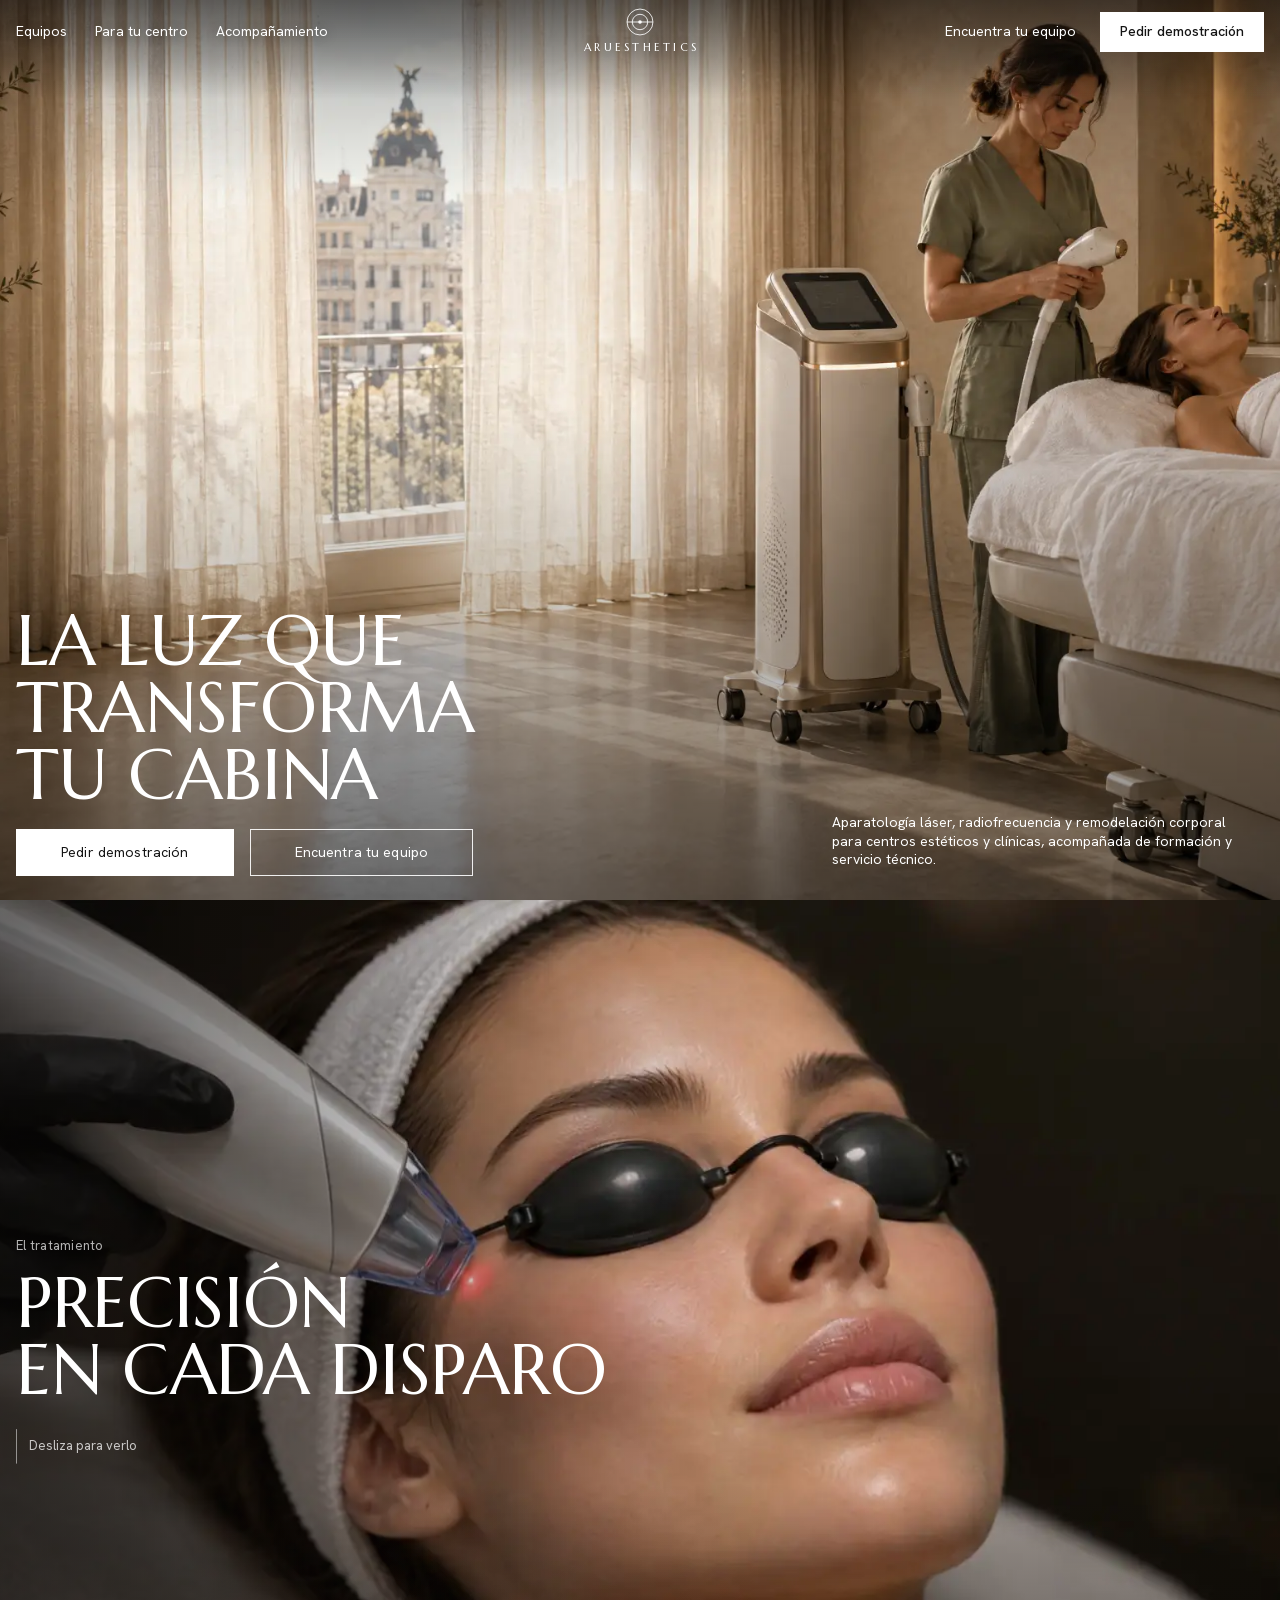
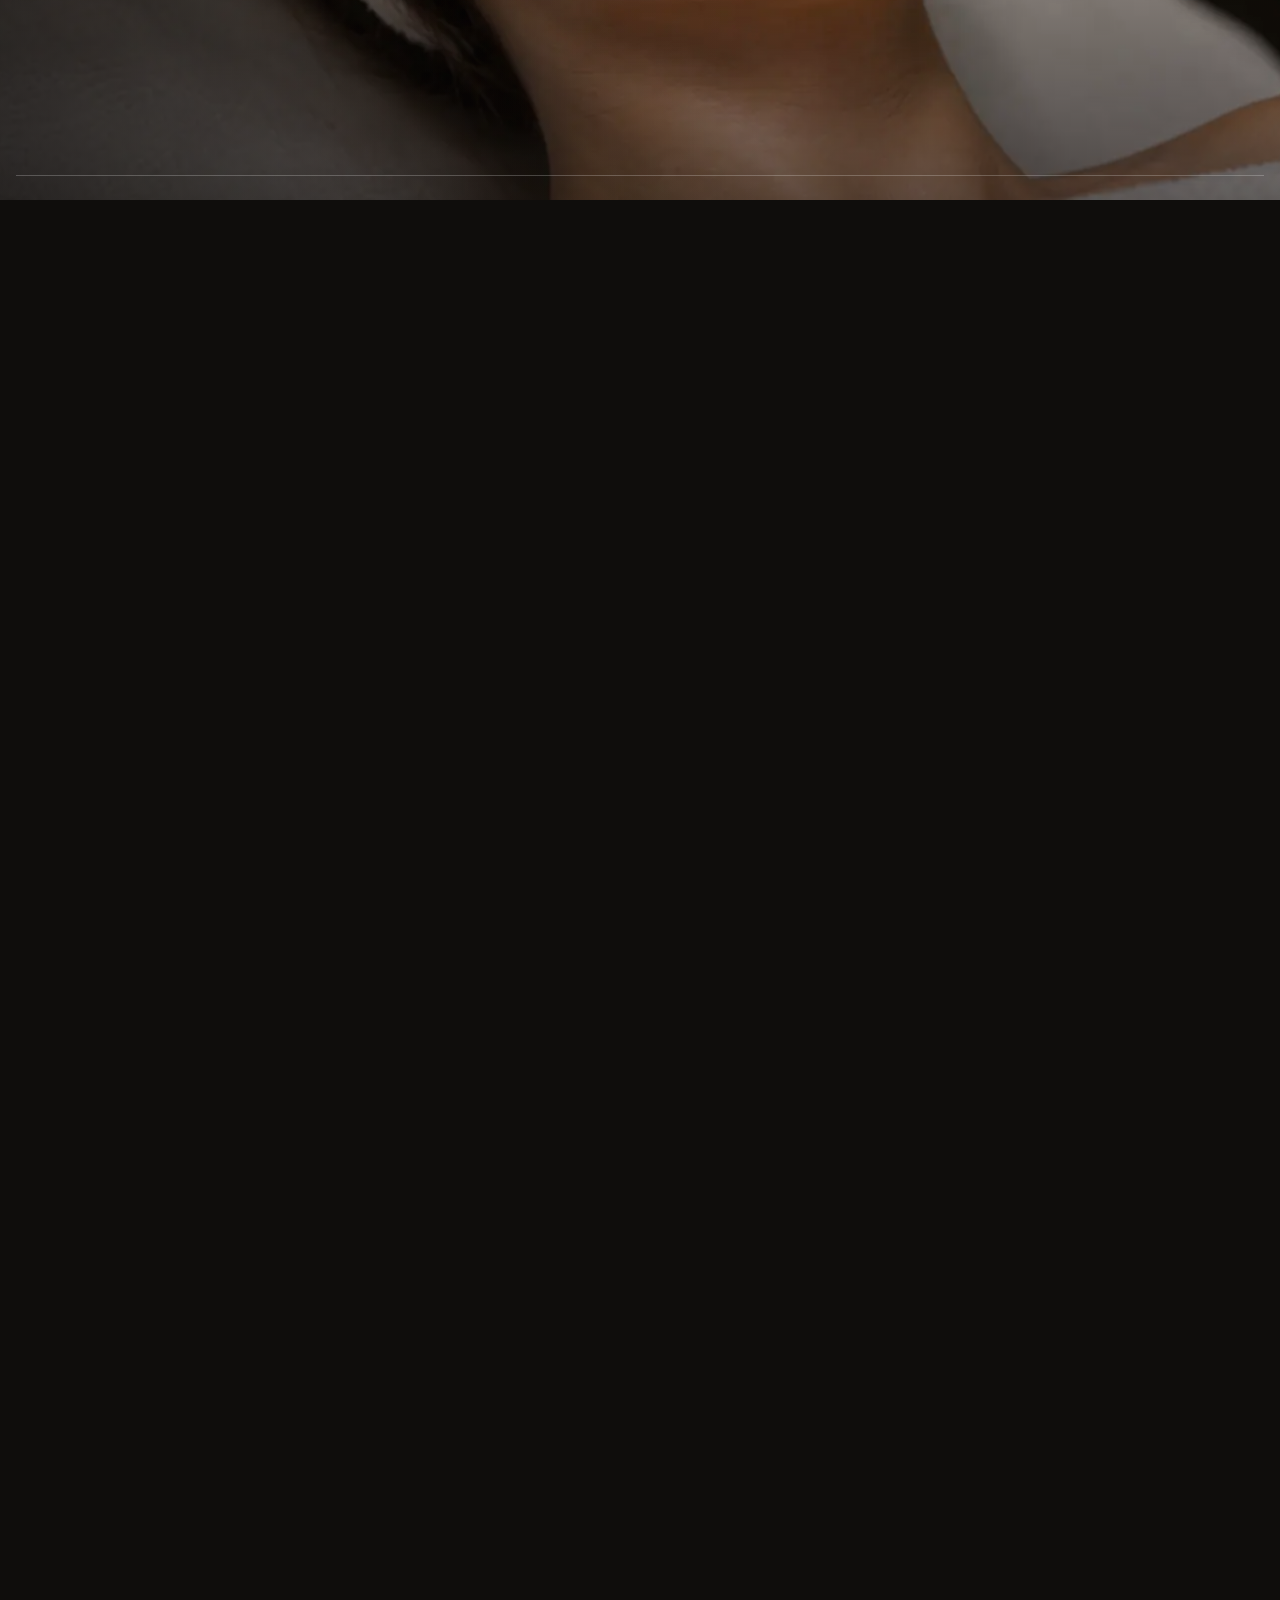
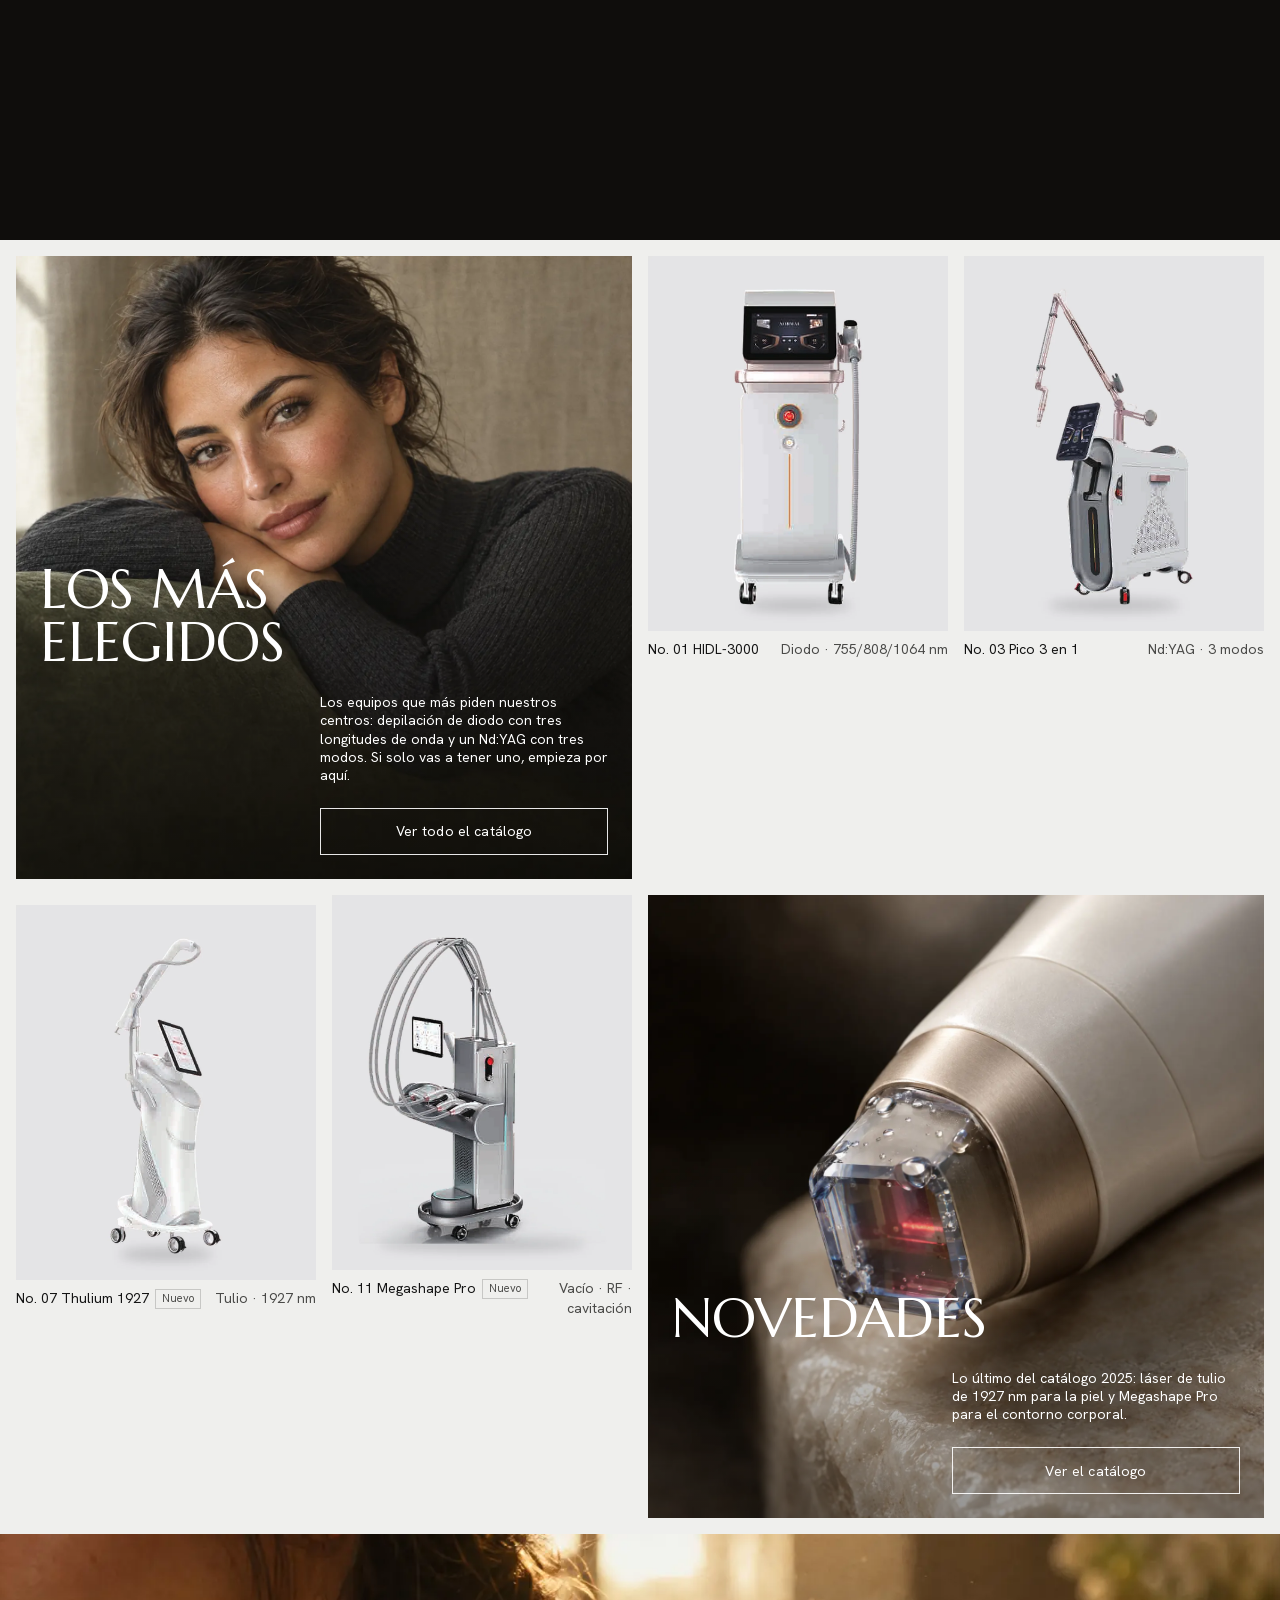
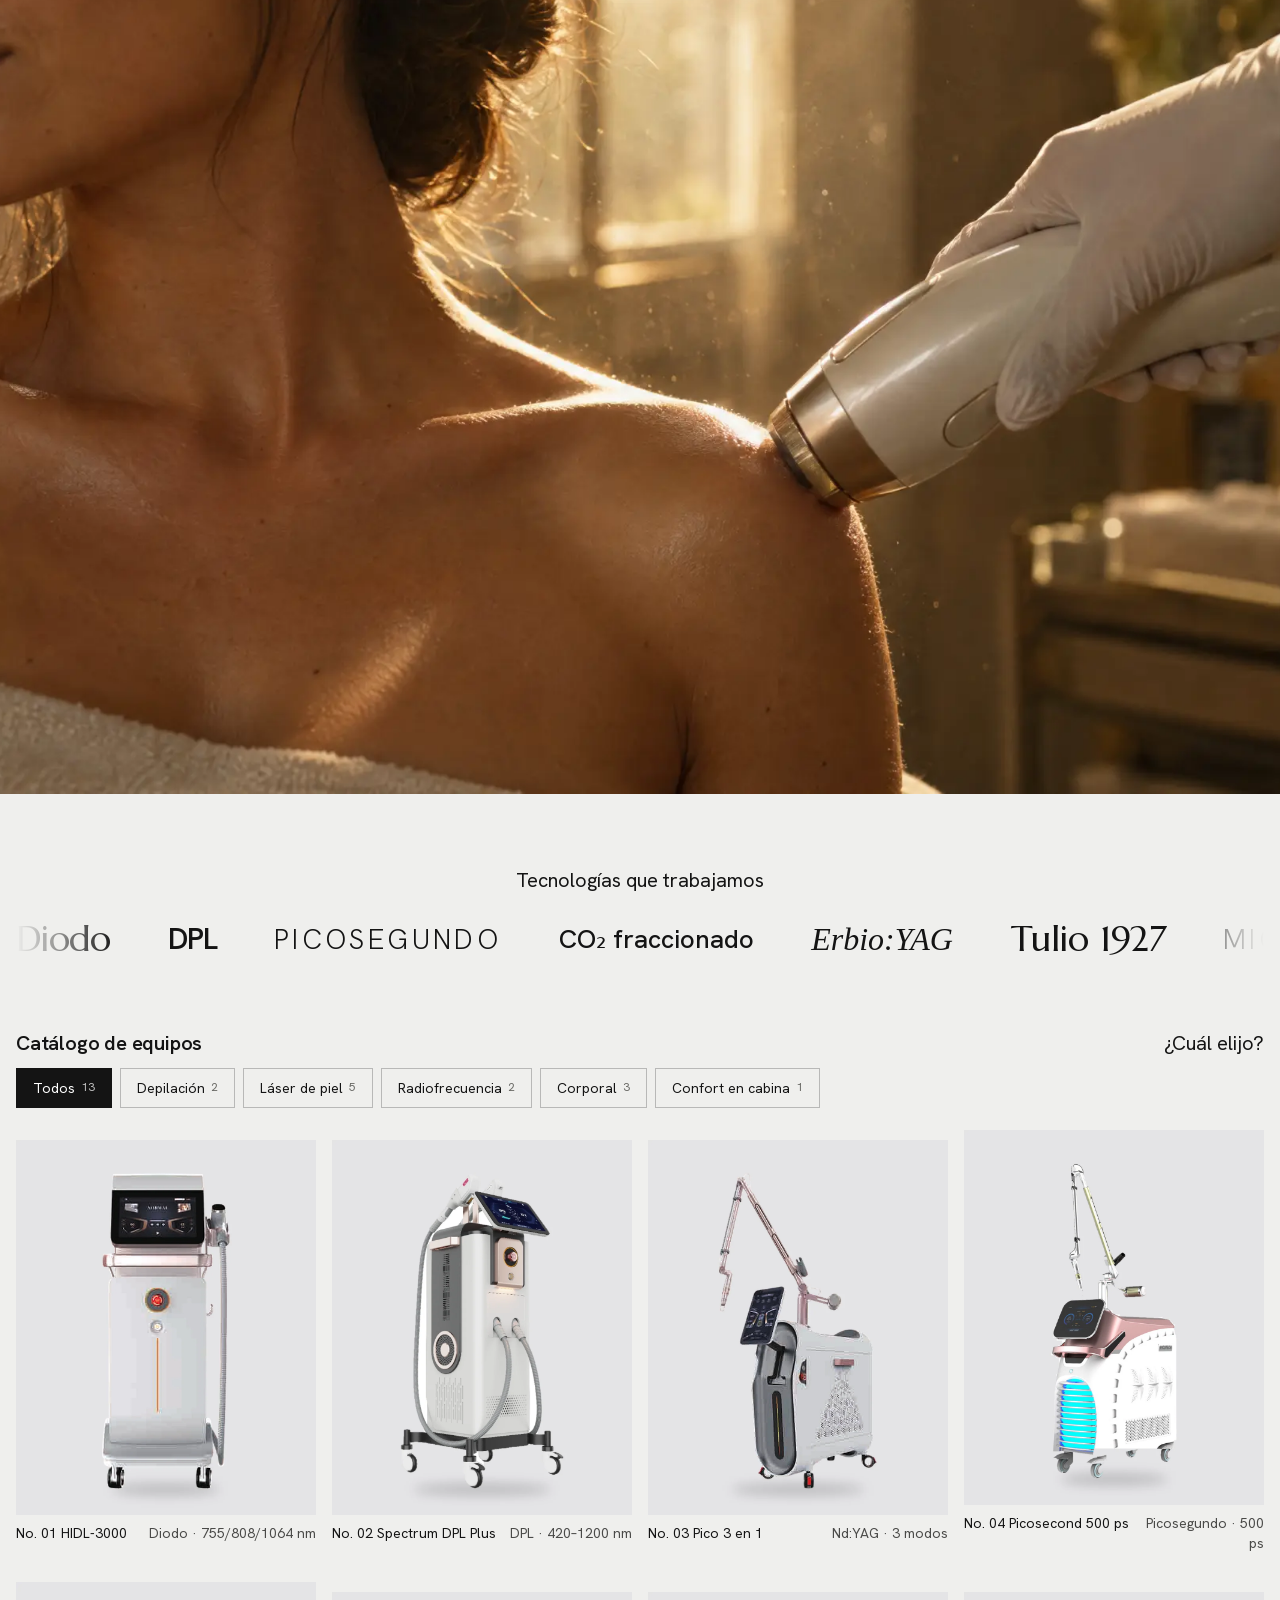
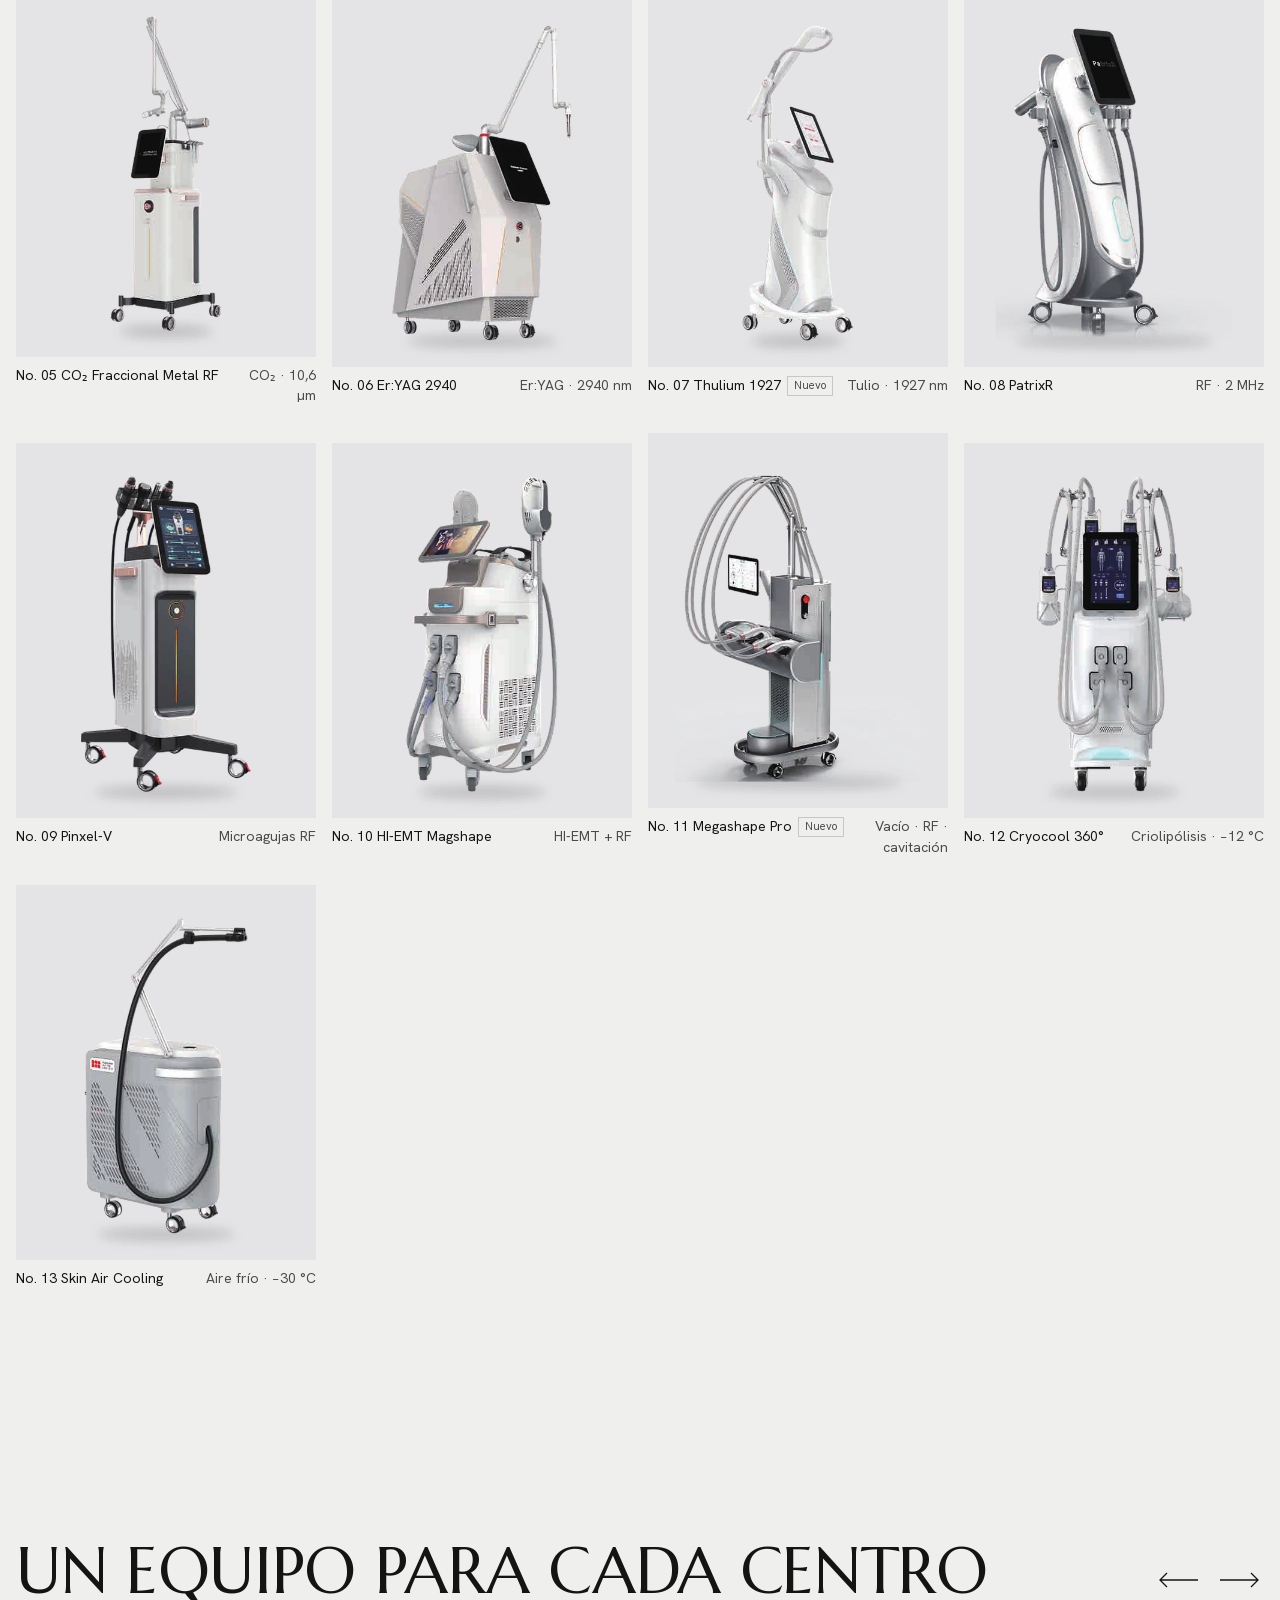
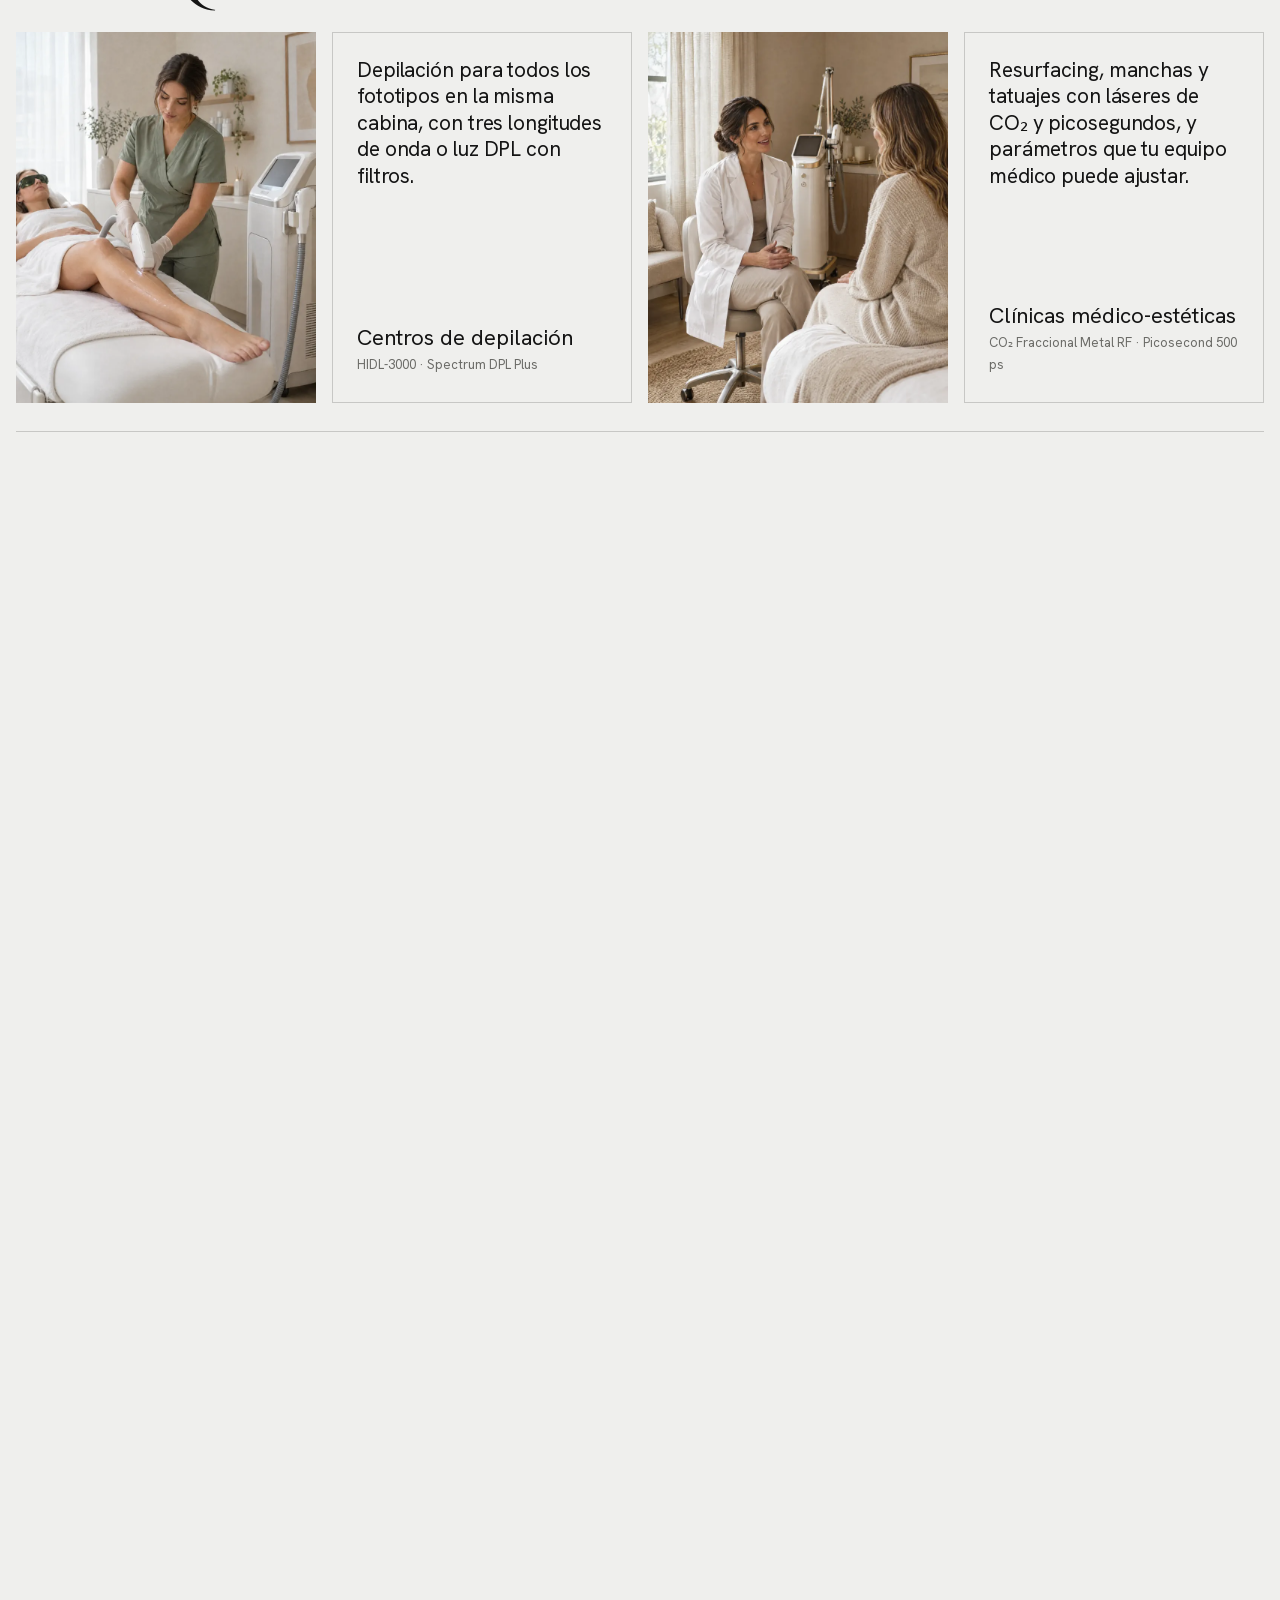
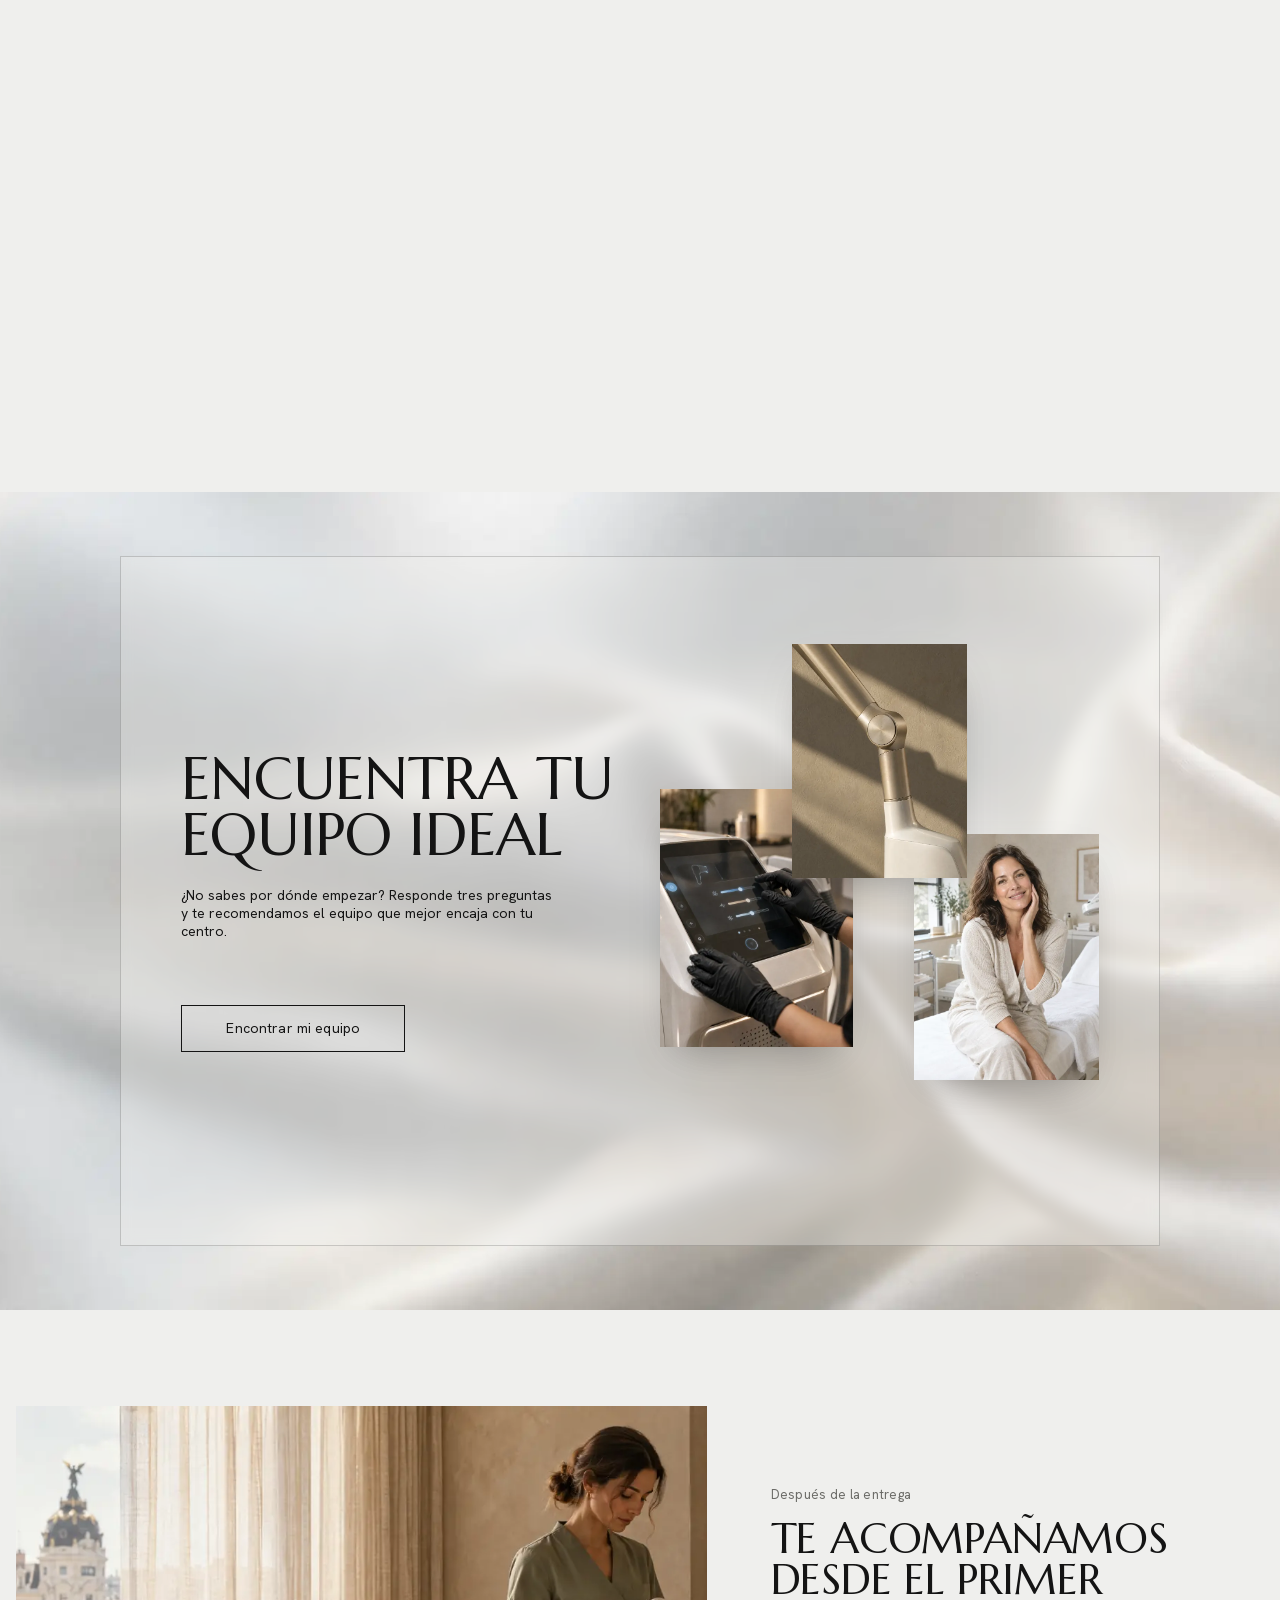
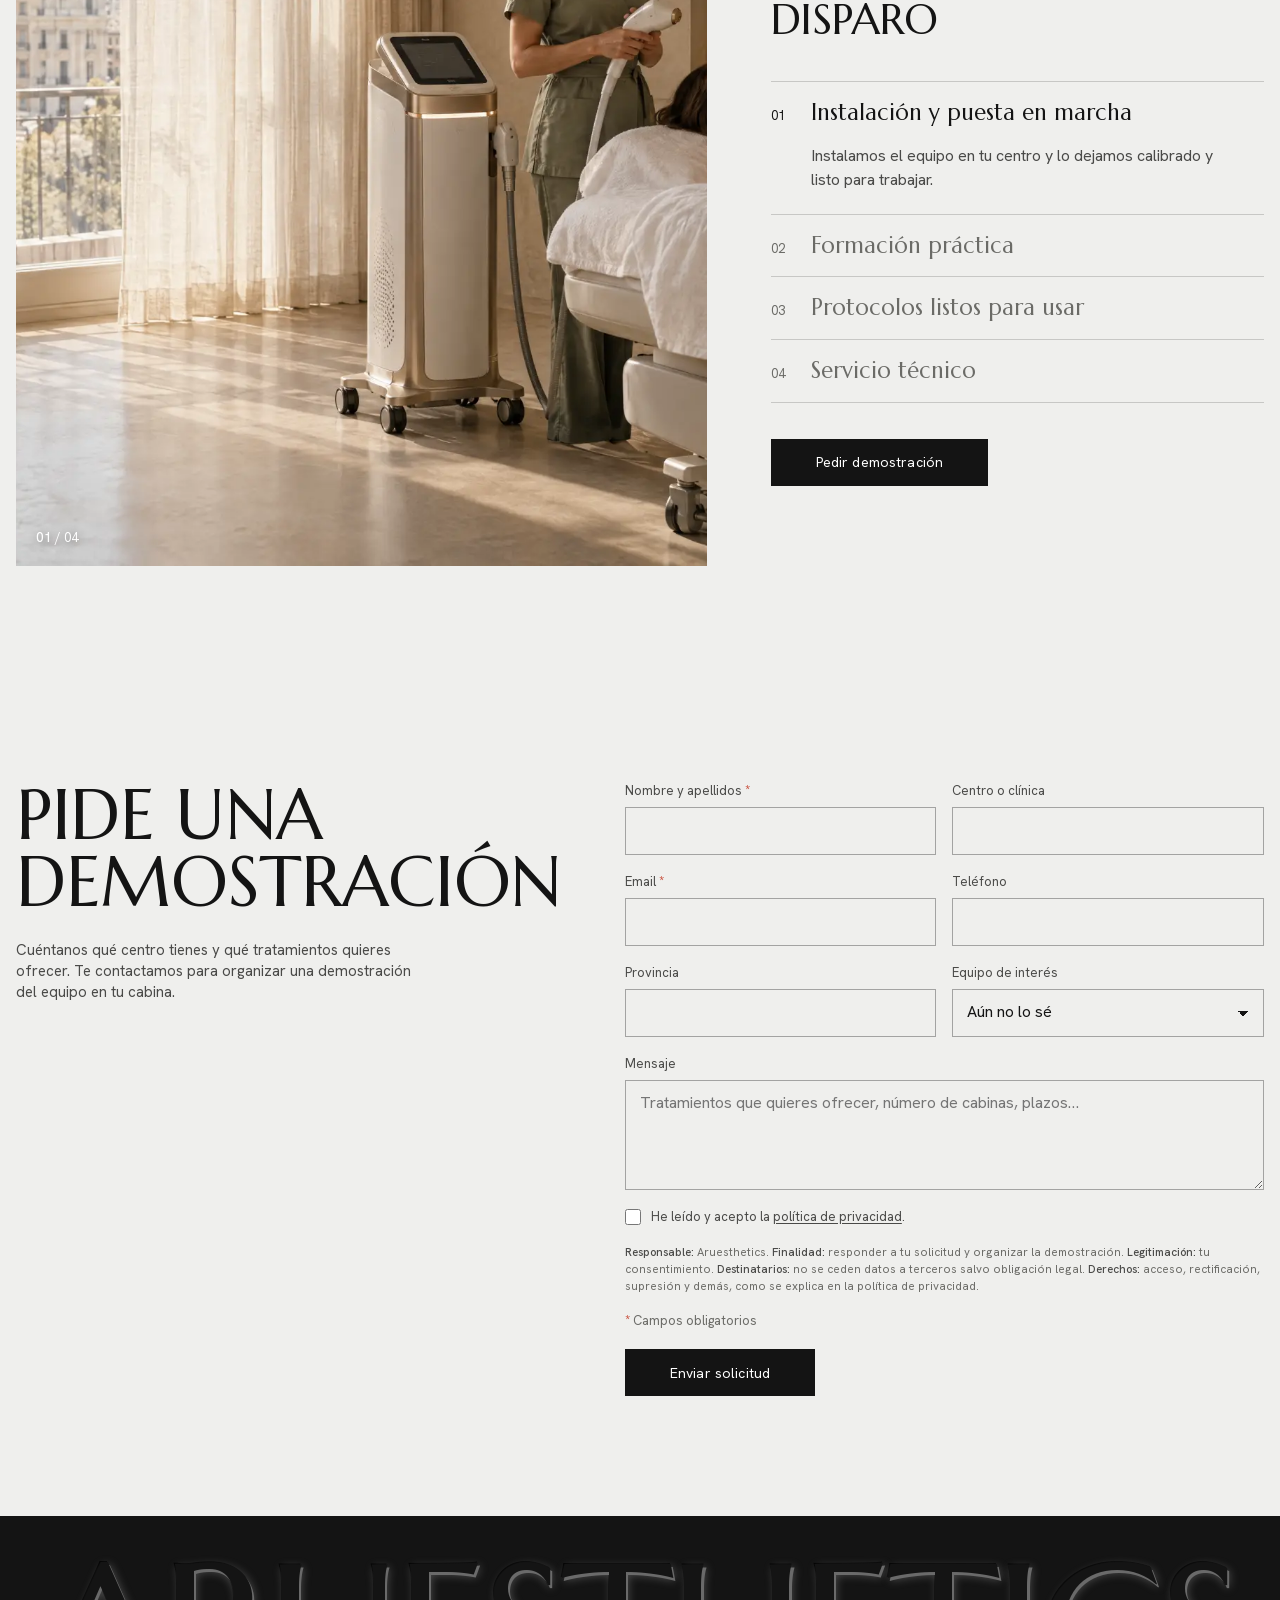
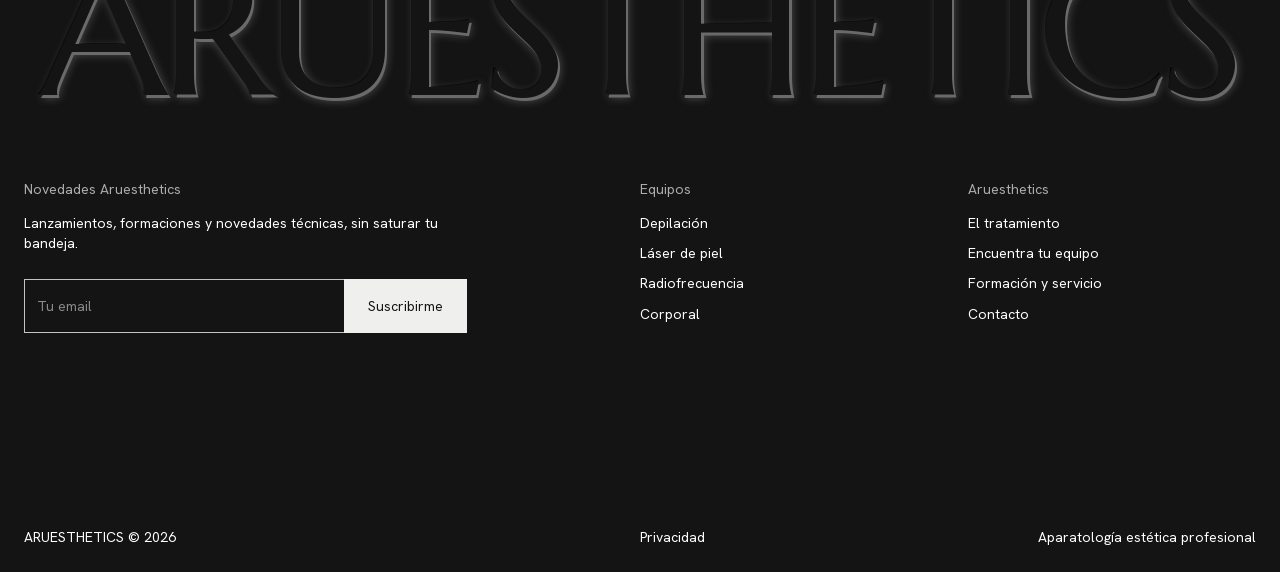
==== index.html @ 5a00d445 "fix: la web pasa a la raíz del repositorio para el despliegue automático de la Hostinger La Hostinge" ====
<!doctype html>
<html lang="es-ES">
<head>
  <meta charset="utf-8">
  <meta name="viewport" content="width=device-width, initial-scale=1, viewport-fit=cover">
  <title>Aruesthetics — Aparatología estética profesional para centros</title>
  <meta name="description" content="Aruesthetics distribuye aparatología estética profesional para centros estéticos y clínicas: depilación láser de diodo y DPL, láseres de picosegundo, CO₂, erbio y tulio, radiofrecuencia con microagujas, HI-EMT y criolipólisis">
  <link rel="canonical" href="https://aruesthetics.es/">
  <meta name="theme-color" content="#141414">
  <meta property="og:type" content="website">
  <meta property="og:locale" content="es_ES">
  <meta property="og:title" content="Aruesthetics — Aparatología estética profesional para centros">
  <meta property="og:description" content="Láser, radiofrecuencia y remodelación corporal para centros estéticos y clínicas, con formación y servicio técnico.">
  <meta property="og:url" content="https://aruesthetics.es/">
  <meta property="og:image" content="https://aruesthetics.es/img/og.jpg">
  <link rel="icon" href="img/favicon.svg" type="image/svg+xml">
  <link rel="preload" as="font" type="font/woff2" href="fonts/marcellus.woff2" crossorigin>
  <link rel="preload" as="font" type="font/woff2" href="fonts/hanken.woff2" crossorigin>
  <link rel="preload" as="image" href="img/hero.webp">
  <link rel="stylesheet" href="css/styles.css?v=9">
  <script type="application/ld+json">
  {"@context":"https://schema.org","@type":"Organization","name":"Aruesthetics","url":"https://aruesthetics.es/","description":"Aparatología estética profesional para centros estéticos y clínicas.","logo":"https://aruesthetics.es/img/favicon.svg"}
  </script>
</head>
<body>
  <a class="skip" href="#equipos">Saltar al contenido</a>

  <!-- ============ CABECERA ============ -->
  <header class="nav is-top" id="nav">
    <nav class="nav__left" aria-label="Principal">
      <a href="#equipos" data-sections="equipos,catalogo">Equipos</a>
      <a href="#centros" data-sections="centros,encuentra">Para tu centro</a>
      <a href="#formacion" data-sections="formacion">Acompañamiento</a>
    </nav>
    <a class="nav__logo" href="#top" aria-label="Aruesthetics, inicio">
      <svg viewBox="0 0 40 40" aria-hidden="true"><circle cx="20" cy="20" r="18.5" fill="none" stroke="currentColor" stroke-width="1.2"/><circle cx="20" cy="20" r="11" fill="none" stroke="currentColor" stroke-width="1.2"/><path d="M1.5 20h37" stroke="currentColor" stroke-width="1.2"/><circle cx="20" cy="20" r="2.6" fill="currentColor"/></svg>
      <span>ARUESTHETICS</span>
    </a>
    <div class="nav__right">
      <button type="button" class="linklike nav__quiz" data-open-quiz>Encuentra tu equipo</button>
      <a href="#contacto" class="nav__btn">Pedir demostración</a>
      <button class="nav__burger" type="button" aria-label="Abrir menú" aria-expanded="false" aria-controls="menu"><span></span><span></span></button>
    </div>
  </header>

  <div class="menu" id="menu" hidden>
    <a href="#equipos">Equipos</a>
    <a href="#tratamiento">El tratamiento</a>
    <a href="#centros">Para tu centro</a>
    <a href="#formacion">Acompañamiento</a>
    <button type="button" class="linklike" data-open-quiz>Encuentra tu equipo</button>
    <a href="#contacto" class="btn btn--ink menu__cta">Pedir demostración</a>
  </div>

  <main id="top">
    <!-- ============ HERO ============ -->
    <section class="hero" data-nav="dark">
      <video class="hero__media" autoplay muted loop playsinline preload="auto" poster="img/hero.webp" aria-hidden="true">
        <source src="video/hero-m.mp4" type="video/mp4" media="(max-width: 767px)">
        <source src="video/hero.mp4" type="video/mp4">
      </video>
      <div class="hero__shade"></div>
      <div class="hero__content">
        <h1 class="display reveal">La luz que<br>transforma<br>tu cabina</h1>
        <div class="hero__actions reveal">
          <a class="btn btn--white" href="#contacto">Pedir demostración</a>
          <button type="button" class="btn btn--light" data-open-quiz>Encuentra tu equipo</button>
        </div>
      </div>
      <p class="hero__aside reveal">Aparatología láser, radiofrecuencia y remodelación corporal para centros estéticos y clínicas, acompañada de formación y servicio técnico.</p>
    </section>

    <!-- ============ VÍDEO SCROLL: TRATAMIENTO FACIAL ============ -->
    <section class="scrolly" data-nav="dark" id="tratamiento" data-frames="151" aria-label="El tratamiento, fotograma a fotograma">
      <div class="scrolly__sticky">
        <canvas class="scrolly__canvas" aria-hidden="true"></canvas>
        <img class="scrolly__fallback" src="img/face.webp" alt="Tratamiento láser facial: la pieza de mano con punta de zafiro recorre la mejilla de una clienta con gafas de protección.">
        <div class="scrolly__shade"></div>
        <div class="scrolly__intro">
          <p class="eyebrow">El tratamiento</p>
          <h2 class="display">Precisión<br>en cada disparo</h2>
          <p class="scrolly__hint"><span></span>Desliza para verlo</p>
        </div>
        <ol class="scrolly__steps">
          <li data-from="0.18" data-to="0.45">
            <span class="step__n">01 · Contacto</span>
            <p>La punta de zafiro refrigerada se apoya sobre la piel y protege la epidermis antes de cada disparo.</p>
          </li>
          <li data-from="0.45" data-to="0.72">
            <span class="step__n">02 · Disparo</span>
            <p>Energía estable pulso a pulso. El haz guía marca el punto exacto donde actúa la luz.</p>
          </li>
          <li data-from="0.72" data-to="1.01">
            <span class="step__n">03 · Recorrido</span>
            <p>Pasadas suaves y continuas, con protocolos guardados por fototipo y zona para repetir el resultado en cada sesión.</p>
          </li>
        </ol>
        <div class="scrolly__progress" aria-hidden="true"><span></span></div>
      </div>
    </section>

    <!-- ============ DESTACADOS ============ -->
    <section class="features" id="equipos">
      <div class="feature-row">
        <article class="feature reveal">
          <img src="img/retrato.webp" alt="Retrato de una mujer con la piel luminosa apoyada sobre su brazo" loading="lazy" width="1400" height="1400">
          <div class="feature__body">
            <h2 class="display">Los más<br>elegidos</h2>
            <div class="feature__side">
              <p>Los equipos que más piden nuestros centros: depilación de diodo con tres longitudes de onda y un Nd:YAG con tres modos. Si solo vas a tener uno, empieza por aquí.</p>
              <a class="btn btn--light btn--block" href="#catalogo" data-filter="todos">Ver todo el catálogo</a>
            </div>
          </div>
        </article>
        <div class="feature-products" data-products="hidl,pico3"></div>
      </div>

      <div class="feature-row feature-row--flip">
        <div class="feature-products" data-products="tulio,megashape"></div>
        <article class="feature reveal">
          <img src="img/tip.webp" alt="Detalle de la punta de zafiro de una pieza de mano láser con gotas de gel refrigerante" loading="lazy" width="1400" height="1400">
          <div class="feature__body">
            <h2 class="display">Novedades</h2>
            <div class="feature__side">
              <p>Lo último del catálogo 2025: láser de tulio de 1927 nm para la piel y Megashape Pro para el contorno corporal.</p>
              <a class="btn btn--light btn--block" href="#catalogo" data-filter="todos">Ver el catálogo</a>
            </div>
          </div>
        </article>
      </div>
    </section>

    <!-- ============ FRANJA DE VÍDEO ============ -->
    <section class="band" data-nav="dark" aria-hidden="true">
      <video class="lazy-video" muted loop playsinline preload="none" poster="img/band.webp">
        <source data-src="video/band.mp4" type="video/mp4">
      </video>
    </section>

    <!-- ============ TECNOLOGÍAS ============ -->
    <section class="techs" aria-labelledby="techs-t">
      <h2 id="techs-t" class="techs__title">Tecnologías que trabajamos</h2>
      <div class="techs__track">
        <ul class="techs__list">
          <li class="t1">Diodo</li><li class="t3">DPL</li><li class="t4">Picosegundo</li><li class="t6">CO₂ fraccionado</li><li class="t2">Erbio:YAG</li><li class="t5">Tulio 1927</li><li class="t4">Microagujas RF</li><li class="t3">HI-EMT</li><li class="t2">Criolipólisis</li>
        </ul>
      </div>
    </section>

    <!-- ============ COLECCIONES ============ -->
    <section class="collection" id="catalogo" aria-labelledby="catalogo-t">
      <header class="collection__head">
        <h2 id="catalogo-t">Catálogo de equipos</h2>
        <button type="button" class="linklike" data-open-quiz>¿Cuál elijo?</button>
      </header>
      <div class="filters" role="group" aria-label="Filtrar por tipo de equipo"></div>
      <div class="grid4" id="catalogo-grid" aria-live="polite"></div>
    </section>

    <!-- ============ PARA CADA CENTRO ============ -->
    <section class="centers" id="centros">
      <div class="centers__sticky">
      <header class="centers__head">
        <h2 class="display display--ink">Un equipo para<br class="m-only"> cada centro</h2>
        <div class="arrows">
          <button type="button" class="arrow" data-dir="-1" aria-label="Anterior"><svg viewBox="0 0 40 16"><path d="M40 8H2M9 1 2 8l7 7" fill="none" stroke="currentColor" stroke-width="1.3"/></svg></button>
          <button type="button" class="arrow" data-dir="1" aria-label="Siguiente"><svg viewBox="0 0 40 16"><path d="M0 8h38M31 1l7 7-7 7" fill="none" stroke="currentColor" stroke-width="1.3"/></svg></button>
        </div>
      </header>
      <div class="carousel" aria-label="Tipos de centro">
        <figure class="ccard ccard--img"><img src="img/uc-depilacion.webp" alt="Esteticista tratando la pierna de una clienta con un láser de diodo" decoding="async" width="800" height="1000"></figure>
        <div class="ccard ccard--text">
          <p>Depilación para todos los fototipos en la misma cabina, con tres longitudes de onda o luz DPL con filtros.</p>
          <div><strong>Centros de depilación</strong><span>HIDL-3000 · Spectrum DPL Plus</span></div>
        </div>
        <figure class="ccard ccard--img"><img src="img/uc-clinica.webp" alt="Doctora conversando con una paciente en una consulta médico-estética" decoding="async" width="800" height="1000"></figure>
        <div class="ccard ccard--text">
          <p>Resurfacing, manchas y tatuajes con láseres de CO₂ y picosegundos, y parámetros que tu equipo médico puede ajustar.</p>
          <div><strong>Clínicas médico-estéticas</strong><span>CO₂ Fraccional Metal RF · Picosecond 500 ps</span></div>
        </div>
        <figure class="ccard ccard--img"><img src="img/uc-derma.webp" alt="Dermatóloga examinando la piel de un paciente con una lupa iluminada" decoding="async" width="800" height="1000"></figure>
        <div class="ccard ccard--text">
          <p>Lesiones pigmentadas, textura y poros tratados con precisión con láseres de erbio y tulio.</p>
          <div><strong>Dermatología</strong><span>Er:YAG 2940 · Thulium 1927</span></div>
        </div>
        <figure class="ccard ccard--img"><img src="img/uc-spa.webp" alt="Sala de spa con camilla y un equipo láser de sobremesa" decoding="async" width="800" height="1000"></figure>
        <div class="ccard ccard--text">
          <p>Remodelación corporal y radiofrecuencia para sumar servicios de cuerpo sin obras ni cabinas nuevas.</p>
          <div><strong>Spas y wellness</strong><span>Megashape Pro · Cryocool 360°</span></div>
        </div>
      </div>
      <div class="centers__progress" aria-hidden="true"><span></span></div>
      </div>
    </section>

    <!-- ============ QUIZ ============ -->
    <section class="match" id="encuentra">
      <img class="match__bg" src="img/quizbg.webp" alt="" loading="lazy" aria-hidden="true">
      <div class="match__box reveal">
        <div class="match__copy">
          <h2 class="display display--ink">Encuentra tu<br>equipo ideal</h2>
          <p>¿No sabes por dónde empezar? Responde tres preguntas y te recomendamos el equipo que mejor encaja con tu centro.</p>
          <button type="button" class="btn" data-open-quiz>Encontrar mi equipo</button>
        </div>
        <div class="match__collage" aria-hidden="true">
          <img class="c1" src="img/col1.webp" alt="" loading="lazy">
          <img class="c2" src="img/col3.webp" alt="" loading="lazy">
          <img class="c3" src="img/col2.webp" alt="" loading="lazy">
        </div>
      </div>
    </section>

    <!-- ============ ACOMPAÑAMIENTO ============ -->
    <section class="care" id="formacion" aria-labelledby="care-t">
      <div class="care__media reveal">
        <figure class="care__layer is-on"><img src="img/hero.webp" alt="Equipo de depilación instalado en una cabina, junto a la camilla" loading="lazy" style="object-position: 64% 50%"></figure>
        <figure class="care__layer"><video muted loop playsinline preload="none" poster="img/formacion.webp" aria-label="Una formadora explica los parámetros del equipo a dos esteticistas"><source data-src="video/formacion.mp4" type="video/mp4"></video></figure>
        <figure class="care__layer"><img src="img/col1.webp" alt="Manos con guantes ajustando un protocolo en la pantalla táctil del equipo" loading="lazy"></figure>
        <figure class="care__layer"><video muted loop playsinline preload="none" poster="img/historia.webp" aria-label="Un técnico calibra un equipo láser en el taller"><source data-src="video/historia.mp4" type="video/mp4"></video></figure>
        <p class="care__count" aria-hidden="true"><b>01</b> / 04</p>
      </div>
      <div class="care__copy">
        <p class="eyebrow">Después de la entrega</p>
        <h2 id="care-t" class="display display--ink">Te acompañamos desde el primer disparo</h2>
        <ol class="care__list">
          <li class="is-on">
            <button type="button" aria-expanded="true" aria-controls="care-d0"><span class="care__n">01</span><span class="care__t">Instalación y puesta en marcha</span></button>
            <div class="care__d" id="care-d0"><p>Instalamos el equipo en tu centro y lo dejamos calibrado y listo para trabajar.</p></div>
            <span class="care__bar" aria-hidden="true"></span>
          </li>
          <li>
            <button type="button" aria-expanded="false" aria-controls="care-d1"><span class="care__n">02</span><span class="care__t">Formación práctica</span></button>
            <div class="care__d" id="care-d1"><p>Formación en cabina para tu equipo, con casos reales y los parámetros de cada tratamiento.</p></div>
            <span class="care__bar" aria-hidden="true"></span>
          </li>
          <li>
            <button type="button" aria-expanded="false" aria-controls="care-d2"><span class="care__n">03</span><span class="care__t">Protocolos listos para usar</span></button>
            <div class="care__d" id="care-d2"><p>Protocolos por fototipo y zona cargados en el equipo, para trabajar con seguridad desde el primer día.</p></div>
            <span class="care__bar" aria-hidden="true"></span>
          </li>
          <li>
            <button type="button" aria-expanded="false" aria-controls="care-d3"><span class="care__n">04</span><span class="care__t">Servicio técnico</span></button>
            <div class="care__d" id="care-d3"><p>Revisiones, calibración y asistencia para que tu cabina no se pare. Una cabina parada es una agenda perdida.</p></div>
            <span class="care__bar" aria-hidden="true"></span>
          </li>
        </ol>
        <a class="btn btn--ink" href="#contacto">Pedir demostración</a>
      </div>
    </section>

    <!-- ============ CONTACTO ============ -->
    <section class="contact" id="contacto">
      <div class="contact__intro">
        <h2 class="display display--ink">Pide una<br>demostración</h2>
        <p>Cuéntanos qué centro tienes y qué tratamientos quieres ofrecer. Te contactamos para organizar una demostración del equipo en tu cabina.</p>
      </div>
      <form class="form" id="form-contacto" action="enviar.php" method="post" novalidate>
        <input type="hidden" name="tipo" value="demostracion">
        <div class="hp" aria-hidden="true"><label>No rellenar <input type="text" name="web" tabindex="-1" autocomplete="off"></label></div>
        <label class="field"><span>Nombre y apellidos <i aria-hidden="true">*</i></span><input name="nombre" required autocomplete="name" data-msg="Indica tu nombre."></label>
        <label class="field"><span>Centro o clínica</span><input name="centro" autocomplete="organization"></label>
        <label class="field"><span>Email <i aria-hidden="true">*</i></span><input name="email" type="email" required autocomplete="email" inputmode="email" data-msg="Introduce un email válido, por ejemplo nombre@centro.es."></label>
        <label class="field"><span>Teléfono</span><input name="telefono" type="tel" autocomplete="tel"></label>
        <label class="field"><span>Provincia</span><input name="provincia" autocomplete="address-level2"></label>
        <label class="field"><span>Equipo de interés</span>
          <select name="equipo" id="equipo-select">
            <option value="">Aún no lo sé</option>
          </select>
        </label>
        <label class="field field--wide"><span>Mensaje</span><textarea name="mensaje" rows="4" placeholder="Tratamientos que quieres ofrecer, número de cabinas, plazos…"></textarea></label>
        <label class="check field--wide"><input type="checkbox" name="privacidad" required data-msg="Acepta la política de privacidad para poder enviarla."> <span>He leído y acepto la <button type="button" class="linklike u" data-open-privacy>política de privacidad</button>.</span></label>
        <p class="legal field--wide"><strong>Responsable:</strong> Aruesthetics. <strong>Finalidad:</strong> responder a tu solicitud y organizar la demostración. <strong>Legitimación:</strong> tu consentimiento. <strong>Destinatarios:</strong> no se ceden datos a terceros salvo obligación legal. <strong>Derechos:</strong> acceso, rectificación, supresión y demás, como se explica en la política de privacidad.</p>
        <p class="form__req field--wide"><i aria-hidden="true">*</i> Campos obligatorios</p>
        <div class="form__foot field--wide">
          <button class="btn btn--ink" type="submit">Enviar solicitud</button>
          <p class="form__status" role="status" aria-live="polite"></p>
        </div>
      </form>
    </section>
  </main>

  <!-- ============ PIE ============ -->
  <footer class="footer" data-nav="dark">
    <div class="footer__word" aria-hidden="true">ARUESTHETICS</div>
    <div class="footer__grid">
      <div class="footer__news">
        <h2 class="footer__h">Novedades Aruesthetics</h2>
        <p>Lanzamientos, formaciones y novedades técnicas, sin saturar tu bandeja.</p>
        <form class="news" action="enviar.php" method="post" novalidate>
          <input type="hidden" name="tipo" value="newsletter">
          <div class="hp" aria-hidden="true"><input type="text" name="web" tabindex="-1" autocomplete="off"></div>
          <input type="hidden" name="privacidad" value="on">
          <label class="sr" for="news-email">Email</label>
          <input id="news-email" name="email" type="email" placeholder="Tu email" required autocomplete="email">
          <button type="submit">Suscribirme</button>
        </form>
        <p class="news__status" role="status" aria-live="polite"></p>
      </div>
      <div>
        <h2 class="footer__h">Equipos</h2>
        <ul>
          <li><a href="#catalogo" data-filter="depilacion">Depilación</a></li>
          <li><a href="#catalogo" data-filter="laser">Láser de piel</a></li>
          <li><a href="#catalogo" data-filter="rf">Radiofrecuencia</a></li>
          <li><a href="#catalogo" data-filter="corporal">Corporal</a></li>
        </ul>
      </div>
      <div>
        <h2 class="footer__h">Aruesthetics</h2>
        <ul>
          <li><a href="#tratamiento">El tratamiento</a></li>
          <li><button type="button" class="linklike" data-open-quiz>Encuentra tu equipo</button></li>
          <li><a href="#formacion">Formación y servicio</a></li>
          <li><a href="#contacto">Contacto</a></li>
        </ul>
      </div>
    </div>
    <div class="footer__bottom">
      <span>ARUESTHETICS © 2026</span>
      <button type="button" class="linklike" data-open-privacy>Privacidad</button>
      <span>Aparatología estética profesional</span>
    </div>
  </footer>

  <!-- ============ FICHA DE PRODUCTO ============ -->
  <dialog class="sheet" id="product-sheet" aria-labelledby="ps-name">
    <button class="sheet__close" type="button" data-close aria-label="Cerrar">&times;</button>
    <div class="sheet__inner">
      <div class="sheet__media">
        <img id="ps-img" alt="">
        <div class="sheet__thumbs" id="ps-thumbs" hidden></div>
      </div>
      <div class="sheet__info">
        <p class="eyebrow" id="ps-no"></p>
        <h2 class="display display--ink" id="ps-name"></h2>
        <p class="sheet__tech" id="ps-tech"></p>
        <p id="ps-desc"></p>
        <h3 class="sheet__h">Ventajas técnicas</h3>
        <ul class="sheet__specs" id="ps-specs"></ul>
        <h3 class="sheet__h">Ficha técnica</h3>
        <table class="sheet__table"><tbody id="ps-ficha-t"></tbody></table>
        <p class="sheet__apl" id="ps-apl"></p>
        <div class="sheet__actions">
          <button class="btn btn--ink" type="button" id="ps-demo">Pedir demostración</button>
          <button class="btn" type="button" id="ps-ficha">Solicitar ficha técnica</button>
        </div>
        <p class="sheet__note">Ficha técnica completa y configuración bajo solicitud.</p>
      </div>
    </div>
  </dialog>

  <!-- ============ QUIZ ============ -->
  <dialog class="quiz" id="quiz" aria-labelledby="quiz-t">
    <button class="sheet__close" type="button" data-close aria-label="Cerrar">&times;</button>
    <div class="quiz__inner">
      <p class="quiz__brand">Encuentra tu equipo</p>
      <div class="quiz__bar"><span></span></div>
      <div class="quiz__step is-on" data-step="0">
        <h2 id="quiz-t" class="display display--ink">¿Qué tratamientos quieres ofrecer?</h2>
        <div class="opts" data-key="trat">
          <button type="button" data-v="depilacion">Depilación</button>
          <button type="button" data-v="pigmento">Manchas y tatuajes</button>
          <button type="button" data-v="rejuv">Rejuvenecimiento y textura</button>
          <button type="button" data-v="corporal">Remodelación corporal</button>
        </div>
      </div>
      <div class="quiz__step" data-step="1">
        <h2 class="display display--ink">¿Qué tipo de centro tienes?</h2>
        <div class="opts" data-key="centro">
          <button type="button" data-v="estetica">Centro de estética</button>
          <button type="button" data-v="clinica">Clínica médico-estética</button>
          <button type="button" data-v="spa">Spa o wellness</button>
          <button type="button" data-v="derma">Consulta de dermatología</button>
        </div>
      </div>
      <div class="quiz__step" data-step="2">
        <h2 class="display display--ink">¿Cómo vas a trabajar con él?</h2>
        <div class="opts" data-key="uso">
          <button type="button" data-v="volumen">Una cabina con mucha agenda</button>
          <button type="button" data-v="varias">Varias cabinas a la vez</button>
          <button type="button" data-v="movil">Moviéndolo entre cabinas o centros</button>
        </div>
      </div>
      <div class="quiz__step" data-step="3">
        <h2 class="display display--ink">Buscando tu equipo…</h2>
      </div>
      <div class="quiz__step quiz__result" data-step="4">
        <p class="eyebrow">Tu equipo</p>
        <div class="result">
          <img id="qr-img" alt="">
          <div>
            <h2 class="display display--ink" id="qr-name"></h2>
            <p class="sheet__tech" id="qr-tech"></p>
            <p id="qr-why"></p>
            <p class="result__alt" id="qr-alt"></p>
            <div class="sheet__actions">
              <button class="btn btn--ink" type="button" id="qr-demo">Pedir demostración</button>
              <button class="btn" type="button" id="qr-more">Ver ficha</button>
            </div>
          </div>
        </div>
      </div>
      <div class="quiz__nav">
        <button type="button" class="linklike" id="quiz-back" hidden>&larr; Atrás</button>
        <button type="button" class="linklike" id="quiz-restart" hidden>Volver a empezar</button>
      </div>
    </div>
  </dialog>

  <!-- ============ PRIVACIDAD ============ -->
  <dialog class="privacy" id="privacy" aria-labelledby="pv-t">
    <button class="sheet__close" type="button" data-close aria-label="Cerrar">&times;</button>
    <div class="privacy__inner">
      <h2 id="pv-t" class="display display--ink">Privacidad</h2>
      <p>Los datos que nos envías a través de los formularios de esta web se tratan con el único fin de responder a tu solicitud, organizar demostraciones y, si te suscribes, enviarte novedades de Aruesthetics.</p>
      <p>La base legal es tu consentimiento, que puedes retirar en cualquier momento. Conservamos los datos mientras sean necesarios para atender tu solicitud o hasta que pidas su supresión. No los cedemos a terceros salvo obligación legal.</p>
      <p>Puedes ejercer tus derechos de acceso, rectificación, supresión, oposición, limitación y portabilidad escribiéndonos a través del formulario de contacto, y presentar una reclamación ante la Agencia Española de Protección de Datos (aepd.es).</p>
      <p>Esta web no utiliza cookies de análisis ni de publicidad.</p>
    </div>
  </dialog>

  <script src="js/equipos.js?v=3" defer></script>
  <script src="js/main.js?v=7" defer></script>
</body>
</html>
---- css/styles.css ----
/* ==========================================================
   Aruesthetics — hoja de estilos
   Paleta y tipografía inspiradas en un catálogo editorial:
   gris claro, tinta casi negra, serif en mayúsculas.
   ========================================================== */

@font-face { font-family: "Marcellus"; font-style: normal; font-weight: 400; font-display: swap; src: url("../fonts/marcellus.woff2") format("woff2"); }
@font-face { font-family: "Hanken Grotesk"; font-style: normal; font-weight: 300 600; font-display: swap; src: url("../fonts/hanken.woff2") format("woff2"); }

:root {
  --bg: #efefed;
  --card: #e4e4e6;
  --ink: #141414;
  --ink-2: #4a4a48;
  --muted: #6b6b67;
  --error: #c2341f;
  --nav-h: 64px;
  --line: rgba(20, 20, 20, .18);
  --dark: #141414;
  --laser: #e5432d;
  --gutter: 16px;
  --serif: "Marcellus", Georgia, "Times New Roman", serif;
  --sans: "Hanken Grotesk", "Helvetica Neue", Arial, sans-serif;
  --ease: cubic-bezier(.2, .7, .1, 1);
}

*, *::before, *::after { box-sizing: border-box; }
html { -webkit-text-size-adjust: 100%; scroll-behavior: smooth; }
body {
  margin: 0;
  background: var(--bg);
  color: var(--ink);
  font: 400 15px/1.45 var(--sans);
  -webkit-font-smoothing: antialiased;
  overflow-x: hidden;
}
img, video, canvas { display: block; max-width: 100%; }
a { color: inherit; text-decoration: none; }
button { font: inherit; color: inherit; background: none; border: 0; padding: 0; cursor: pointer; }
h1, h2, h3, p, ul, ol, figure { margin: 0; }
ul, ol { list-style: none; padding: 0; }
:focus-visible { outline: 2px solid var(--laser); outline-offset: 3px; }

.sr, .hp { position: absolute !important; width: 1px; height: 1px; overflow: hidden; clip: rect(0 0 0 0); white-space: nowrap; }
.skip { position: absolute; left: -999px; top: 8px; z-index: 100; background: var(--ink); color: #fff; padding: 8px 14px; }
.skip:focus { left: 8px; }
.m-only { display: none; }

/* ---------- Tipografía ---------- */
.display {
  font-family: var(--serif);
  font-weight: 400;
  text-transform: uppercase;
  font-size: clamp(44px, 5.45vw, 82px);
  line-height: .96;
  letter-spacing: -.005em;
  color: #fff;
}
.display--ink { color: var(--ink); }
.eyebrow { font-size: 13px; letter-spacing: .02em; color: var(--muted); margin-bottom: 14px; }
.linklike { text-decoration: none; }
.linklike.u { text-decoration: underline; text-underline-offset: 2px; }

/* ---------- Botones ---------- */
.btn {
  display: inline-flex; align-items: center; justify-content: center;
  min-height: 47px; padding: 0 44px;
  border: 1px solid var(--ink); color: var(--ink);
  font-size: 14px; letter-spacing: .01em;
  transition: background .35s var(--ease), color .35s var(--ease), border-color .35s var(--ease);
}
.btn:hover { background: var(--ink); color: #fff; }
.btn[aria-busy="true"] { opacity: .6; pointer-events: none; }
.btn--light { border-color: rgba(255,255,255,.9); color: #fff; }
.btn--light:hover { background: #fff; color: var(--ink); }
.btn--white { background: #fff; color: var(--ink); border-color: #fff; }
.btn--white:hover { background: #e6e6e3; color: var(--ink); }
.btn--ink { background: var(--ink); color: #fff; }
.btn--ink:hover { background: #2c2c2a; }
.btn--block { width: 100%; }

/* ---------- Cabecera ----------
   Transparente solo sobre el hero; al bajar toma fondo esmerilado,
   claro u oscuro según la sección que tenga debajo. Se oculta al
   bajar y vuelve al subir para no tapar el contenido. */
.nav {
  position: fixed; inset: 0 0 auto 0; z-index: 50;
  display: grid; grid-template-columns: 1fr auto 1fr; align-items: center;
  height: var(--nav-h); padding: 0 var(--gutter);
  color: #fff; font-size: 14px;
  border-bottom: 1px solid transparent;
  transition: background-color .35s var(--ease), color .35s var(--ease), border-color .35s var(--ease), transform .45s var(--ease);
}
.nav.is-light {
  color: var(--ink); background: rgba(239, 239, 237, .9); border-bottom-color: rgba(20, 20, 20, .08);
  -webkit-backdrop-filter: saturate(1.4) blur(16px); backdrop-filter: saturate(1.4) blur(16px);
}
.nav.is-dark {
  color: #fff; background: rgba(16, 14, 13, .74); border-bottom-color: rgba(255, 255, 255, .08);
  -webkit-backdrop-filter: saturate(1.2) blur(16px); backdrop-filter: saturate(1.2) blur(16px);
}
.nav.is-top::before {
  content: ""; position: absolute; inset: 0 0 -36px 0; z-index: -1; pointer-events: none;
  background: linear-gradient(180deg, rgba(10, 8, 7, .5) 0%, rgba(10, 8, 7, .22) 60%, rgba(10, 8, 7, 0) 100%);
}
.nav.is-top { text-shadow: 0 1px 12px rgba(0, 0, 0, .35); }
.nav.is-top .nav__btn { text-shadow: none; }
.nav.is-hidden { transform: translateY(-101%); }
.nav:focus-within { transform: none; }
.nav__left { display: flex; gap: 28px; }
.nav__right { display: flex; gap: 24px; justify-content: flex-end; align-items: center; }
.nav__left a, .nav__quiz { position: relative; display: inline-flex; align-items: center; min-height: 44px; }
.nav__left a::after, .nav__quiz::after {
  content: ""; position: absolute; left: 0; right: 0; bottom: 10px; height: 1px; background: currentColor;
  transform: scaleX(0); transform-origin: left; transition: transform .3s var(--ease);
}
.nav__left a:hover::after, .nav__quiz:hover::after, .nav__left a[aria-current="true"]::after { transform: scaleX(1); }
.nav__btn {
  display: inline-flex; align-items: center; height: 40px; padding: 0 20px;
  background: #fff; color: var(--ink); font-weight: 500;
  transition: background-color .3s var(--ease), color .3s var(--ease);
}
.nav__btn:hover { background: #e6e6e3; }
.nav.is-light .nav__btn { background: var(--ink); color: #fff; }
.nav.is-light .nav__btn:hover { background: #2c2c2a; }
.nav__logo { display: flex; flex-direction: column; align-items: center; gap: 4px; }
.nav__logo svg { width: 28px; height: 28px; }
.nav__logo span { font-family: var(--serif); font-size: 11px; letter-spacing: .32em; margin-right: -.32em; }
.nav__burger { display: none; width: 44px; height: 44px; position: relative; margin-right: -8px; }
.nav__burger span { position: absolute; left: 8px; right: 8px; height: 1.5px; background: currentColor; transition: transform .3s var(--ease), top .3s var(--ease); }
.nav__burger span:first-child { top: 17px; }
.nav__burger span:last-child { top: 26px; }
.nav__burger[aria-expanded="true"] span:first-child { top: 21px; transform: rotate(45deg); }
.nav__burger[aria-expanded="true"] span:last-child { top: 21px; transform: rotate(-45deg); }
[id] { scroll-margin-top: calc(var(--nav-h) + 8px); }

.menu {
  position: fixed; inset: 0; z-index: 45; background: var(--bg);
  display: flex; flex-direction: column; justify-content: center; gap: 18px;
  padding: calc(var(--nav-h) + 24px) var(--gutter) 40px;
  font-family: var(--serif); text-transform: uppercase; font-size: 34px; line-height: 1;
}
.menu[hidden] { display: none; }
.menu .linklike { text-align: left; text-transform: uppercase; }
.menu .menu__cta { margin-top: 20px; font-family: var(--sans); text-transform: none; font-size: 16px; min-height: 52px; }

/* ---------- Hero ---------- */
.hero { position: relative; height: 100vh; height: 100svh; min-height: 560px; overflow: hidden; background: #2b2722; color: #fff; }
.hero__media { position: absolute; inset: 0; width: 100%; height: 100%; object-fit: cover; }
.hero__shade { position: absolute; inset: 0; background: linear-gradient(180deg, rgba(0,0,0,.28) 0%, rgba(0,0,0,0) 22%, rgba(0,0,0,0) 45%, rgba(0,0,0,.5) 100%); }
.hero__content { position: absolute; left: var(--gutter); bottom: 24px; }
.hero__content .display { margin-bottom: 20px; }
.hero__actions { display: flex; gap: 16px; flex-wrap: wrap; }
.hero__aside { position: absolute; right: 48px; bottom: 32px; max-width: 400px; font-size: 14px; line-height: 1.3; }

/* ---------- Vídeo scroll ---------- */
.scrolly { position: relative; height: 460vh; background: #0f0d0c; color: #fff; }
.scrolly__sticky { position: sticky; top: 0; height: 100vh; height: 100svh; overflow: hidden; }
.scrolly__canvas, .scrolly__fallback { position: absolute; inset: 0; width: 100%; height: 100%; object-fit: cover; }
.scrolly__fallback { z-index: 0; }
.scrolly__canvas { z-index: 1; }
.scrolly.is-ready .scrolly__fallback { visibility: hidden; }
.scrolly__shade { position: absolute; inset: 0; z-index: 2; pointer-events: none;
  background:
    linear-gradient(90deg, rgba(10,8,7,.62) 0%, rgba(10,8,7,.18) 38%, rgba(10,8,7,0) 60%),
    linear-gradient(0deg, rgba(10,8,7,.55) 0%, rgba(10,8,7,0) 35%); }
.scrolly__intro { position: absolute; z-index: 3; left: var(--gutter); top: 50%; transform: translateY(-50%); transition: opacity .6s var(--ease), transform .8s var(--ease); }
.scrolly__intro .eyebrow { color: rgba(255,255,255,.7); }
.scrolly__intro.is-out { opacity: 0; transform: translateY(calc(-50% - 30px)); }
.scrolly__hint { display: flex; align-items: center; gap: 12px; margin-top: 26px; font-size: 13px; color: rgba(255,255,255,.75); }
.scrolly__hint span { width: 1px; height: 34px; background: rgba(255,255,255,.5); position: relative; overflow: hidden; }
.scrolly__hint span::after { content: ""; position: absolute; left: 0; top: -40%; width: 1px; height: 40%; background: #fff; animation: drip 1.8s var(--ease) infinite; }
@keyframes drip { to { top: 100%; } }
.scrolly__steps { position: absolute; z-index: 3; left: var(--gutter); bottom: 64px; width: min(420px, calc(100% - 32px)); }
.scrolly__steps li { position: absolute; left: 0; bottom: 0; width: 100%; opacity: 0; transform: translateY(24px); transition: opacity .55s var(--ease), transform .7s var(--ease); }
.scrolly__steps li.is-on { opacity: 1; transform: none; }
.step__n { display: inline-flex; align-items: center; gap: 10px; font-size: 13px; letter-spacing: .04em; text-transform: uppercase; margin-bottom: 12px; }
.step__n::before { content: ""; width: 7px; height: 7px; border-radius: 50%; background: var(--laser); box-shadow: 0 0 12px 2px rgba(229,67,45,.7); }
.scrolly__steps p { font-family: var(--serif); font-size: clamp(22px, 2.1vw, 30px); line-height: 1.18; }
.scrolly__progress { position: absolute; z-index: 3; left: var(--gutter); right: var(--gutter); bottom: 24px; height: 1px; background: rgba(255,255,255,.22); }
.scrolly__progress span { position: absolute; inset: 0; transform-origin: left; transform: scaleX(0); background: var(--laser); box-shadow: 0 0 10px rgba(229,67,45,.8); }

/* ---------- Destacados ---------- */
.features { padding: var(--gutter); display: grid; gap: var(--gutter); }
.feature-row { display: grid; grid-template-columns: repeat(4, 1fr); gap: var(--gutter); align-items: start; }
.feature { grid-column: span 2; position: relative; aspect-ratio: 696 / 704; overflow: hidden; color: #fff; background: #2a2622; }
.feature img { width: 100%; height: 100%; object-fit: cover; transition: transform 1.6s var(--ease); }
.feature:hover img { transform: scale(1.03); }
.feature::after { content: ""; position: absolute; inset: 0; background: linear-gradient(180deg, rgba(0,0,0,0) 40%, rgba(0,0,0,.42) 100%); pointer-events: none; }
.feature__body { position: absolute; inset: auto 24px 24px 24px; z-index: 1; display: grid; grid-template-columns: 1fr minmax(0, 288px); gap: 24px; align-items: end; }
.feature__body .display { align-self: start; grid-column: 1 / -1; font-size: clamp(40px, 4.3vw, 64px); }
.feature__side { grid-column: 2; display: grid; gap: 24px; font-size: 14px; line-height: 1.3; }
.feature-products { grid-column: span 2; display: grid; grid-template-columns: 1fr 1fr; gap: var(--gutter); }
.feature-row--flip .feature-products { grid-row: 1; }

/* ---------- Tarjeta de producto ---------- */
.pcard { display: block; text-align: left; width: 100%; }
.pcard__img { display: block; aspect-ratio: 4 / 5; background: var(--card); overflow: hidden; }
.pcard__img img { width: 100%; height: 100%; object-fit: cover; transition: transform 1.2s var(--ease); }
.pcard:hover .pcard__img img { transform: scale(1.04); }
.pcard__meta { display: flex; justify-content: space-between; gap: 12px; padding-top: 8px; font-size: 14px; }
.pcard__meta span:first-child { flex: none; }
.pcard__meta span:last-child { color: var(--ink-2); text-align: right; }
.pcard__tag { font-style: normal; display: inline-block; margin-left: 6px; padding: 1px 6px; border: 1px solid var(--line); font-size: 11px; color: var(--ink-2); vertical-align: 1px; }

/* ---------- Franja ---------- */
.band { height: min(100vh, 860px); overflow: hidden; background: #2b2722; }
.band video { width: 100%; height: 100%; object-fit: cover; }

/* ---------- Tecnologías ---------- */
.techs { padding: 72px var(--gutter) 40px; text-align: center; }
.techs__title { font-size: 20px; font-weight: 400; margin-bottom: 26px; }
.techs__track { overflow: hidden; }
.techs__track { -webkit-mask: linear-gradient(90deg, transparent, #000 8%, #000 92%, transparent); mask: linear-gradient(90deg, transparent, #000 8%, #000 92%, transparent); }
.techs__list { display: flex; align-items: center; width: max-content; flex-wrap: nowrap; animation: marquee 42s linear infinite; }
.techs__list li { margin-right: clamp(36px, 4.5vw, 72px); }
.techs__list li { white-space: nowrap; line-height: 1; color: var(--ink); }
.t1 { font-family: var(--serif); font-size: 36px; letter-spacing: -.02em; }
.t2 { font-family: Georgia, serif; font-style: italic; font-size: 32px; }
.t3 { font-family: var(--sans); font-weight: 600; font-size: 30px; letter-spacing: -.04em; }
.t4 { font-family: var(--sans); font-weight: 300; font-size: 28px; letter-spacing: .12em; text-transform: uppercase; }
.t5 { font-family: var(--serif); font-size: 36px; }
.t6 { font-family: var(--sans); font-weight: 500; font-size: 26px; }

/* ---------- Colecciones ---------- */
.collection { padding: 32px var(--gutter) 24px; }
.collection__head { display: flex; justify-content: space-between; align-items: baseline; margin-bottom: 10px; }
.collection__head h2 { font-size: 20px; font-weight: 600; letter-spacing: -.01em; }
.collection__head .linklike { font-size: 20px; }
.collection__head .linklike:hover { text-decoration: underline; text-underline-offset: 3px; }
.grid4 { display: grid; grid-template-columns: repeat(4, 1fr); gap: 28px var(--gutter); }
.pcard[hidden] { display: none; }
.filters { display: flex; flex-wrap: wrap; gap: 8px; margin: 6px 0 22px; }
.chip { display: inline-flex; align-items: center; gap: 6px; min-height: 40px; padding: 0 16px; border: 1px solid rgba(20,20,20,.25); font-size: 14px; transition: background-color .2s var(--ease), color .2s var(--ease), border-color .2s var(--ease); }
.chip span { color: var(--muted); font-size: 12px; }
.chip:hover { border-color: var(--ink); }
.chip.is-on { background: var(--ink); border-color: var(--ink); color: #fff; }
.chip.is-on span { color: rgba(255,255,255,.72); }

/* ---------- Centros ----------
   Sin JS: carrusel con scroll horizontal normal.
   Con JS (.is-pinned): la sección se fija y el scroll vertical
   desplaza las tarjetas en horizontal. */
.centers { --cw: calc((100vw - var(--gutter) * 5) / 4); padding: 110px 0 120px; }
.centers__head { display: flex; justify-content: space-between; align-items: end; padding: 0 var(--gutter); margin-bottom: 30px; }
.centers__head .display { font-size: clamp(40px, 5vw, 72px); }
.arrows { display: flex; gap: 14px; }
.arrow { display: inline-flex; align-items: center; justify-content: center; width: 48px; height: 44px; opacity: .4; transition: opacity .3s; }
.arrow:hover, .arrow.is-on { opacity: 1; }
.arrow svg { width: 40px; height: 16px; }
.carousel {
  display: flex; gap: var(--gutter); padding: 0 var(--gutter);
  overflow-x: auto; scroll-snap-type: x mandatory; scroll-padding: 0 var(--gutter);
  scrollbar-width: none; overscroll-behavior-x: contain;
}
.carousel::-webkit-scrollbar { display: none; }
.ccard { flex: none; width: var(--cw); aspect-ratio: 340 / 420; scroll-snap-align: start; }
.centers__progress { display: none; }

.centers.is-pinned {
  /* el ancho de tarjeta también se limita por la altura, para que todo quepa en pantalla */
  --cw: min(calc((100vw - var(--gutter) * 5) / 4), calc((100svh - var(--nav-h) - 230px) * 340 / 420));
  /* --dist (recorrido horizontal) lo mide JS una vez por ancho; la altura no depende de la barra del navegador */
  --hold: 12vh; --hold: 12svh;
  height: calc(100vh + var(--dist, 0px) + 2 * var(--hold));
  height: calc(100svh + var(--dist, 0px) + 2 * var(--hold));
  padding: 0;
  view-timeline: --centers block;
}
/* Navegadores con animaciones ligadas al scroll: el desplazamiento lo calcula el propio navegador */
.centers.is-sdt .carousel { animation: centers-x linear both; animation-timeline: --centers; animation-range: contain var(--hold) contain calc(var(--hold) + var(--dist, 0px)); }
.centers.is-sdt .centers__progress span { animation: centers-bar linear both; animation-timeline: --centers; animation-range: contain var(--hold) contain calc(var(--hold) + var(--dist, 0px)); }
@keyframes centers-x { from { transform: translate3d(0, 0, 0); } to { transform: translate3d(calc(-1 * var(--dist, 0px)), 0, 0); } }
@keyframes centers-bar { from { transform: scaleX(0); } to { transform: scaleX(1); } }
.centers.is-pinned .centers__sticky {
  position: sticky; top: 0; height: 100vh; height: 100svh; overflow: hidden;
  display: flex; flex-direction: column; justify-content: center;
  padding: calc(var(--nav-h) + 8px) 0 24px;
}
.centers.is-pinned .carousel { overflow: visible; width: max-content; scroll-snap-type: none; will-change: transform; touch-action: pan-y; }
.centers.is-pinned .centers__progress { display: block; position: relative; height: 1px; margin: 28px var(--gutter) 0; background: var(--line); }
.centers__progress span { position: absolute; inset: 0; background: var(--ink); transform-origin: left; transform: scaleX(0); }
.ccard--img { overflow: hidden; background: var(--card); }
.ccard--img img { width: 100%; height: 100%; object-fit: cover; }
.ccard--text { border: 1px solid var(--line); padding: 24px 24px 26px; display: flex; flex-direction: column; justify-content: space-between; }
.ccard--text p { font-size: clamp(19px, 1.65vw, 24px); line-height: 1.25; letter-spacing: -.005em; }
.ccard--text strong { display: block; font-weight: 400; font-size: 22px; }
.ccard--text span { font-size: 13px; color: var(--muted); }

/* ---------- Quiz (bloque) ---------- */
.match { position: relative; padding: 64px clamp(16px, 9.4vw, 135px); overflow: hidden; }
.match__bg { position: absolute; inset: 0; width: 100%; height: 100%; object-fit: cover; }
.match__box {
  position: relative; display: grid; grid-template-columns: 1fr 1fr; gap: 40px; align-items: center;
  min-height: 640px; padding: 64px clamp(24px, 4.7vw, 68px);
  border: 1px solid rgba(20,20,20,.18); background: rgba(239,239,237,.35);
  -webkit-backdrop-filter: blur(6px); backdrop-filter: blur(6px);
}
.match__copy .display { font-size: clamp(40px, 4.6vw, 68px); }
.match__copy p { max-width: 380px; margin: 22px 0 64px; font-size: 14px; line-height: 1.3; }
.match__collage { position: relative; height: 560px; }
.match__collage img { position: absolute; object-fit: cover; box-shadow: 0 18px 40px -18px rgba(0,0,0,.35); transition: transform 1.2s var(--ease); }
.match__collage .c1 { width: 44%; aspect-ratio: 3/4; left: 0; top: 30%; }
.match__collage .c2 { width: 40%; aspect-ratio: 3/4; left: 30%; top: 4%; z-index: 2; }
.match__collage .c3 { width: 42%; aspect-ratio: 3/4; right: 0; top: 38%; z-index: 1; }
.match__box:hover .c1 { transform: translate(-6px, 6px) rotate(-1deg); }
.match__box:hover .c3 { transform: translate(6px, 6px) rotate(1deg); }

/* ---------- Acompañamiento: un solo medio en pantalla ---------- */
.care { display: grid; grid-template-columns: minmax(0, 7fr) minmax(0, 5fr); gap: clamp(32px, 5vw, 80px); align-items: center; padding: 96px var(--gutter); }
.care__media { position: relative; height: min(calc(100vh - 140px), 820px); min-height: 520px; overflow: hidden; background: #2b2722; }
.care__layer { position: absolute; inset: 0; margin: 0; opacity: 0; transform: scale(1.035); transition: opacity .7s var(--ease), transform 1.4s var(--ease); }
.care__layer.is-on { opacity: 1; transform: none; }
.care__layer img, .care__layer video { width: 100%; height: 100%; object-fit: cover; }
.care__count { position: absolute; left: 20px; bottom: 18px; z-index: 2; margin: 0; color: #fff; font-size: 13px; letter-spacing: .04em; text-shadow: 0 1px 8px rgba(0,0,0,.45); }
.care__count b { font-weight: 500; }
.care__copy .display { font-size: clamp(34px, 3.3vw, 50px); max-width: 520px; }
.care__list { margin: 40px 0 36px; border-top: 1px solid var(--line); }
.care__list li { position: relative; border-bottom: 1px solid var(--line); }
.care__list button { display: flex; align-items: baseline; gap: 18px; width: 100%; min-height: 60px; padding: 18px 0; text-align: left; color: var(--muted); transition: color .25s var(--ease); }
.care__list button:hover, .care__list li.is-on button { color: var(--ink); }
.care__n { font-size: 13px; letter-spacing: .04em; min-width: 22px; }
.care__t { font-family: var(--serif); font-size: clamp(21px, 1.75vw, 26px); line-height: 1.15; }
.care__d { display: grid; grid-template-rows: 0fr; transition: grid-template-rows .45s var(--ease); }
.care__d > p { overflow: hidden; padding-left: 40px; font-size: 16px; line-height: 1.5; color: var(--ink-2); max-width: 460px; }
.care__list li.is-on .care__d { grid-template-rows: 1fr; }
.care__list li.is-on .care__d > p { padding-bottom: 22px; }
.care__bar { position: absolute; left: 0; right: 0; bottom: -1px; height: 1px; background: var(--ink); transform: scaleX(0); transform-origin: left; }
.care.is-auto .care__list li.is-on .care__bar { animation: carebar var(--care-t, 7s) linear forwards; }
@keyframes carebar { to { transform: scaleX(1); } }

/* ---------- Contacto ---------- */
.contact { display: grid; grid-template-columns: 1fr 1.25fr; gap: 64px; padding: 120px var(--gutter) 120px; }
.contact__intro p { max-width: 400px; margin-top: 24px; font-size: 15px; line-height: 1.4; color: var(--ink-2); }
.form { display: grid; grid-template-columns: 1fr 1fr; gap: 18px 16px; align-content: start; align-items: start; }
.field { display: grid; gap: 6px; align-content: start; font-size: 13px; color: var(--ink-2); }
.field--wide { grid-column: 1 / -1; }
.field input, .field select, .field textarea {
  width: 100%; min-height: 48px; padding: 12px 14px;
  font: 400 16px/1.3 var(--sans); color: var(--ink);
  background: transparent; border: 1px solid rgba(20,20,20,.35); border-radius: 0;
  -webkit-appearance: none; appearance: none;
  transition: border-color .25s;
}
.field select { background-image: linear-gradient(45deg, transparent 50%, var(--ink) 50%), linear-gradient(-45deg, transparent 50%, var(--ink) 50%); background-position: calc(100% - 20px) 21px, calc(100% - 15px) 21px; background-size: 5px 5px; background-repeat: no-repeat; padding-right: 40px; }
.field textarea { resize: vertical; min-height: 110px; }
.field input:focus, .field select:focus, .field textarea:focus { outline: none; border-color: var(--ink); }
.field.is-bad input, .field.is-bad select { border-color: var(--error); }
.field__msg { font-size: 13px; color: var(--error); }
.field span i, .form__req i { font-style: normal; color: var(--error); }
.form__req { font-size: 13px; color: var(--muted); }
.check { display: flex; flex-wrap: wrap; gap: 4px 10px; align-items: flex-start; font-size: 13px; color: var(--ink-2); }
.check input { width: 16px; height: 16px; margin: 1px 0 0; accent-color: var(--ink); flex: none; }
.check.is-bad { color: var(--error); }
.check .field__msg { flex-basis: 100%; padding-left: 26px; }
.check .field__msg:empty { display: none; }
.legal { font-size: 11.5px; line-height: 1.45; color: var(--muted); }
.legal strong { font-weight: 500; color: var(--ink-2); }
.form__foot { display: flex; gap: 20px; align-items: center; flex-wrap: wrap; }
.form__status { font-size: 14px; }
.form__status.ok, .news__status.ok { color: #2f6b3a; }
.form__status.err { color: var(--error); }
.news__status.err { color: #ff8b78; }

/* ---------- Pie ---------- */
.footer { background: var(--dark); color: #fff; padding: 24px 24px 24px; overflow: hidden; }
.footer__word {
  font-family: var(--serif); font-size: 14.6vw; line-height: .9; letter-spacing: -.025em; text-align: center; white-space: nowrap;
  color: #141414;
  text-shadow: .012em .016em 0 #6a6a6a, .012em .016em .05em rgba(190,190,190,.35), -.004em -.004em 0 #000;
  margin: 6px -24px 64px;
  user-select: none;
}
.footer__grid { display: grid; grid-template-columns: 2fr 1fr 1fr; gap: 40px; }
.footer__h { font-size: 14px; font-weight: 400; color: rgba(255,255,255,.65); margin-bottom: 14px; }
.footer__news p { font-size: 14px; max-width: 440px; margin-bottom: 26px; }
.footer ul { display: grid; gap: 10px; font-size: 14px; }
.footer ul a:hover, .footer ul .linklike:hover { text-decoration: underline; text-underline-offset: 3px; }
.news { display: flex; max-width: 443px; }
.news input { flex: 1; min-width: 0; min-height: 54px; padding: 0 12px; background: transparent; border: 1px solid rgba(255,255,255,.75); border-right: 0; color: #fff; font: 400 14px var(--sans); border-radius: 0; }
.news input::placeholder { color: rgba(255,255,255,.5); }
.news input:focus { outline: none; border-color: #fff; }
.news button { background: #efefed; color: var(--ink); padding: 0 24px; font-size: 14px; }
.news button:hover { background: #fff; }
.news__status { margin-top: 10px; font-size: 13px; min-height: 18px; }
.footer__bottom { display: grid; grid-template-columns: 2fr 1fr 1fr; gap: 40px; margin-top: 140px; font-size: 14px; }
.footer__bottom > :last-child { text-align: right; }
.footer__bottom .linklike { text-align: left; }

/* ---------- Diálogos ---------- */
dialog { border: 0; padding: 0; color: var(--ink); background: var(--bg); max-width: none; max-height: none; }
dialog::backdrop { background: rgba(20,20,20,.55); -webkit-backdrop-filter: blur(3px); backdrop-filter: blur(3px); }
dialog[open] { animation: rise .5s var(--ease); }
@keyframes rise { from { opacity: 0; transform: translateY(20px); } }
.sheet__close { position: absolute; top: 14px; right: 18px; z-index: 3; font-size: 34px; line-height: 1; width: 44px; height: 44px; font-weight: 300; border-radius: 50%; background: rgba(239,239,237,.92); }
.sheet { width: min(1120px, calc(100% - 32px)); margin: auto; }
.sheet__inner { display: grid; grid-template-columns: 1fr 1fr; max-height: min(92vh, 880px); }
.sheet__media { position: relative; background: var(--card); }
.sheet__thumbs { position: absolute; left: 16px; bottom: 16px; display: flex; gap: 8px; }
.sheet__thumbs[hidden] { display: none; }
.sheet__thumbs button { width: 64px; height: 80px; padding: 0; border: 1px solid rgba(20,20,20,.18); background: var(--card); overflow: hidden; }
.sheet__thumbs button[aria-pressed="true"] { border-color: var(--ink); box-shadow: 0 0 0 1px var(--ink); }
.sheet__thumbs img { width: 100%; height: 100%; object-fit: cover; }
.sheet__media img { width: 100%; height: 100%; object-fit: cover; aspect-ratio: 4/5; }
.sheet__info { padding: 56px 48px 0; display: flex; flex-direction: column; overflow-y: auto; overscroll-behavior: contain; }
.sheet__info .display { font-size: clamp(38px, 4vw, 58px); }
.sheet__tech { margin: 12px 0 24px; font-size: 14px; color: var(--ink-2); display: flex; align-items: center; gap: 9px; }
.sheet__tech::before { content: ""; width: 7px; height: 7px; border-radius: 50%; background: var(--laser); }
.sheet__h { margin: 26px 0 8px; font-size: 12px; font-weight: 500; letter-spacing: .06em; text-transform: uppercase; color: var(--muted); }
.sheet__specs { margin: 0; border-top: 1px solid var(--line); }
.sheet__table { width: 100%; border-collapse: collapse; font-size: 13.5px; line-height: 1.4; border-top: 1px solid var(--line); }
.sheet__table th { width: 40%; padding: 9px 14px 9px 0; text-align: left; font-weight: 400; color: var(--ink-2); vertical-align: top; border-bottom: 1px solid var(--line); }
.sheet__table td { padding: 9px 0; border-bottom: 1px solid var(--line); }
.sheet__apl { margin: 16px 0 8px; font-size: 13.5px; line-height: 1.5; color: var(--ink-2); }
.sheet__apl strong { font-weight: 500; color: var(--ink); }
.sheet__specs li { padding: 10px 0; border-bottom: 1px solid var(--line); font-size: 14px; }
.sheet__actions { display: flex; gap: 12px; flex-wrap: wrap; margin-top: auto; }
.sheet__info .sheet__actions { position: sticky; bottom: 0; margin-top: 24px; padding: 16px 0 6px; background: linear-gradient(180deg, rgba(239,239,237,0) 0, var(--bg) 14px); }
.sheet__note { margin: 4px 0 28px; font-size: 12px; color: var(--muted); }

.quiz { width: min(980px, calc(100% - 32px)); margin: auto; min-height: min(640px, calc(100% - 32px)); }
.quiz__inner { padding: 40px 48px 32px; min-height: inherit; display: flex; flex-direction: column; }
.quiz__brand { font-size: 13px; color: var(--muted); }
.quiz__bar { height: 1px; background: var(--line); margin: 14px 0 48px; position: relative; }
.quiz__bar span { position: absolute; inset: 0 auto 0 0; width: 0; background: var(--laser); transition: width .6s var(--ease); }
.quiz__step { display: none; }
.quiz__step.is-on { display: block; animation: rise .5s var(--ease); }
.quiz__step .display { font-size: clamp(32px, 4vw, 52px); max-width: 760px; margin-bottom: 36px; }
.opts { display: grid; grid-template-columns: repeat(2, 1fr); gap: 12px; }
.opts button { text-align: left; padding: 22px 22px; border: 1px solid var(--line); font-size: 17px; transition: border-color .25s, background .25s; }
.opts button:hover { border-color: var(--ink); }
.opts button.is-sel { background: var(--ink); color: #fff; border-color: var(--ink); }
.quiz__nav { display: flex; justify-content: space-between; margin-top: auto; padding-top: 28px; font-size: 14px; color: var(--ink-2); }
.result { display: grid; grid-template-columns: 300px 1fr; gap: 36px; align-items: start; }
.result img { width: 100%; aspect-ratio: 4/5; object-fit: cover; background: var(--card); }
.result .display { font-size: clamp(34px, 3.6vw, 50px); margin-bottom: 0; }
.result__alt { margin: 16px 0 28px; font-size: 14px; color: var(--ink-2); }
#qr-why { font-size: 16px; line-height: 1.4; }

.privacy { width: min(720px, calc(100% - 32px)); margin: auto; }
.privacy__inner { padding: 48px; display: grid; gap: 16px; font-size: 15px; line-height: 1.5; color: var(--ink-2); }
.privacy__inner .display { font-size: 44px; margin-bottom: 8px; }

/* ---------- Animaciones de entrada ---------- */
.reveal { opacity: 0; transform: translateY(28px); transition: opacity 1s var(--ease), transform 1.2s var(--ease); }
.reveal.is-in { opacity: 1; transform: none; }
.hero .reveal { transition-delay: .15s; }
.hero .hero__actions.reveal { transition-delay: .35s; }
.hero .hero__aside.reveal { transition-delay: .5s; }

/* ==========================================================
   Responsive
   ========================================================== */
@media (max-width: 1080px) {
  .feature__body { grid-template-columns: 1fr; }
  .feature__side { grid-column: 1; max-width: 340px; }
  .centers { --cw: calc((100vw - var(--gutter) * 3) / 2.4); }
  .centers.is-pinned { --cw: min(calc((100vw - var(--gutter) * 3) / 2.4), calc((100svh - var(--nav-h) - 230px) * 340 / 420)); }
  .match__box { grid-template-columns: 1fr; min-height: 0; }
  .match__collage { height: 440px; }
  .contact { grid-template-columns: 1fr; gap: 40px; }
}
@keyframes marquee { to { transform: translateX(-50%); } }

@media (max-width: 767px) {
  body { font-size: 15px; }
  .m-only { display: inline; }
  :root { --nav-h: 58px; }
  .nav__left a, .nav__quiz, .nav__btn { display: none; }
  .nav__burger { display: block; }
  .nav__logo svg { width: 24px; height: 24px; }
  .nav.menu-open { color: var(--ink); background: var(--bg); border-bottom-color: rgba(20,20,20,.08); transform: none; }
  .nav.menu-open::before { display: none; }
  .nav.menu-open { text-shadow: none; }

  .display { font-size: clamp(40px, 12vw, 56px); }
  .hero__content { bottom: 20px; right: var(--gutter); }
  .hero__aside { display: none; }
  .hero__actions .btn { flex: 1; padding: 0 16px; }

  .scrolly { height: 380vh; }
  .scrolly__shade { background: linear-gradient(180deg, #0f0d0c 0%, rgba(15,13,12,0) 15%, rgba(15,13,12,0) 44%, rgba(15,13,12,.9) 62%, #0f0d0c 68%); }
  .scrolly__fallback { inset: 7svh 0 auto 0; height: auto; aspect-ratio: 3 / 4; object-position: 55% 50%; }
  .scrolly__intro { top: auto; bottom: 90px; transform: none; }
  .scrolly__intro.is-out { transform: translateY(-30px); }
  .scrolly__steps { bottom: 48px; }
  .scrolly__intro .display { font-size: clamp(36px, 10.5vw, 48px); }
  .hero__media { object-position: 68% 50%; }

  .feature-row { grid-template-columns: 1fr; }
  .feature { grid-column: auto; aspect-ratio: 4 / 5; }
  .feature-products { grid-column: auto; }
  .feature-row--flip .feature-products { grid-row: 2; }
  .feature__body { inset: auto 16px 16px 16px; }
  .feature__side { max-width: none; }

  .band { height: 70vh; }
  .techs { padding: 56px 0 28px; }
  .techs__title { font-size: 17px; padding: 0 var(--gutter); }

  .collection__head h2, .collection__head .linklike { font-size: 17px; }
  .grid4 { grid-template-columns: 1fr 1fr; gap: 16px 10px; }
  .pcard__meta { flex-direction: column; gap: 2px; font-size: 13px; }
  .pcard__meta span:last-child { text-align: left; }

  .centers { padding: 72px 0 80px; --cw: 78vw; }
  .centers.is-pinned { --cw: min(78vw, calc((100svh - 220px) * 340 / 420)); }
  .centers.is-pinned .centers__sticky { padding-top: 24px; }
  .centers__head { align-items: end; }
  .ccard--text p { font-size: 20px; }

  .match { padding: 40px var(--gutter); }
  .match__box { padding: 36px 20px; gap: 24px; }
  .match__copy .display { font-size: clamp(40px, 4.6vw, 68px); }
.match__copy p { margin: 18px 0 28px; }
  .match__collage { height: 320px; }

  .care { grid-template-columns: 1fr; gap: 28px; padding: 72px var(--gutter) 80px; }
  .care__media { height: auto; min-height: 0; aspect-ratio: 4 / 4.4; }
  .care__copy .display { font-size: clamp(34px, 9.6vw, 44px); }
  .care__list { margin: 28px 0 28px; }
  .care__copy .btn { width: 100%; }
  .care__d > p { padding-left: 40px; }
  .footer ul a, .footer ul .linklike { display: inline-block; padding: 6px 0; }
  body { font-size: 16px; }
  .contact { padding: 80px var(--gutter); }
  .form { grid-template-columns: 1fr; }
  .form__foot .btn { width: 100%; }

  .footer { padding: 16px var(--gutter) 24px; }
  .footer__word { margin: 6px -6px 40px; }
  .footer__grid { grid-template-columns: 1fr 1fr; gap: 36px 20px; }
  .footer__news { grid-column: 1 / -1; }
  .footer__bottom { grid-template-columns: 1fr; gap: 10px; margin-top: 64px; }
  .footer__bottom > :last-child { text-align: left; }

  .sheet, .quiz, .privacy { width: 100%; min-height: 100%; height: 100%; margin: 0; }
  .sheet__inner { grid-template-columns: 1fr; max-height: none; }
  .sheet__info { overflow: visible; }
  .sheet__table th { width: 44%; }
  .filters { gap: 6px; }
  .chip { min-height: 44px; padding: 0 12px; font-size: 13px; }
  .sheet__media img { aspect-ratio: 1 / 1; }
  .sheet__info { padding: 28px 20px 32px; }
  .sheet__actions .btn { flex: 1; padding: 0 16px; }
  .quiz__inner { padding: 28px 20px 24px; }
  .quiz__bar { margin-bottom: 32px; }
  .opts { grid-template-columns: 1fr; }
  .result { grid-template-columns: 1fr; gap: 20px; }
  .result img { width: 60%; }
  .privacy__inner { padding: 64px 20px 32px; }
}

@media (prefers-reduced-motion: reduce) {
  html { scroll-behavior: auto; }
  .reveal { opacity: 1; transform: none; transition: none; }
  .techs__list { animation: none; }
  *, *::before, *::after { animation-duration: .01ms !important; animation-iteration-count: 1 !important; }
}
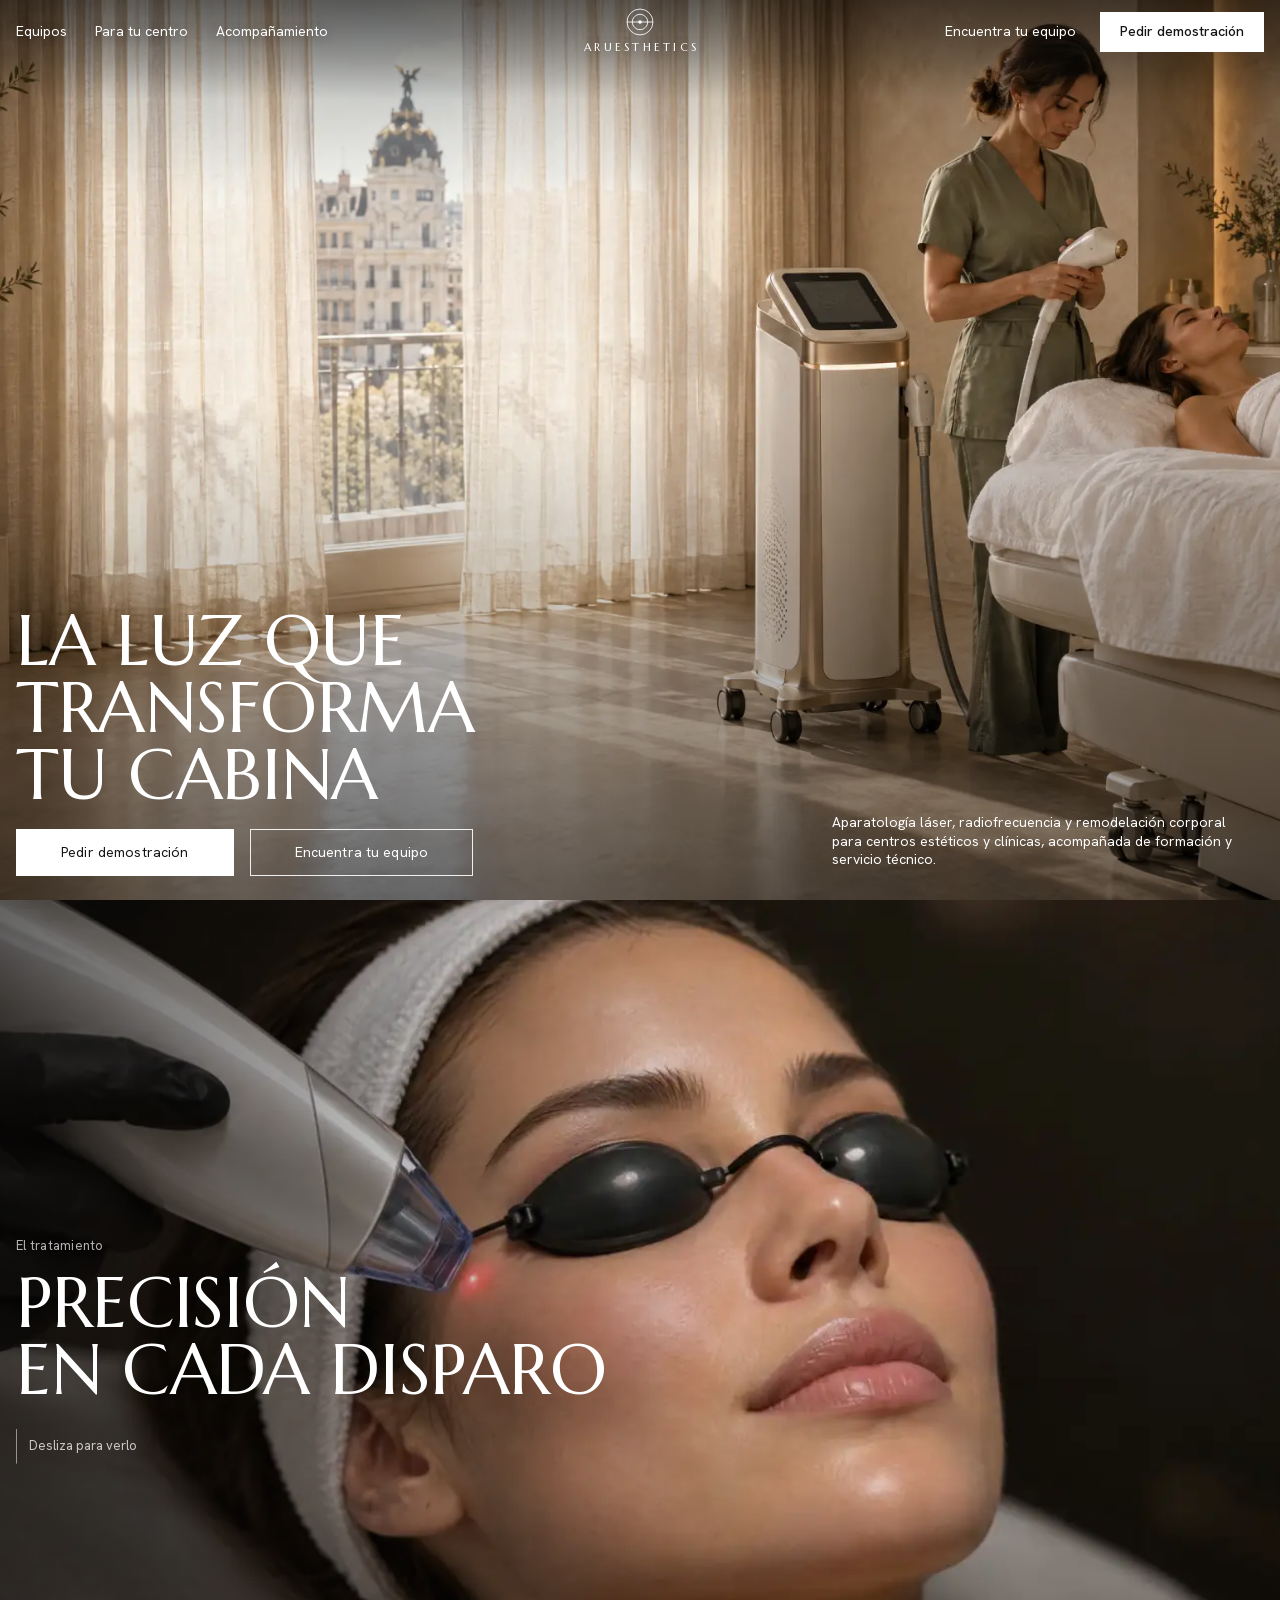
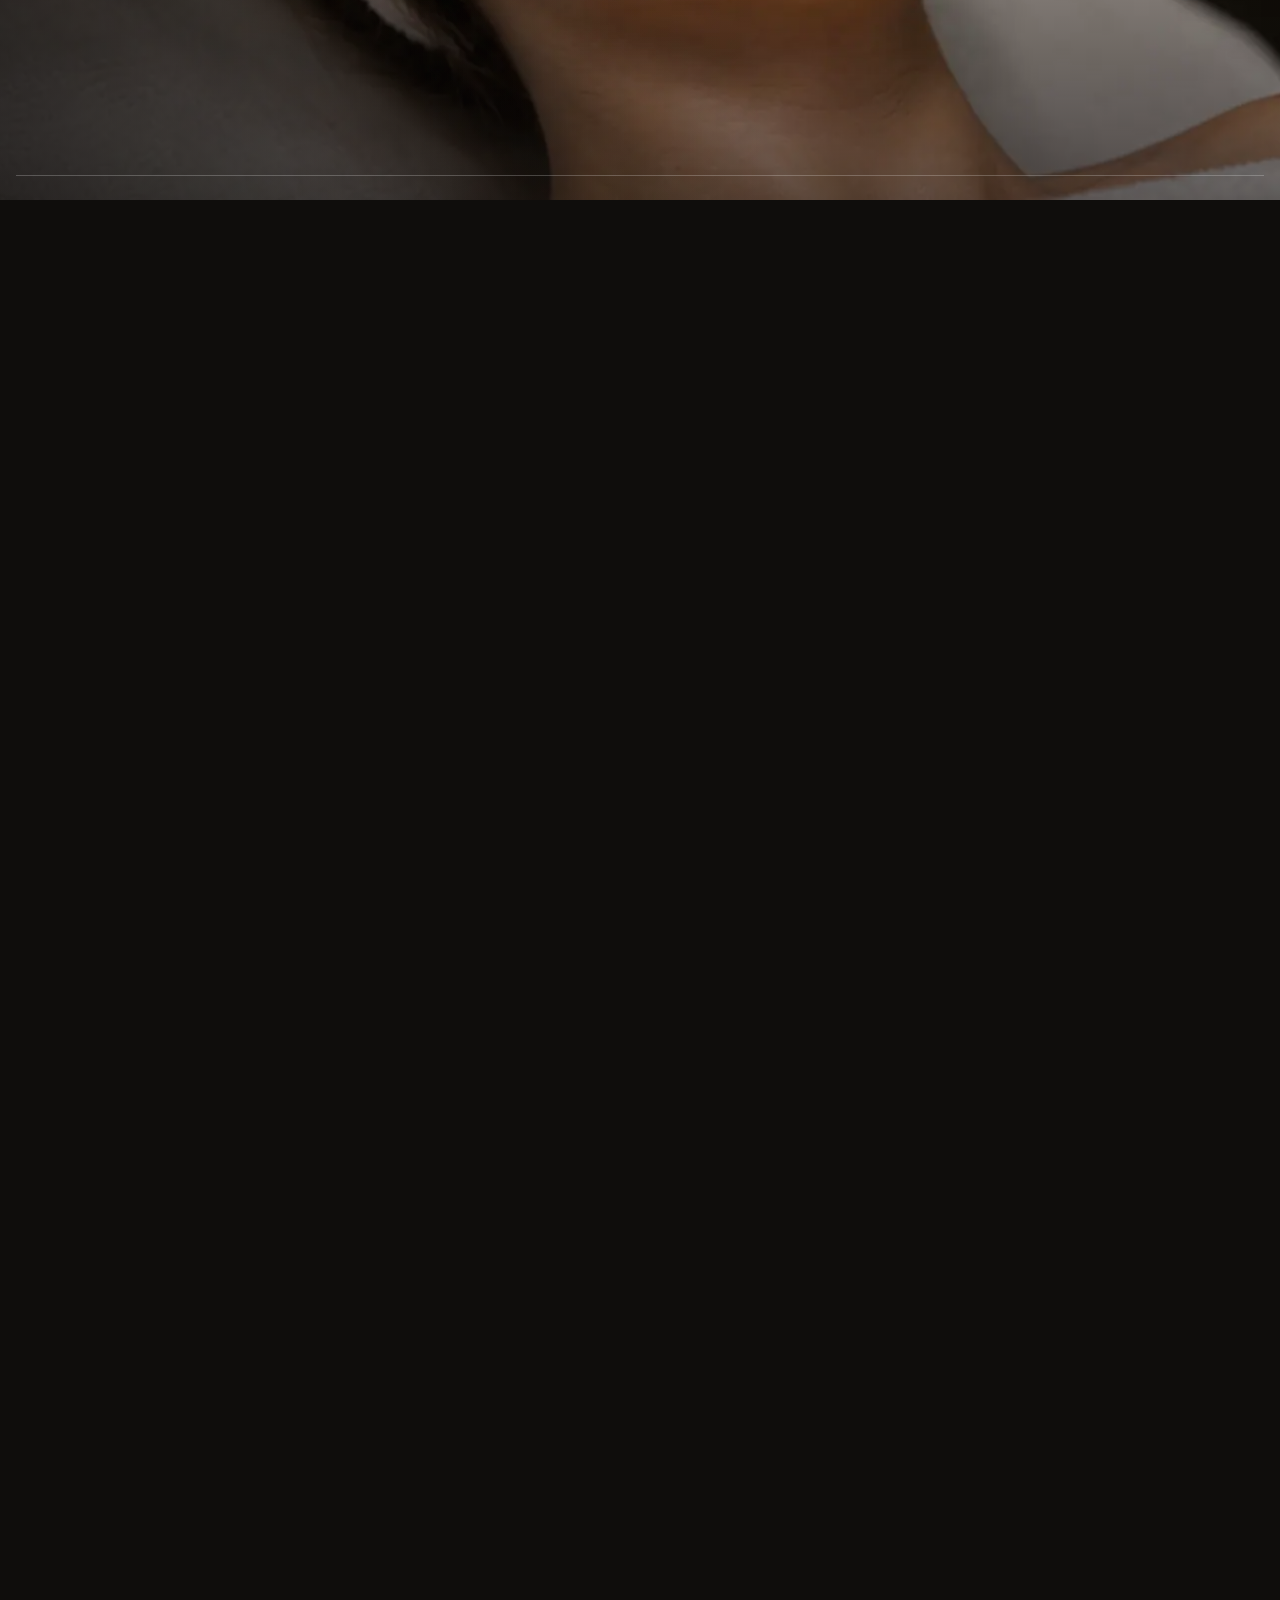
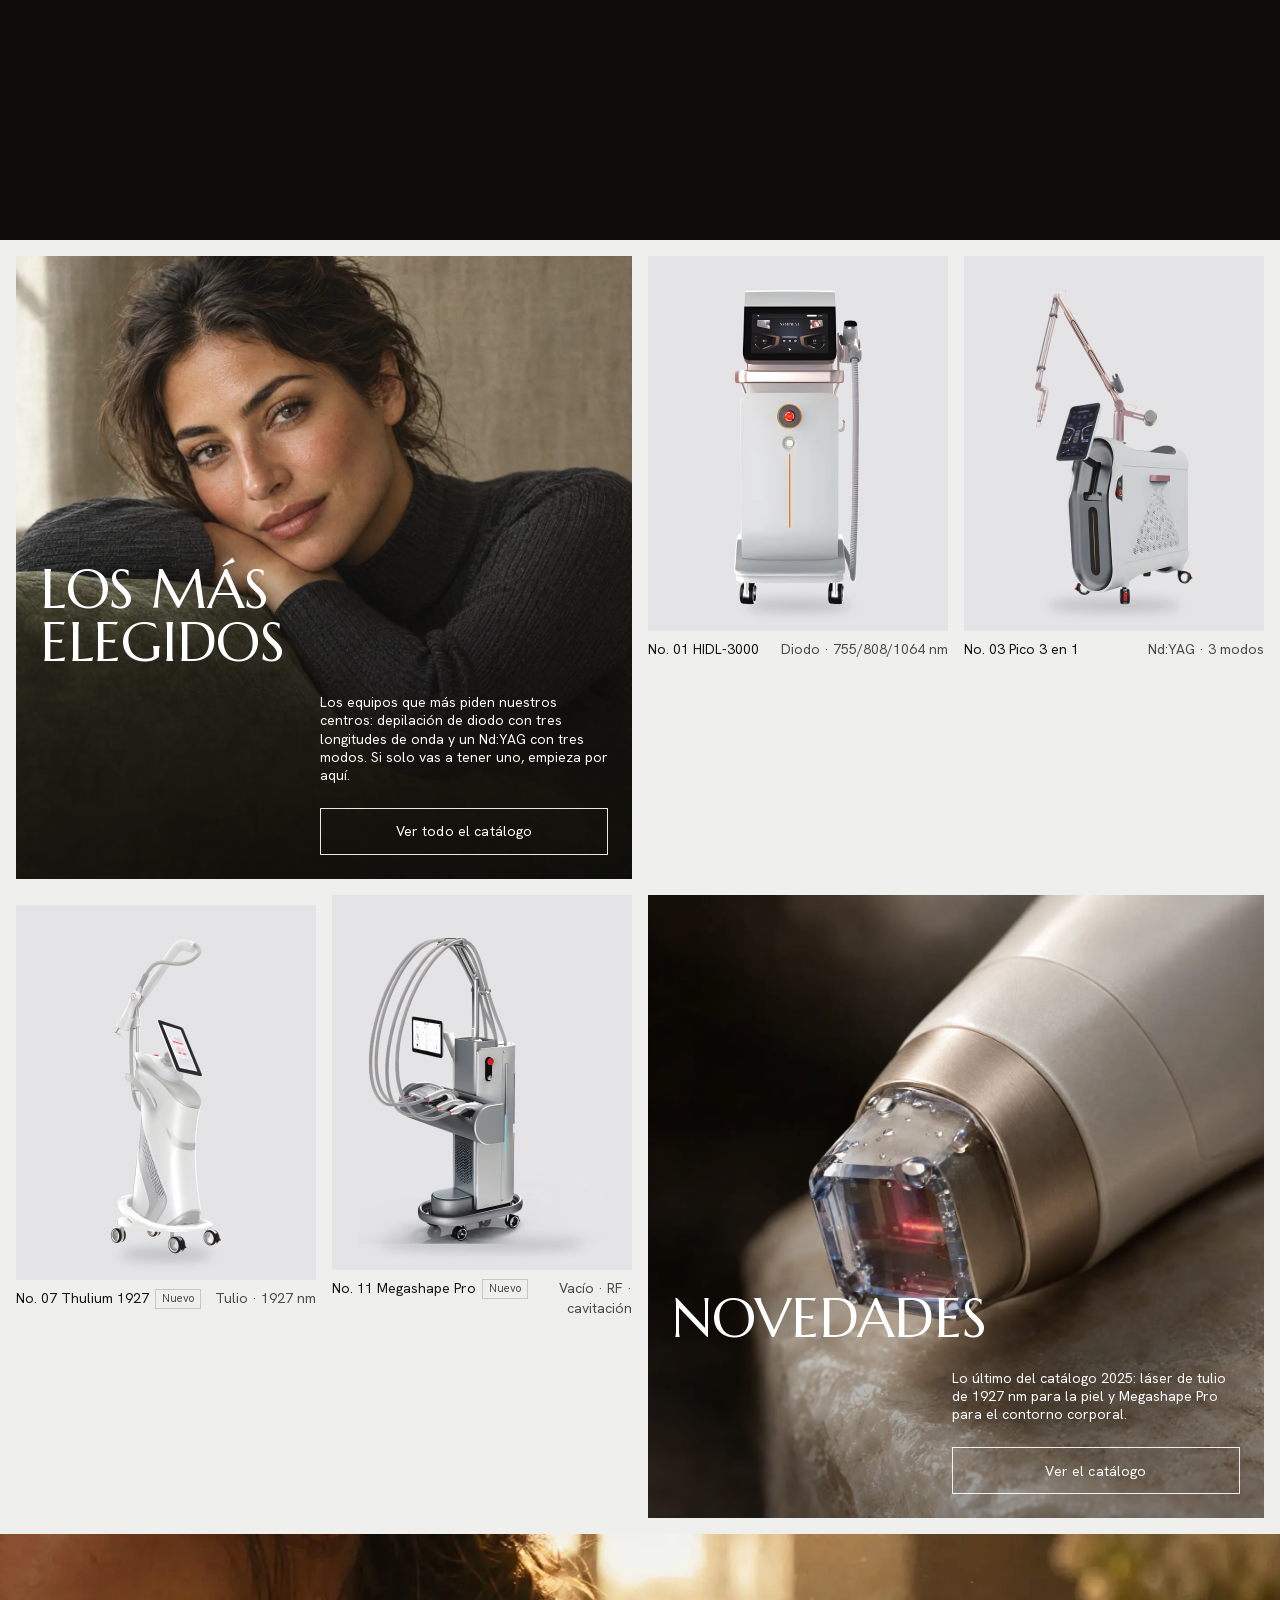
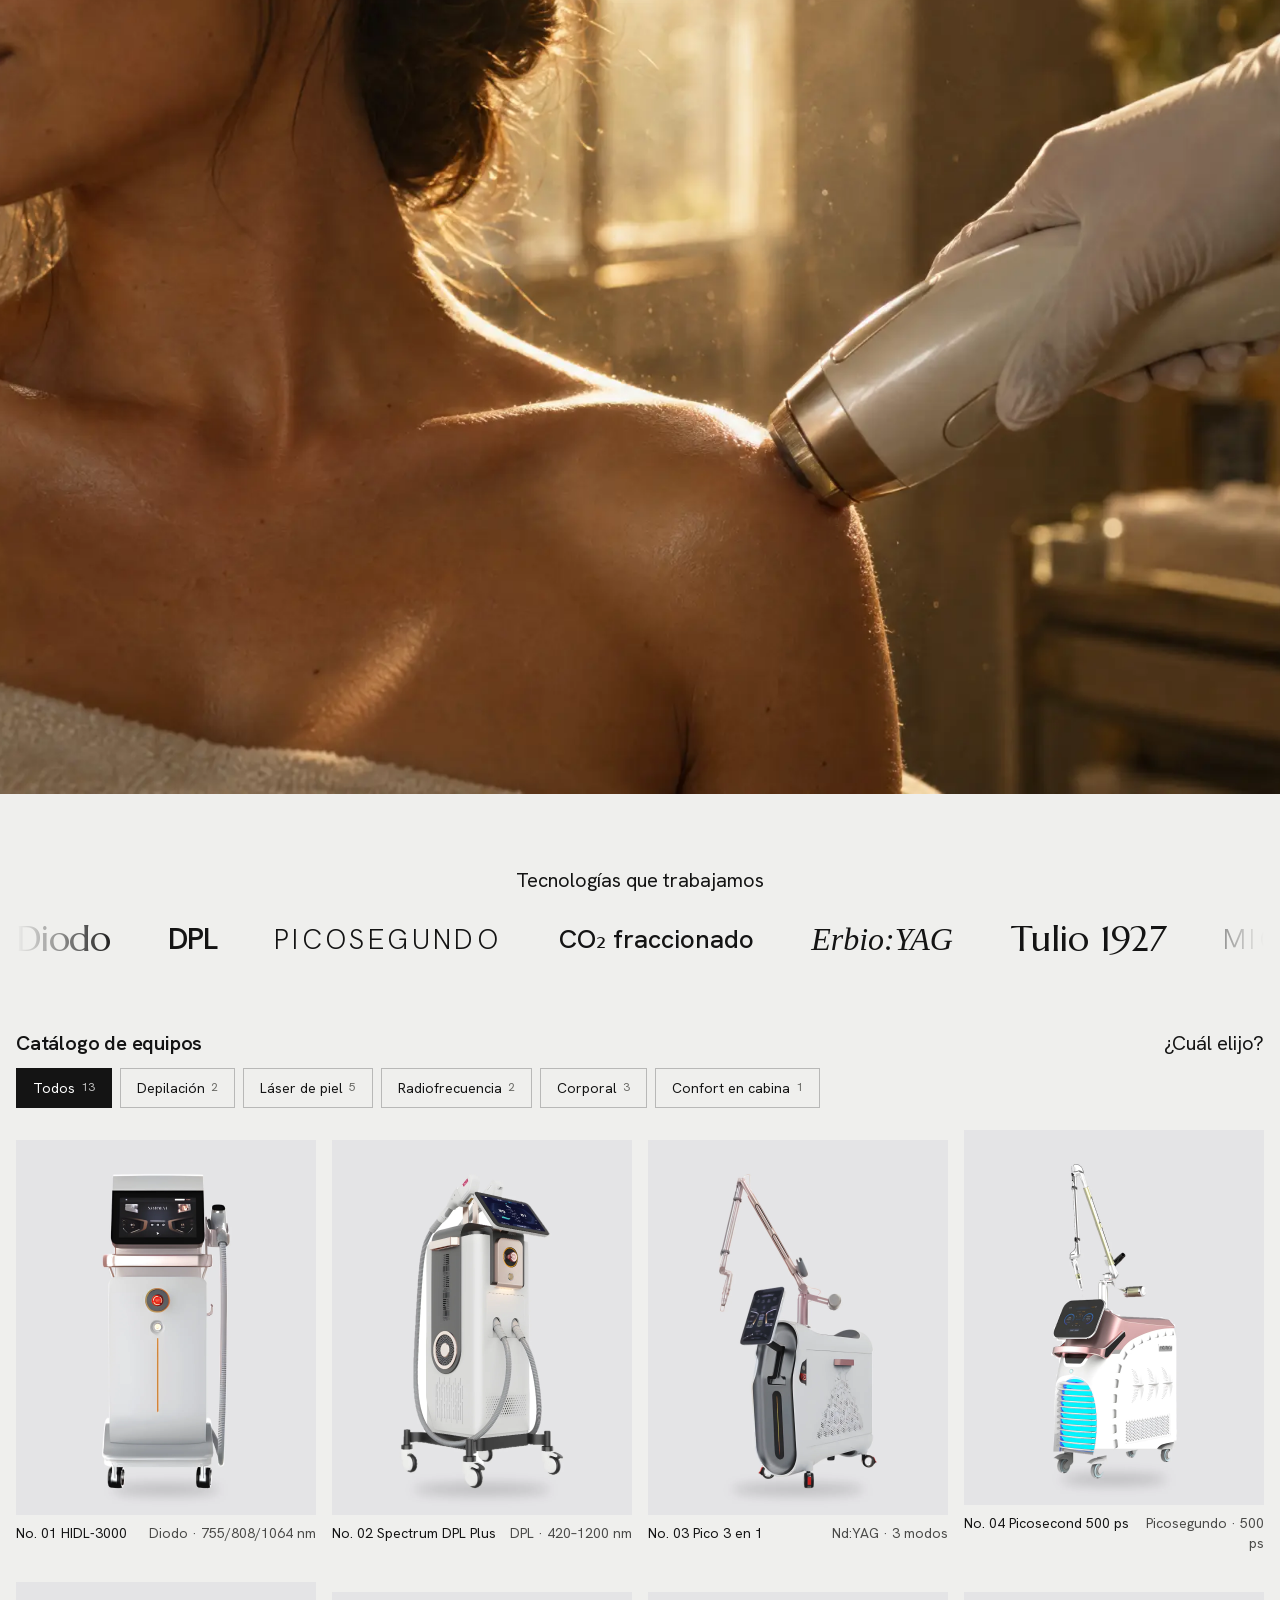
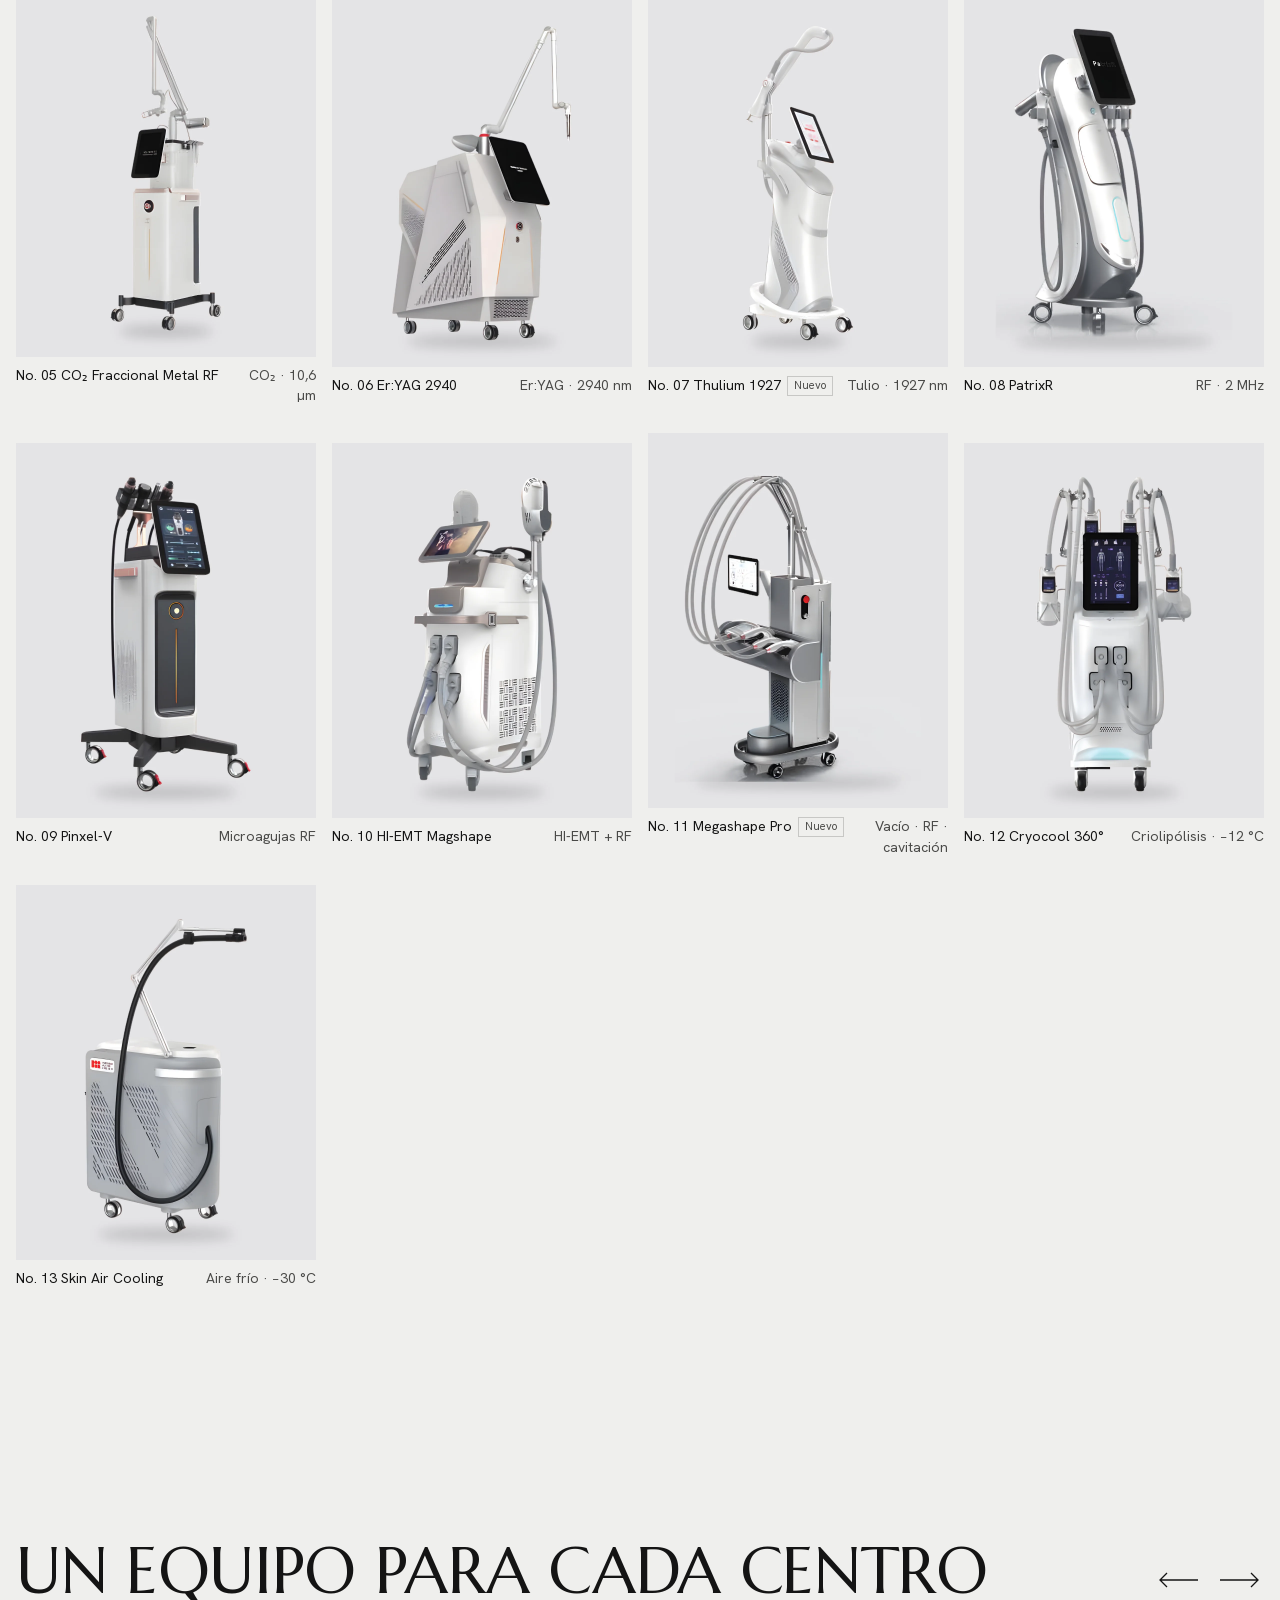
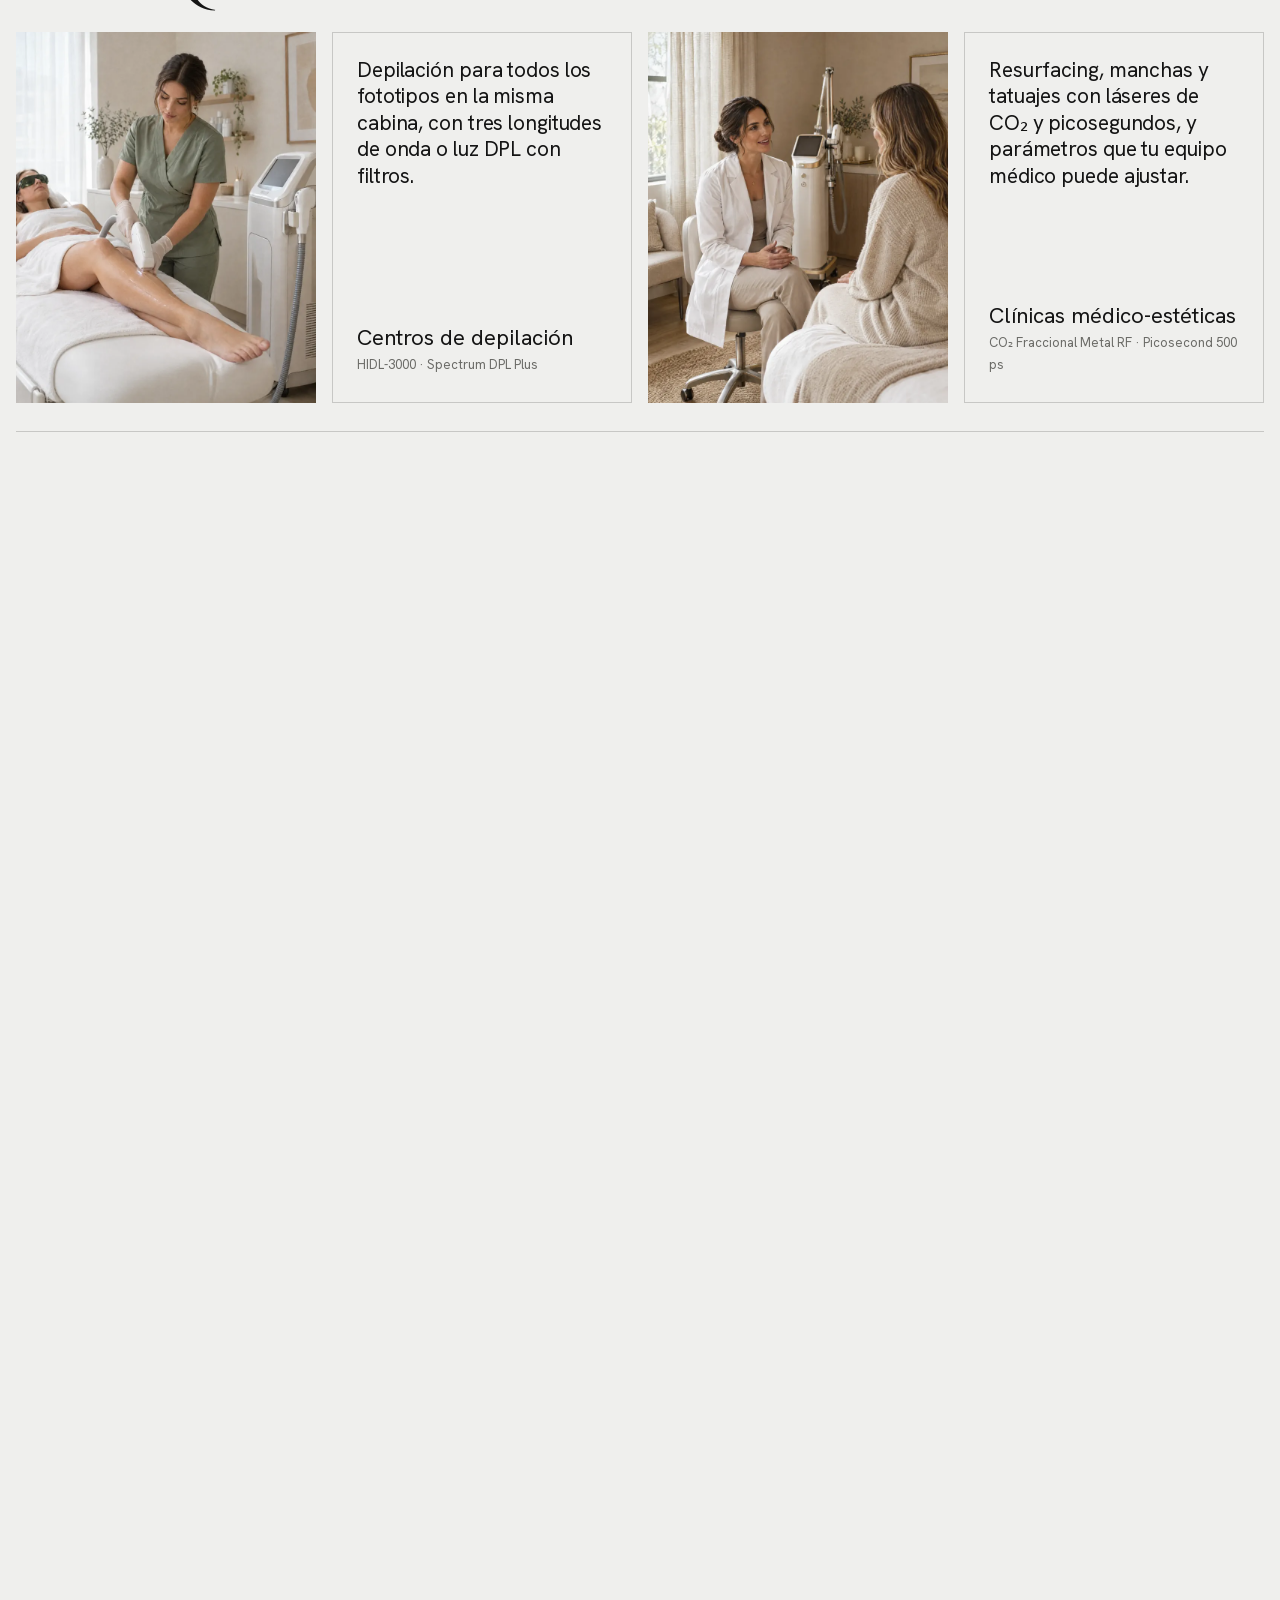
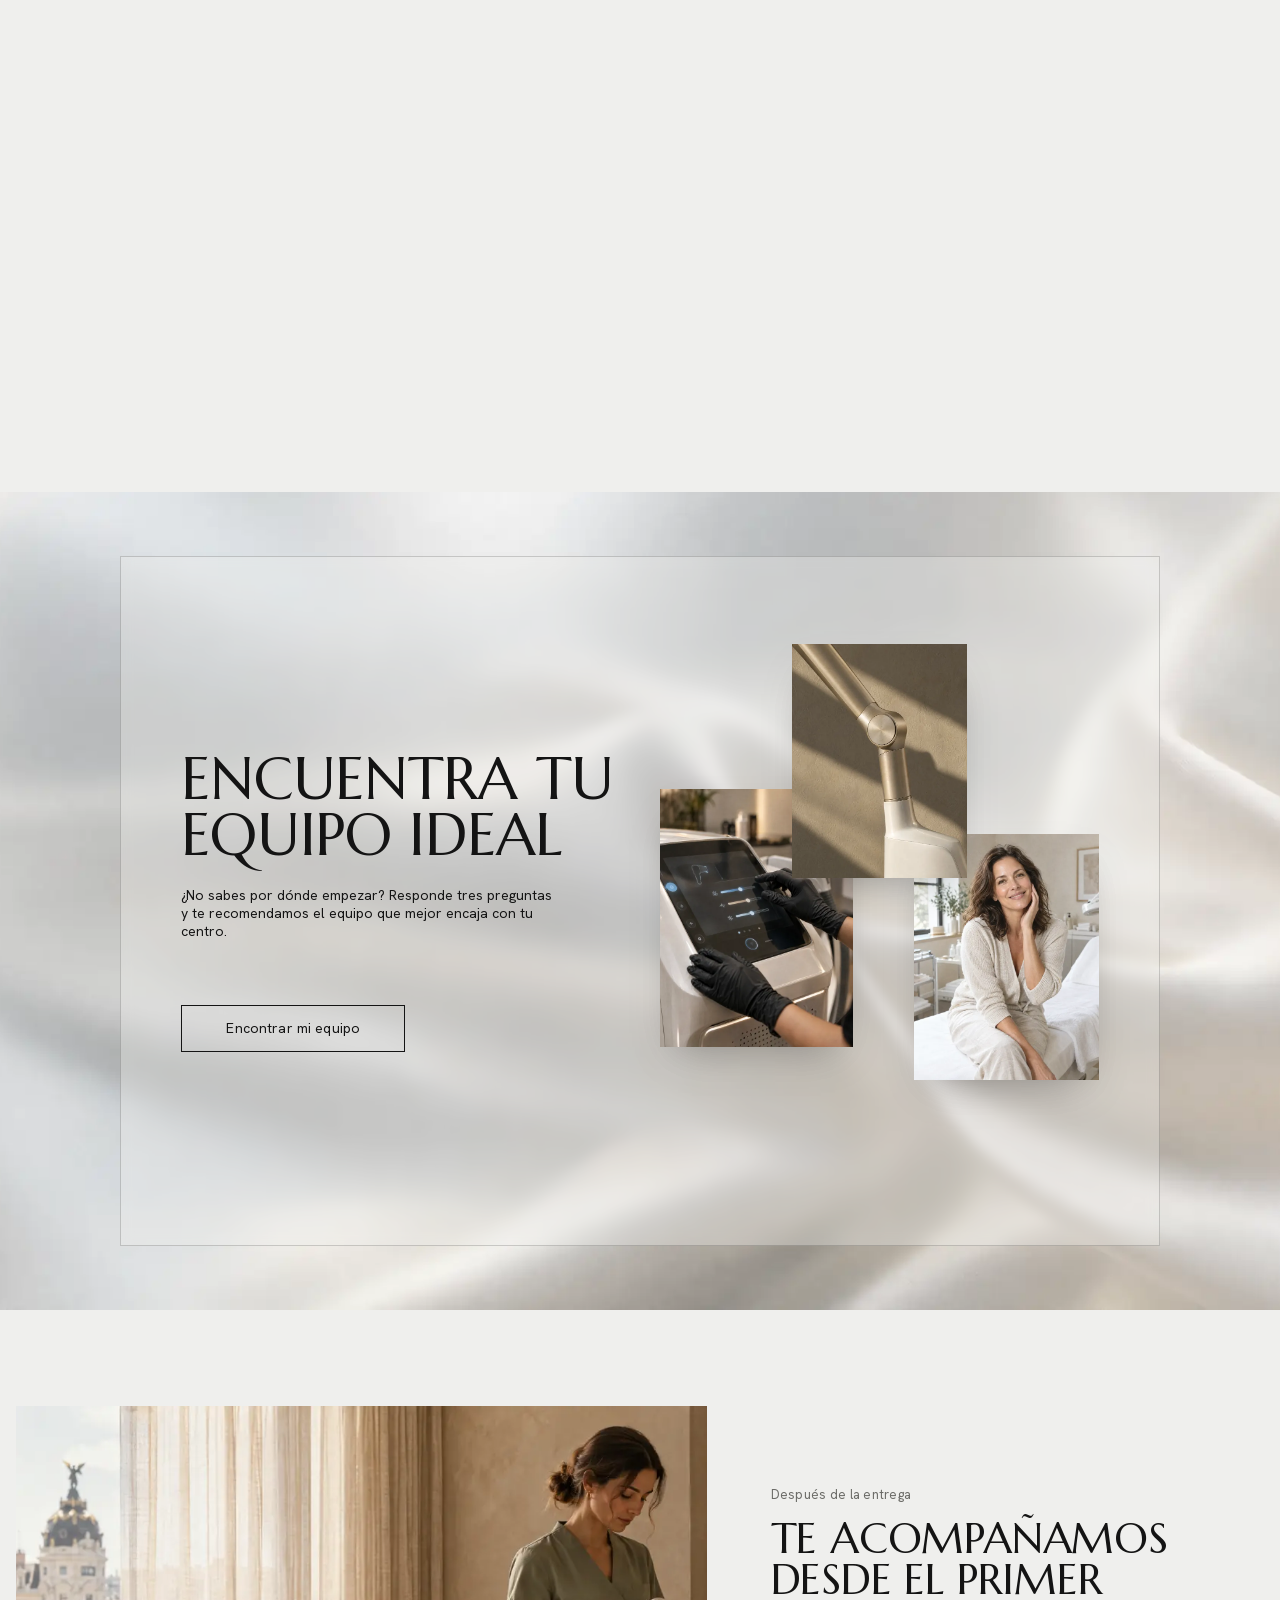
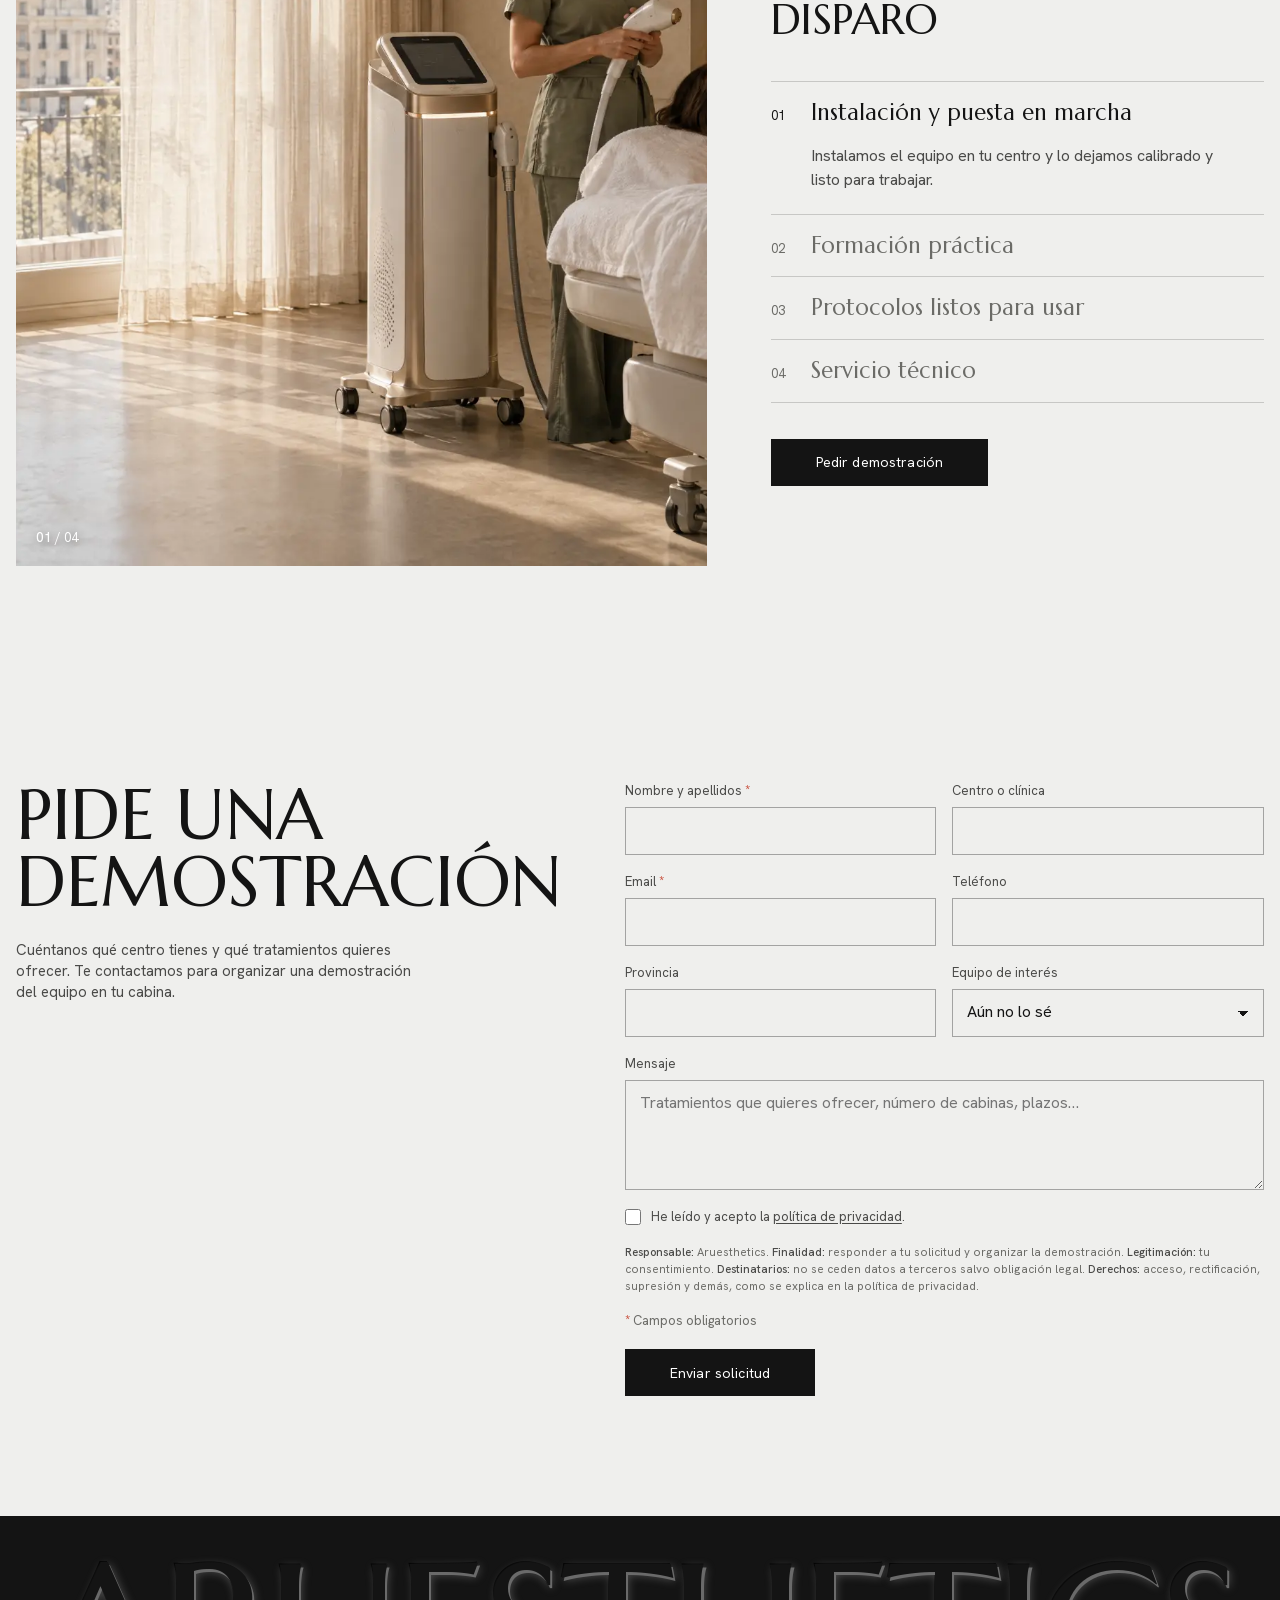
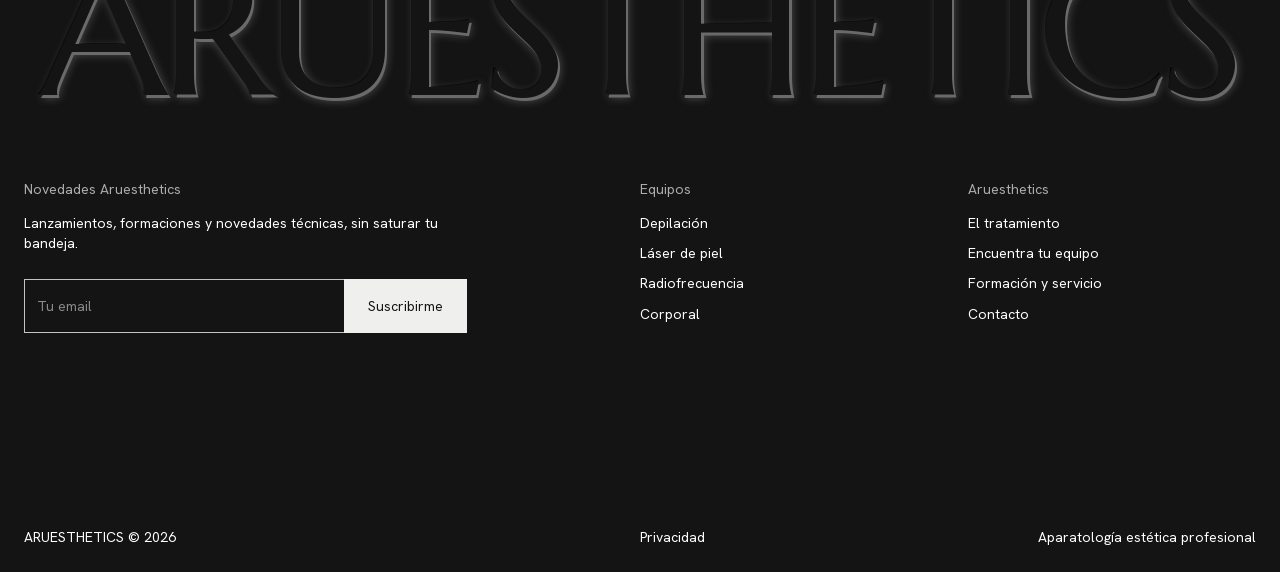
==== commit a82067a8: "feat: fotos de los 13 equipos ampliadas 4x con IA (Upscayl, Real-ESRGAN) Las 11 fotos que vienen del" ====
--- a/index.html
+++ b/index.html
@@ -419,7 +419,7 @@
     </div>
   </dialog>
 
-  <script src="js/equipos.js?v=3" defer></script>
+  <script src="js/equipos.js?v=4" defer></script>
   <script src="js/main.js?v=7" defer></script>
 </body>
 </html>
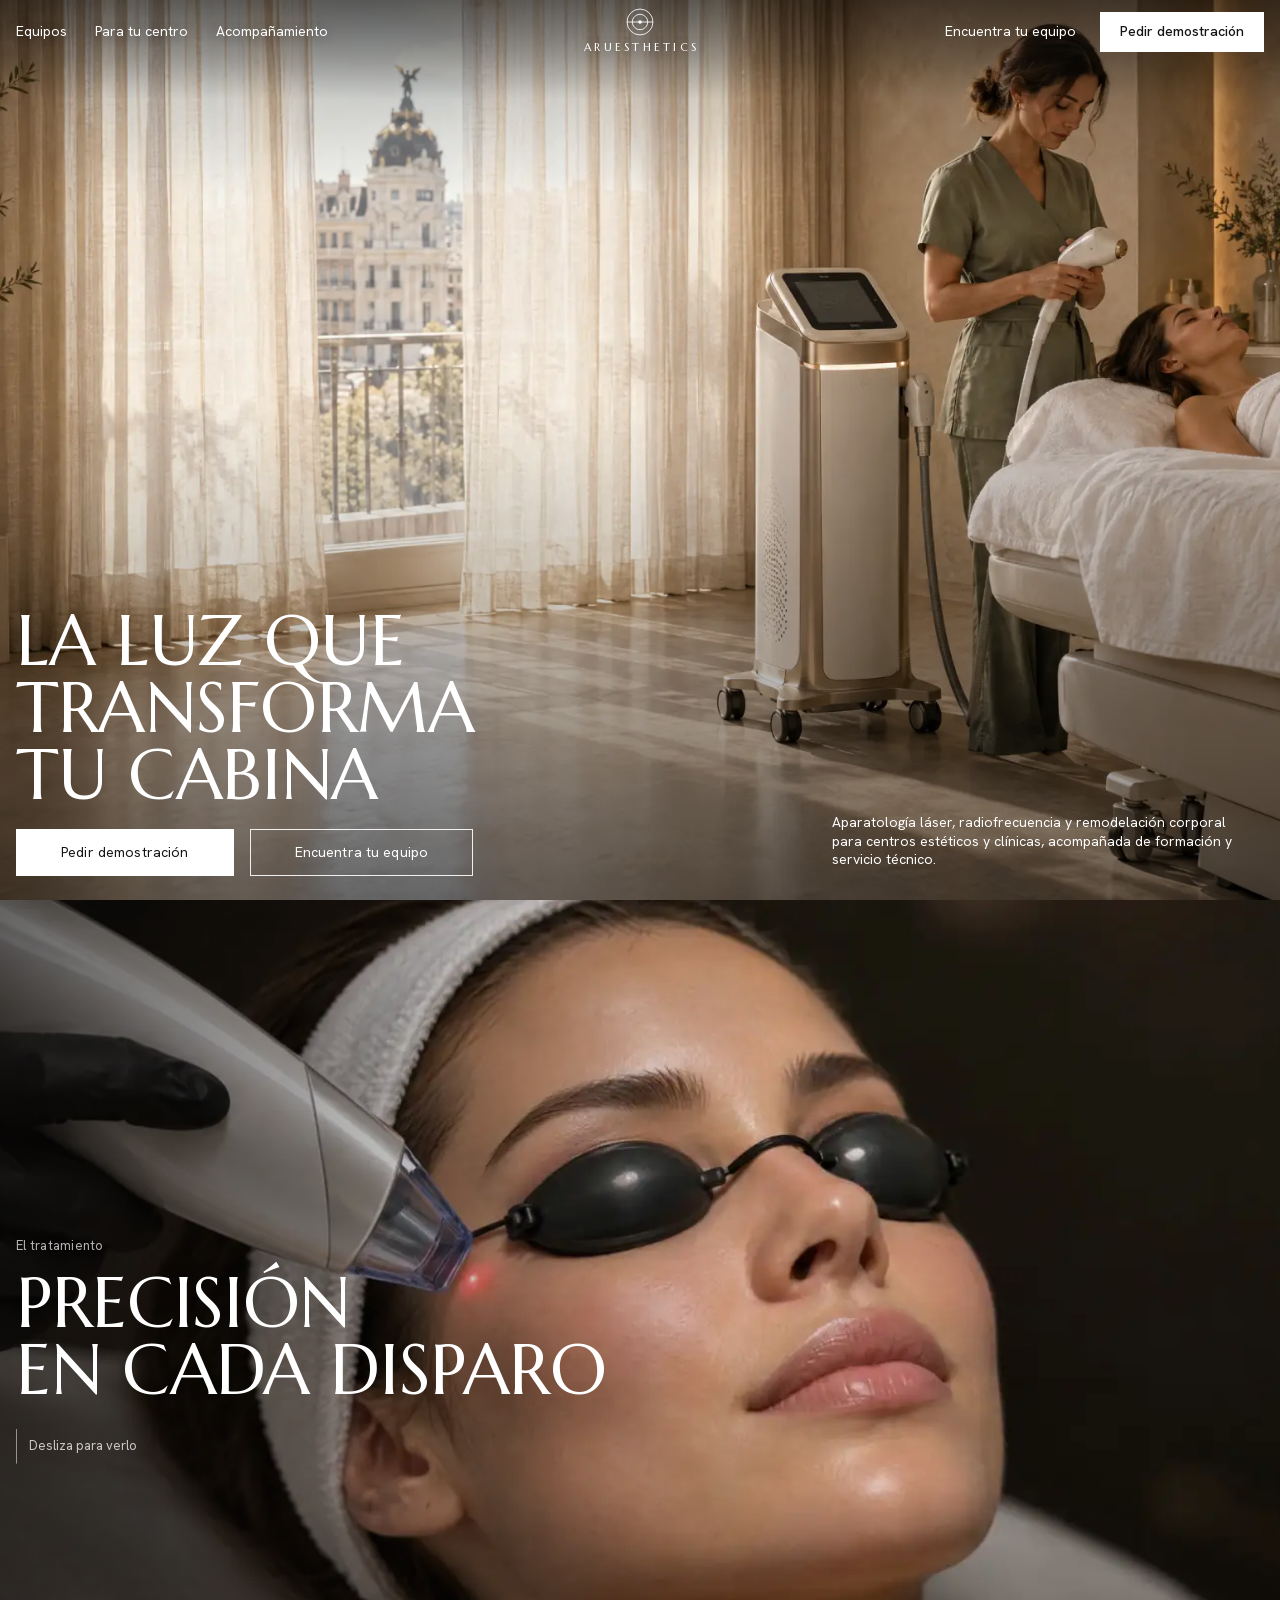
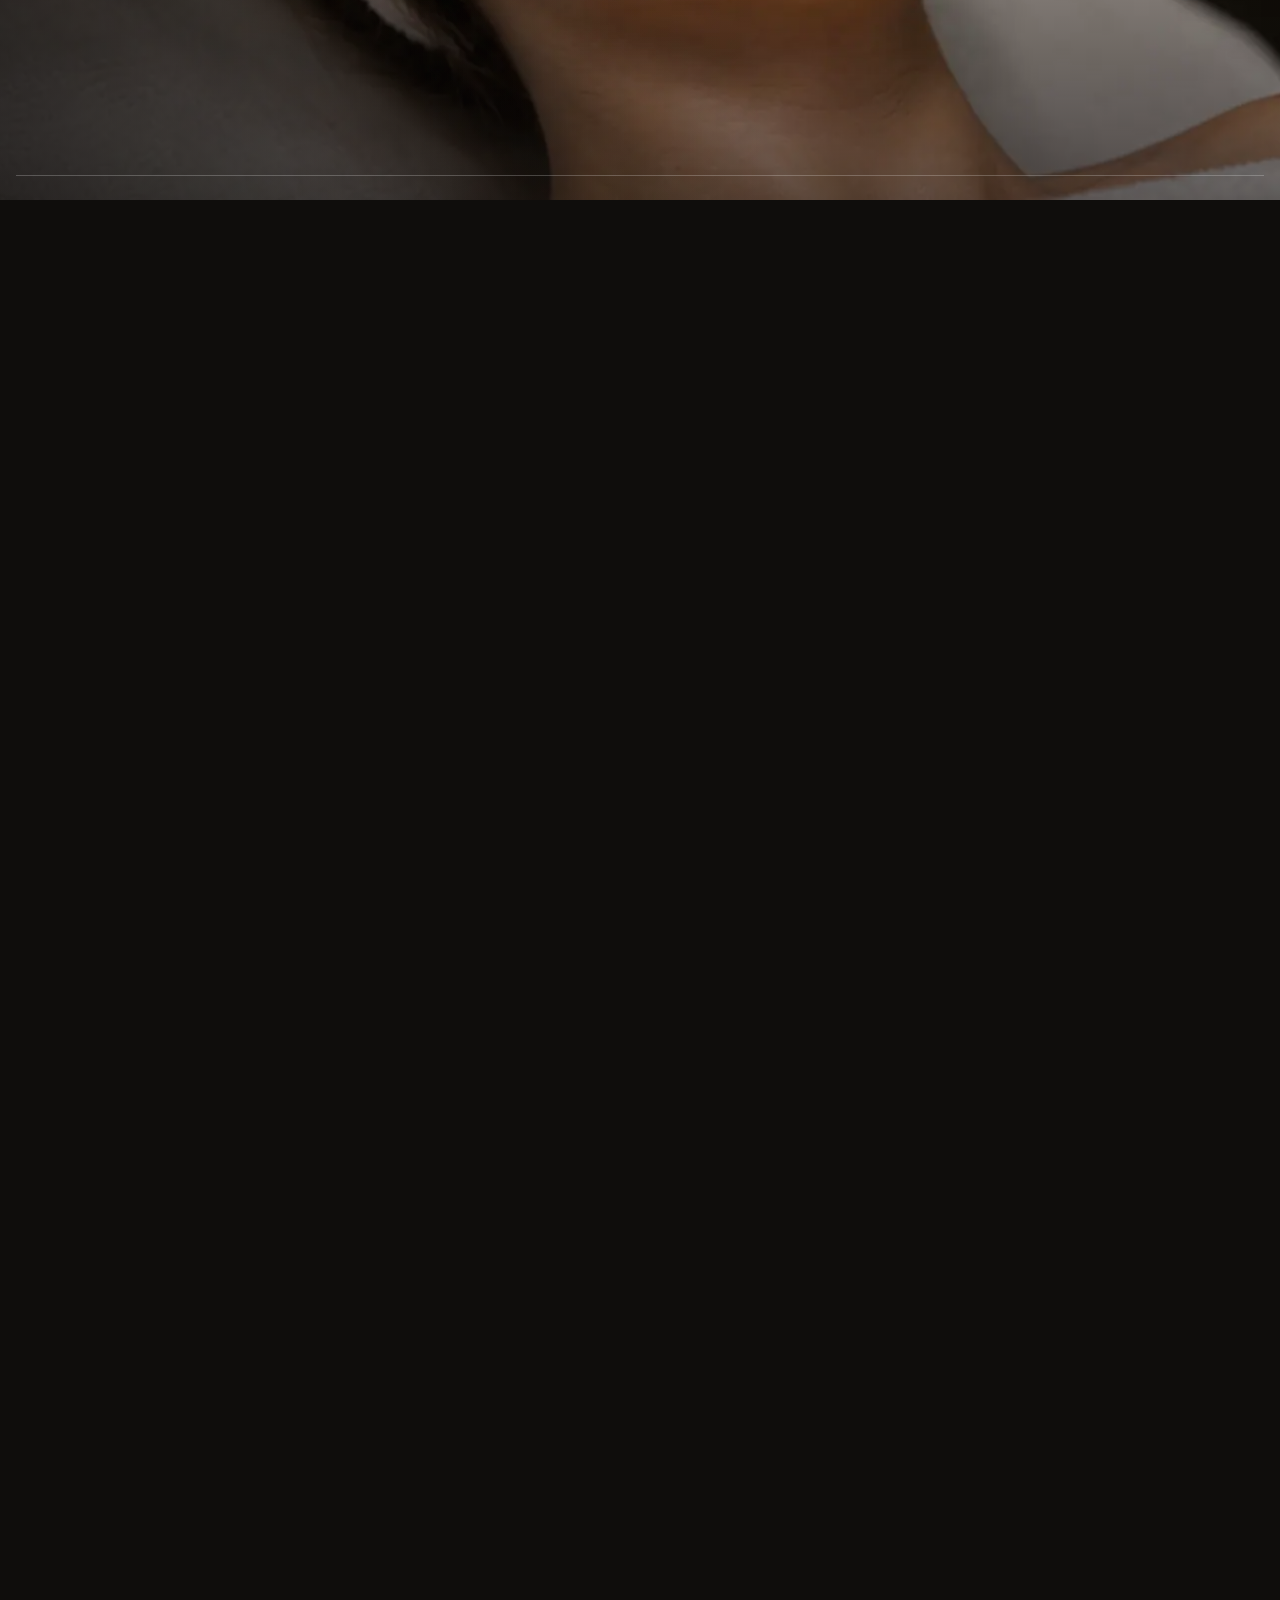
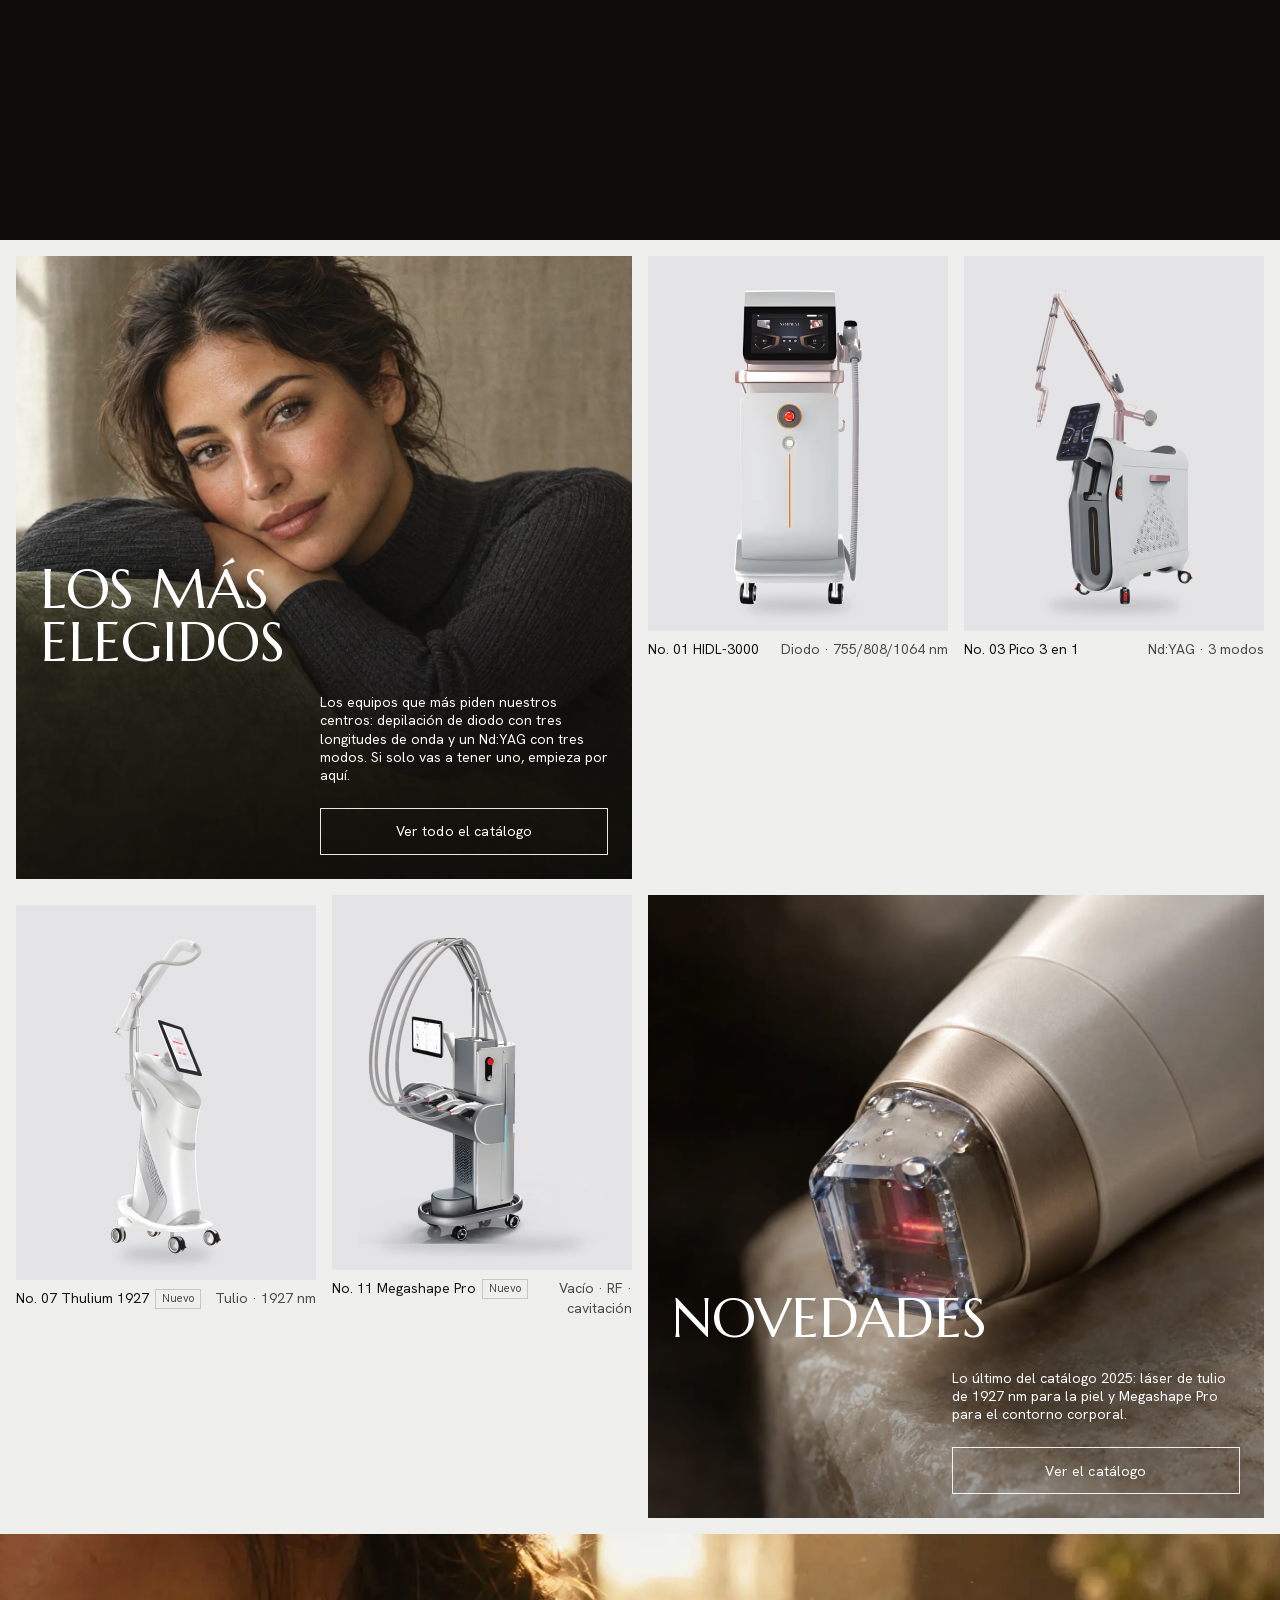
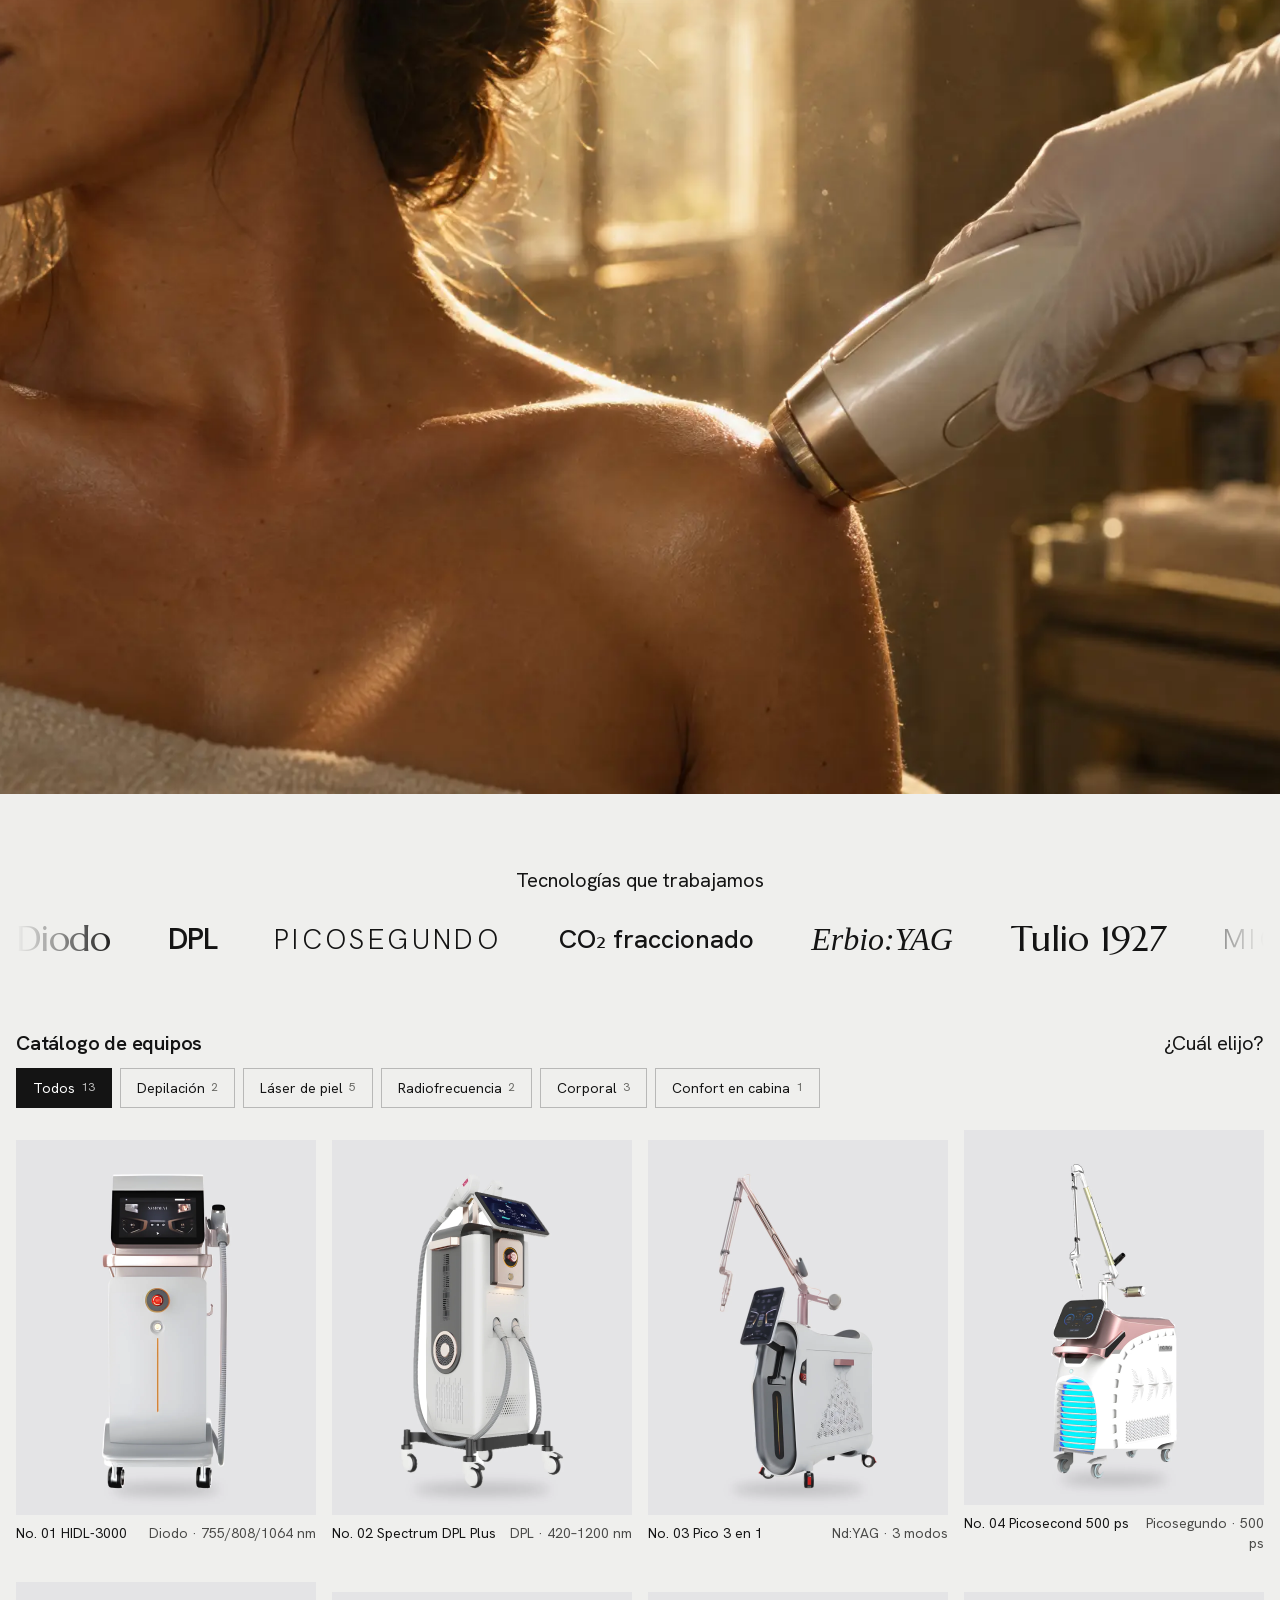
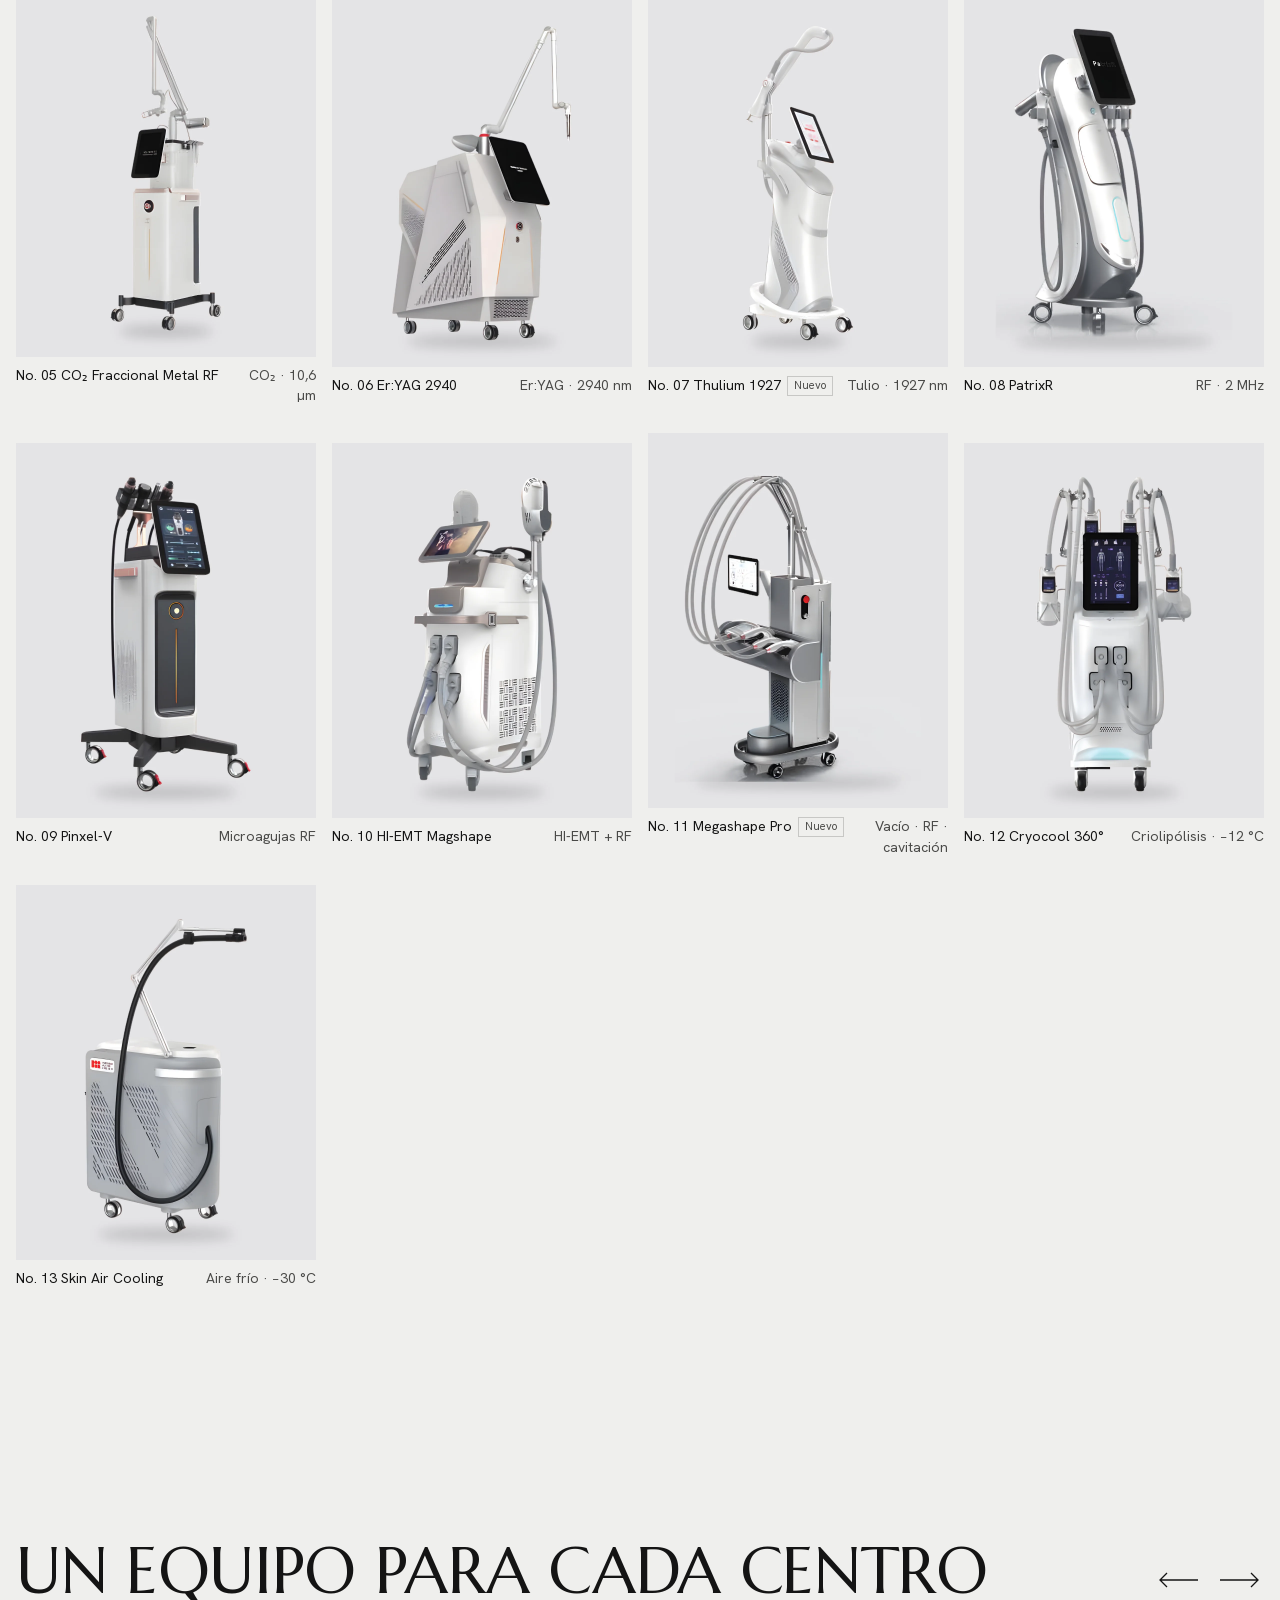
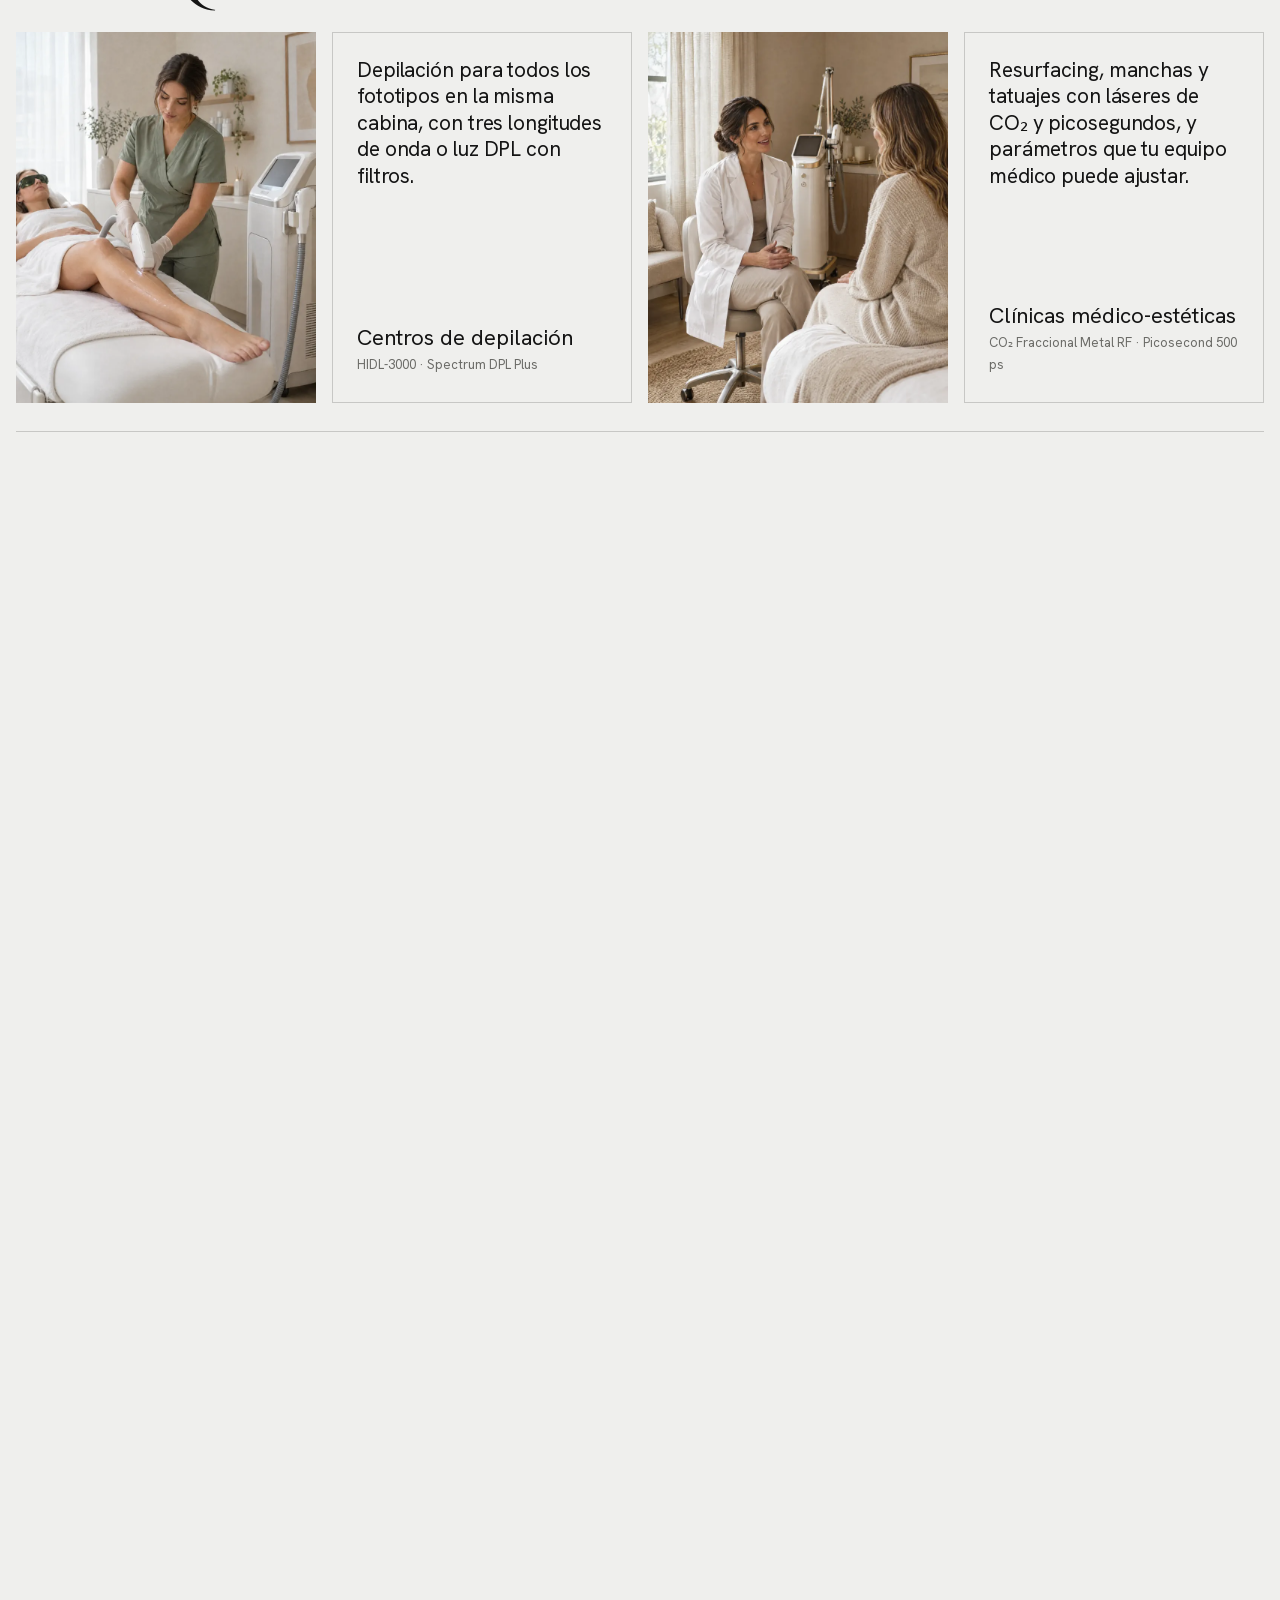
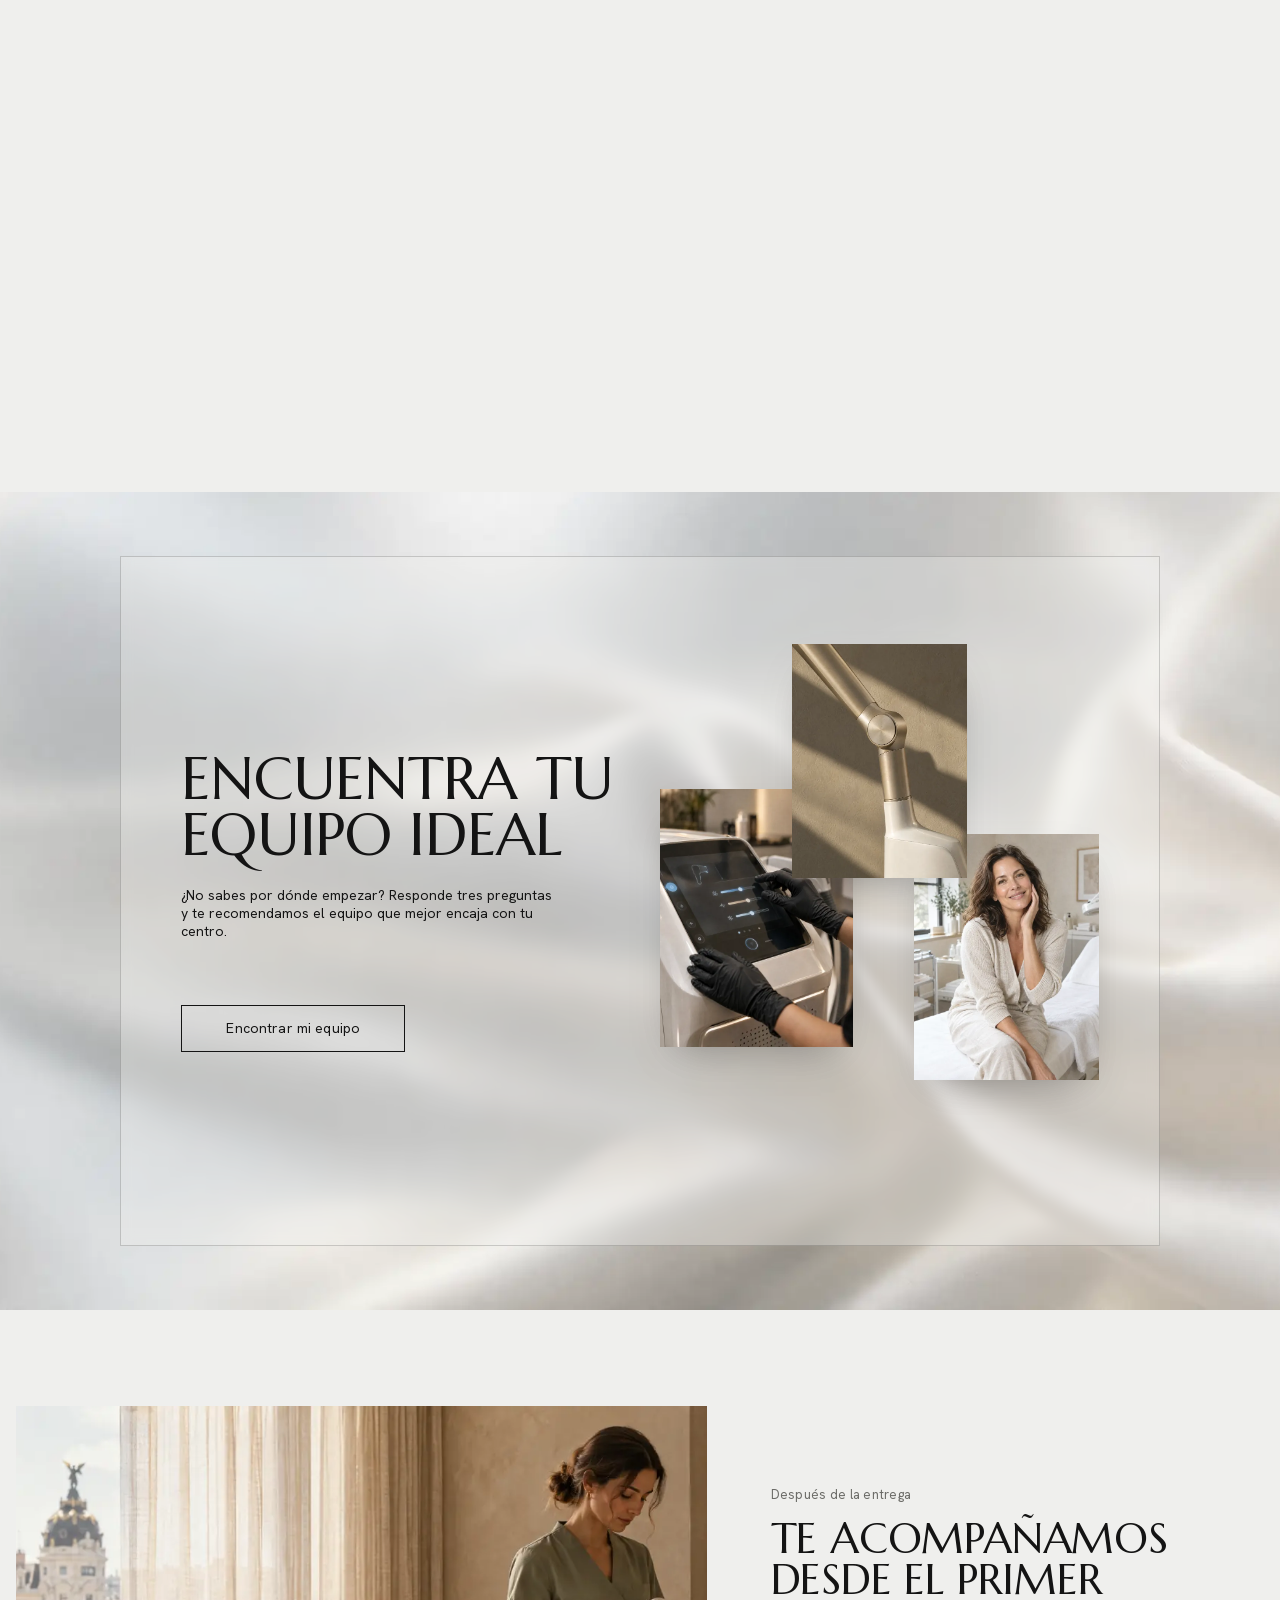
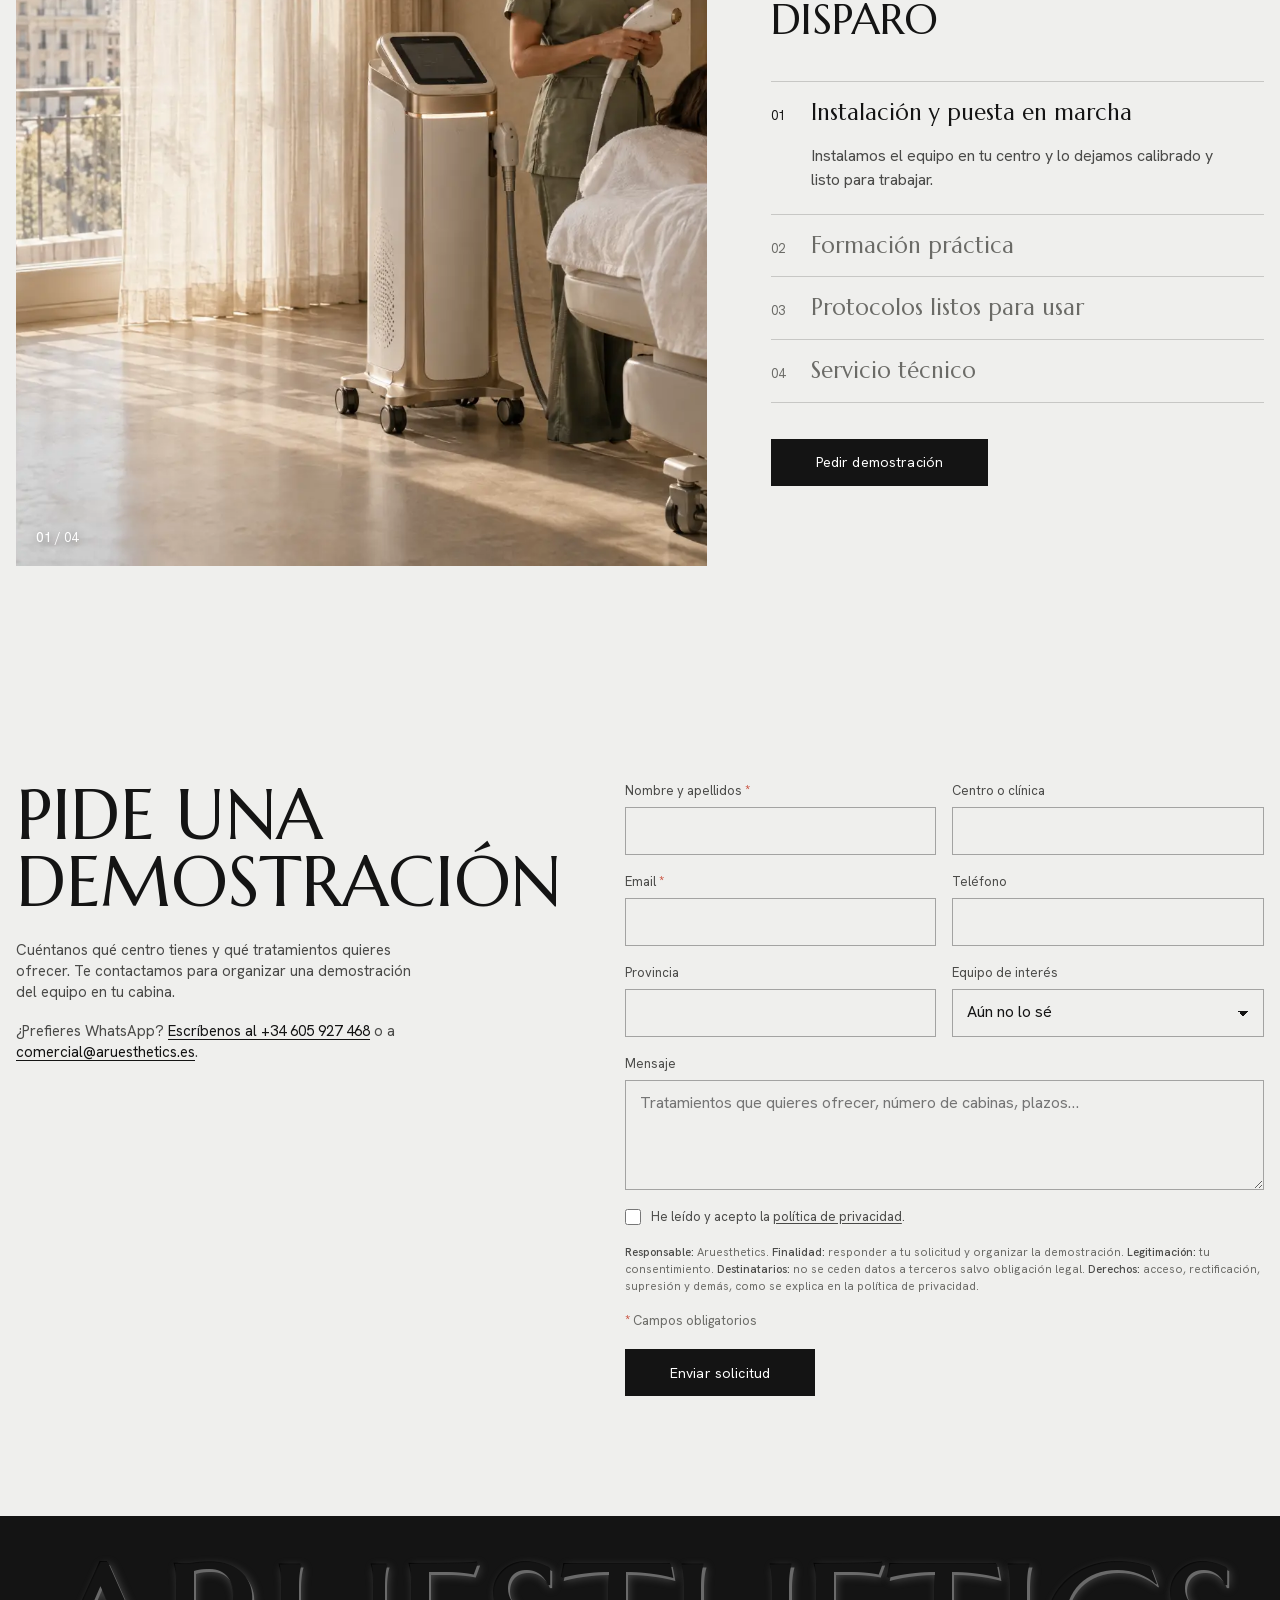
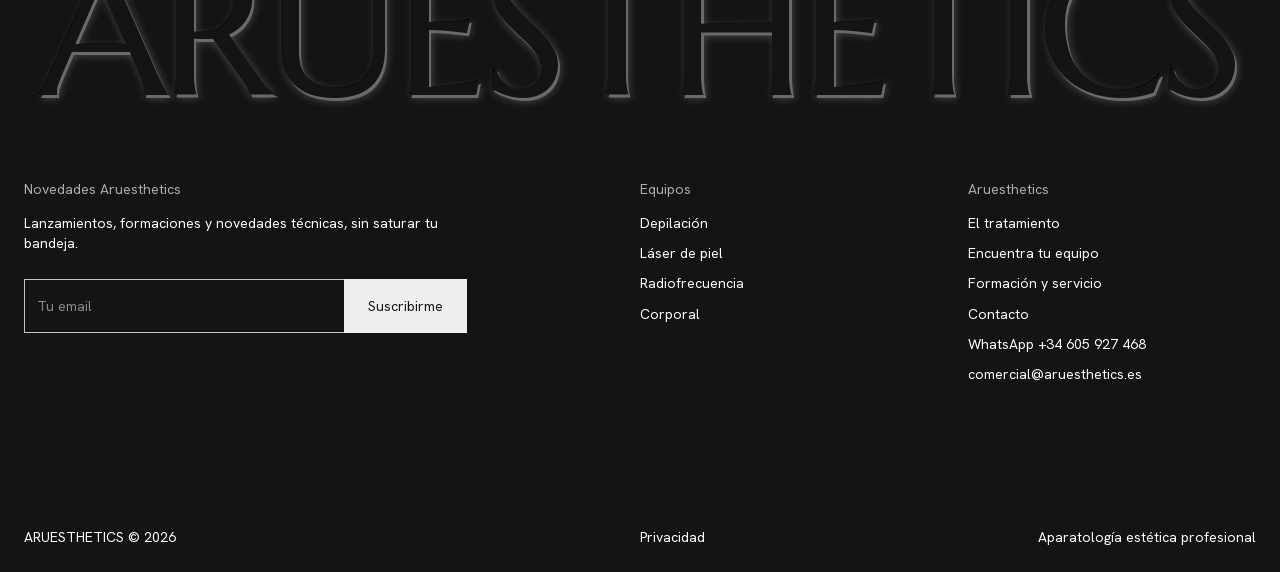
==== commit b21461c5: "feat: botón de WhatsApp y asistente para presupuesto y demostración - Botón fijo (+34 605 927 468) q" ====
--- a/index.html
+++ b/index.html
@@ -17,9 +17,10 @@
   <link rel="preload" as="font" type="font/woff2" href="fonts/marcellus.woff2" crossorigin>
   <link rel="preload" as="font" type="font/woff2" href="fonts/hanken.woff2" crossorigin>
   <link rel="preload" as="image" href="img/hero.webp">
-  <link rel="stylesheet" href="css/styles.css?v=9">
+  <script>document.documentElement.classList.add('js')</script>
+  <link rel="stylesheet" href="css/styles.css?v=11">
   <script type="application/ld+json">
-  {"@context":"https://schema.org","@type":"Organization","name":"Aruesthetics","url":"https://aruesthetics.es/","description":"Aparatología estética profesional para centros estéticos y clínicas.","logo":"https://aruesthetics.es/img/favicon.svg"}
+  {"@context":"https://schema.org","@type":"Organization","name":"Aruesthetics","url":"https://aruesthetics.es/","description":"Aparatología estética profesional para centros estéticos y clínicas.","logo":"https://aruesthetics.es/img/favicon.svg","email":"comercial@aruesthetics.es","contactPoint":{"@type":"ContactPoint","telephone":"+34 605 927 468","email":"comercial@aruesthetics.es","contactType":"sales","areaServed":"ES","availableLanguage":"es"}}
   </script>
 </head>
 <body>
@@ -253,6 +254,7 @@
       <div class="contact__intro">
         <h2 class="display display--ink">Pide una<br>demostración</h2>
         <p>Cuéntanos qué centro tienes y qué tratamientos quieres ofrecer. Te contactamos para organizar una demostración del equipo en tu cabina.</p>
+        <p class="contact__alt">¿Prefieres WhatsApp? <a href="https://wa.me/34605927468?text=Hola%2C%20Aruesthetics.%20Me%20gustar%C3%ADa%20recibir%20informaci%C3%B3n." target="_blank" rel="noopener" data-open-chat>Escríbenos al +34 605 927 468</a> o a <a href="mailto:comercial@aruesthetics.es">comercial@aruesthetics.es</a>.</p>
       </div>
       <form class="form" id="form-contacto" action="enviar.php" method="post" novalidate>
         <input type="hidden" name="tipo" value="demostracion">
@@ -312,6 +314,8 @@
           <li><button type="button" class="linklike" data-open-quiz>Encuentra tu equipo</button></li>
           <li><a href="#formacion">Formación y servicio</a></li>
           <li><a href="#contacto">Contacto</a></li>
+          <li><a href="https://wa.me/34605927468?text=Hola%2C%20Aruesthetics.%20Me%20gustar%C3%ADa%20recibir%20informaci%C3%B3n." target="_blank" rel="noopener" data-open-chat>WhatsApp +34 605 927 468</a></li>
+          <li><a href="mailto:comercial@aruesthetics.es">comercial@aruesthetics.es</a></li>
         </ul>
       </div>
     </div>
@@ -343,6 +347,7 @@
         <div class="sheet__actions">
           <button class="btn btn--ink" type="button" id="ps-demo">Pedir demostración</button>
           <button class="btn" type="button" id="ps-ficha">Solicitar ficha técnica</button>
+          <button class="btn btn--wa" type="button" id="ps-wa"><svg viewBox="0 0 24 24" aria-hidden="true"><path fill="currentColor" d="M17.472 14.382c-.297-.149-1.758-.867-2.03-.967-.273-.099-.471-.148-.67.15-.197.297-.767.966-.94 1.164-.173.199-.347.223-.644.075-.297-.15-1.255-.463-2.39-1.475-.883-.788-1.48-1.761-1.653-2.059-.173-.297-.018-.458.13-.606.134-.133.298-.347.446-.52.149-.174.198-.298.298-.497.099-.198.05-.371-.025-.52-.075-.149-.669-1.612-.916-2.207-.242-.579-.487-.5-.669-.51-.173-.008-.371-.01-.57-.01-.198 0-.52.074-.792.372-.272.297-1.04 1.016-1.04 2.479 0 1.462 1.065 2.875 1.213 3.074.149.198 2.096 3.2 5.077 4.487.709.306 1.262.489 1.694.625.712.227 1.36.195 1.871.118.571-.085 1.758-.719 2.006-1.413.248-.694.248-1.289.173-1.413-.074-.124-.272-.198-.57-.347m-5.421 7.403h-.004a9.87 9.87 0 01-5.031-1.378l-.361-.214-3.741.982.998-3.648-.235-.374a9.86 9.86 0 01-1.51-5.26c.001-5.45 4.436-9.884 9.888-9.884 2.64 0 5.122 1.03 6.988 2.898a9.825 9.825 0 012.893 6.994c-.003 5.45-4.437 9.884-9.885 9.884m8.413-18.297A11.815 11.815 0 0012.05 0C5.495 0 .16 5.335.157 11.892c0 2.096.547 4.142 1.588 5.945L.057 24l6.305-1.654a11.882 11.882 0 005.683 1.448h.005c6.554 0 11.89-5.335 11.893-11.893a11.821 11.821 0 00-3.48-8.413z"/></svg><span>Consultar por WhatsApp</span></button>
         </div>
         <p class="sheet__note">Ficha técnica completa y configuración bajo solicitud.</p>
       </div>
@@ -396,6 +401,7 @@
             <div class="sheet__actions">
               <button class="btn btn--ink" type="button" id="qr-demo">Pedir demostración</button>
               <button class="btn" type="button" id="qr-more">Ver ficha</button>
+              <button class="btn btn--wa" type="button" id="qr-wa"><svg viewBox="0 0 24 24" aria-hidden="true"><path fill="currentColor" d="M17.472 14.382c-.297-.149-1.758-.867-2.03-.967-.273-.099-.471-.148-.67.15-.197.297-.767.966-.94 1.164-.173.199-.347.223-.644.075-.297-.15-1.255-.463-2.39-1.475-.883-.788-1.48-1.761-1.653-2.059-.173-.297-.018-.458.13-.606.134-.133.298-.347.446-.52.149-.174.198-.298.298-.497.099-.198.05-.371-.025-.52-.075-.149-.669-1.612-.916-2.207-.242-.579-.487-.5-.669-.51-.173-.008-.371-.01-.57-.01-.198 0-.52.074-.792.372-.272.297-1.04 1.016-1.04 2.479 0 1.462 1.065 2.875 1.213 3.074.149.198 2.096 3.2 5.077 4.487.709.306 1.262.489 1.694.625.712.227 1.36.195 1.871.118.571-.085 1.758-.719 2.006-1.413.248-.694.248-1.289.173-1.413-.074-.124-.272-.198-.57-.347m-5.421 7.403h-.004a9.87 9.87 0 01-5.031-1.378l-.361-.214-3.741.982.998-3.648-.235-.374a9.86 9.86 0 01-1.51-5.26c.001-5.45 4.436-9.884 9.888-9.884 2.64 0 5.122 1.03 6.988 2.898a9.825 9.825 0 012.893 6.994c-.003 5.45-4.437 9.884-9.885 9.884m8.413-18.297A11.815 11.815 0 0012.05 0C5.495 0 .16 5.335.157 11.892c0 2.096.547 4.142 1.588 5.945L.057 24l6.305-1.654a11.882 11.882 0 005.683 1.448h.005c6.554 0 11.89-5.335 11.893-11.893a11.821 11.821 0 00-3.48-8.413z"/></svg><span>Consultar por WhatsApp</span></button>
             </div>
           </div>
         </div>
@@ -415,11 +421,18 @@
       <p>Los datos que nos envías a través de los formularios de esta web se tratan con el único fin de responder a tu solicitud, organizar demostraciones y, si te suscribes, enviarte novedades de Aruesthetics.</p>
       <p>La base legal es tu consentimiento, que puedes retirar en cualquier momento. Conservamos los datos mientras sean necesarios para atender tu solicitud o hasta que pidas su supresión. No los cedemos a terceros salvo obligación legal.</p>
       <p>Puedes ejercer tus derechos de acceso, rectificación, supresión, oposición, limitación y portabilidad escribiéndonos a través del formulario de contacto, y presentar una reclamación ante la Agencia Española de Protección de Datos (aepd.es).</p>
+      <p>Si nos escribes por WhatsApp, la conversación pasa también por WhatsApp (Meta), que trata esos datos según sus propias condiciones. El asistente de esta web solo prepara el mensaje: no guarda nada salvo que pidas que te llamemos.</p>
       <p>Esta web no utiliza cookies de análisis ni de publicidad.</p>
     </div>
   </dialog>
 
+  <!-- ============ WHATSAPP / ASISTENTE ============ -->
+  <aside class="wa" aria-label="Contacto por WhatsApp">
+  <a class="wa-fab" href="https://wa.me/34605927468?text=Hola%2C%20Aruesthetics.%20Me%20gustar%C3%ADa%20recibir%20informaci%C3%B3n." target="_blank" rel="noopener" aria-label="Escríbenos por WhatsApp: presupuesto o demostración"><svg viewBox="0 0 24 24" aria-hidden="true"><path fill="currentColor" d="M17.472 14.382c-.297-.149-1.758-.867-2.03-.967-.273-.099-.471-.148-.67.15-.197.297-.767.966-.94 1.164-.173.199-.347.223-.644.075-.297-.15-1.255-.463-2.39-1.475-.883-.788-1.48-1.761-1.653-2.059-.173-.297-.018-.458.13-.606.134-.133.298-.347.446-.52.149-.174.198-.298.298-.497.099-.198.05-.371-.025-.52-.075-.149-.669-1.612-.916-2.207-.242-.579-.487-.5-.669-.51-.173-.008-.371-.01-.57-.01-.198 0-.52.074-.792.372-.272.297-1.04 1.016-1.04 2.479 0 1.462 1.065 2.875 1.213 3.074.149.198 2.096 3.2 5.077 4.487.709.306 1.262.489 1.694.625.712.227 1.36.195 1.871.118.571-.085 1.758-.719 2.006-1.413.248-.694.248-1.289.173-1.413-.074-.124-.272-.198-.57-.347m-5.421 7.403h-.004a9.87 9.87 0 01-5.031-1.378l-.361-.214-3.741.982.998-3.648-.235-.374a9.86 9.86 0 01-1.51-5.26c.001-5.45 4.436-9.884 9.888-9.884 2.64 0 5.122 1.03 6.988 2.898a9.825 9.825 0 012.893 6.994c-.003 5.45-4.437 9.884-9.885 9.884m8.413-18.297A11.815 11.815 0 0012.05 0C5.495 0 .16 5.335.157 11.892c0 2.096.547 4.142 1.588 5.945L.057 24l6.305-1.654a11.882 11.882 0 005.683 1.448h.005c6.554 0 11.89-5.335 11.893-11.893a11.821 11.821 0 00-3.48-8.413z"/></svg></a>
+  </aside>
+
   <script src="js/equipos.js?v=4" defer></script>
-  <script src="js/main.js?v=7" defer></script>
+  <script src="js/chat.js?v=2" defer></script>
+  <script src="js/main.js?v=8" defer></script>
 </body>
 </html>
--- a/css/styles.css
+++ b/css/styles.css
@@ -451,6 +451,114 @@
 /* ==========================================================
    Responsive
    ========================================================== */
+/* ---------- WhatsApp y asistente ---------- */
+:root { --wa: #11804a; --wa-ink: #0b5f37; }
+.btn--wa { gap: 10px; flex-basis: 100%; background: var(--wa); border-color: var(--wa); color: #fff; }
+.btn--wa:hover { background: var(--wa-ink); border-color: var(--wa-ink); color: #fff; }
+.btn--wa svg { width: 18px; height: 18px; flex: none; }
+.contact__alt { margin-top: 18px !important; font-size: 15px; color: var(--ink-2); }
+.contact__alt a { color: var(--ink); text-decoration: underline; text-underline-offset: 3px; }
+
+.wa-fab {
+  position: fixed; right: max(20px, env(safe-area-inset-right)); bottom: max(20px, env(safe-area-inset-bottom)); z-index: 40;
+  display: grid; place-items: center; width: 60px; height: 60px; border-radius: 50%;
+  background: var(--wa); color: #fff; box-shadow: 0 10px 28px -8px rgba(0, 0, 0, .45);
+  transition: opacity .3s var(--ease), transform .35s var(--ease), background-color .2s;
+}
+.wa-fab svg { width: 30px; height: 30px; }
+/* con JavaScript aparece al pasar el hero y se aparta durante el vídeo del láser */
+.js .wa-fab:not(.is-on):not([aria-expanded="true"]) { opacity: 0; transform: translateY(16px) scale(.9); pointer-events: none; }
+.wa-fab:hover { background: var(--wa-ink); }
+.wa-fab:focus-visible { outline: 3px solid var(--ink); outline-offset: 3px; }
+
+.wa-teaser {
+  position: fixed; right: max(20px, env(safe-area-inset-right)); bottom: calc(max(20px, env(safe-area-inset-bottom)) + 74px); z-index: 40;
+  display: flex; align-items: flex-start; gap: 4px; max-width: 270px; padding: 12px 8px 12px 16px;
+  background: #fff; color: var(--ink); border-radius: 14px; box-shadow: 0 14px 34px -14px rgba(0, 0, 0, .4);
+  opacity: 0; transform: translateY(8px); transition: opacity .3s var(--ease), transform .35s var(--ease);
+}
+.wa-teaser.is-on { opacity: 1; transform: none; }
+.wa-teaser::after { content: ""; position: absolute; right: 24px; bottom: -6px; width: 12px; height: 12px; background: #fff; transform: rotate(45deg); }
+.wa-teaser__txt { text-align: left; font-size: 14px; line-height: 1.35; }
+.wa-teaser__txt strong { font-weight: 600; }
+.wa-teaser__x { flex: none; width: 32px; height: 32px; margin: -6px -2px 0 0; font-size: 20px; line-height: 1; color: var(--muted); border-radius: 50%; }
+.wa-teaser__x:hover { color: var(--ink); background: var(--bg); }
+
+.chat {
+  position: fixed; right: max(20px, env(safe-area-inset-right)); bottom: calc(max(20px, env(safe-area-inset-bottom)) + 76px); z-index: 55;
+  display: flex; flex-direction: column; width: 380px; height: min(620px, calc(100svh - 150px));
+  background: var(--bg); border-radius: 18px; overflow: hidden; box-shadow: 0 24px 60px -18px rgba(0, 0, 0, .45);
+  opacity: 0; transform: translateY(14px) scale(.98); transform-origin: bottom right;
+  transition: opacity .22s var(--ease), transform .28s var(--ease);
+}
+.chat[hidden] { display: none; }
+.chat.is-open { opacity: 1; transform: none; }
+.chat__head { display: flex; align-items: center; gap: 12px; padding: 14px 10px 14px 16px; background: var(--ink); color: #fff; }
+.chat__avatar { display: grid; place-items: center; width: 40px; height: 40px; flex: none; border-radius: 50%; background: #262624; }
+.chat__avatar svg { width: 26px; height: 26px; }
+.chat__who { flex: 1; min-width: 0; }
+.chat__t { margin: 0; font-family: var(--serif); font-weight: 400; font-size: 17px; letter-spacing: .08em; text-transform: uppercase; }
+.chat__s { margin: 1px 0 0; font-size: 12.5px; color: rgba(255, 255, 255, .72); }
+.chat__close { display: grid; place-items: center; width: 44px; height: 44px; flex: none; border-radius: 50%; color: #fff; }
+.chat__close:hover { background: rgba(255, 255, 255, .1); }
+.chat__close svg { width: 20px; height: 20px; }
+
+.chat__log { flex: 1; overflow-y: auto; overscroll-behavior: contain; display: flex; flex-direction: column; gap: 8px; padding: 16px 14px 10px; }
+.msg { max-width: 86%; padding: 10px 13px; font-size: 14.5px; line-height: 1.42; border-radius: 16px; overflow-wrap: anywhere; animation: msg-in .28s var(--ease); }
+@keyframes msg-in { from { opacity: 0; transform: translateY(6px); } }
+.msg--bot { align-self: flex-start; background: #fff; color: var(--ink); border-bottom-left-radius: 5px; }
+.msg--bot a { color: var(--wa-ink); text-decoration: underline; }
+.msg--me { align-self: flex-end; background: var(--ink); color: #fff; border-bottom-right-radius: 5px; }
+.msg--preview { max-width: 92%; background: #e3f2e9; border-left: 3px solid var(--wa); border-radius: 6px 14px 14px 6px; }
+.msg__label { margin: 0 0 4px; font-size: 11.5px; letter-spacing: .05em; text-transform: uppercase; color: var(--wa-ink); }
+.msg--typing { padding: 12px 14px; }
+.dots { display: inline-flex; gap: 4px; }
+.dots i { width: 6px; height: 6px; border-radius: 50%; background: #a3a3a0; animation: dot 1s infinite ease-in-out; }
+.dots i:nth-child(2) { animation-delay: .15s; }
+.dots i:nth-child(3) { animation-delay: .3s; }
+@keyframes dot { 0%, 80%, 100% { opacity: .35; transform: translateY(0); } 40% { opacity: 1; transform: translateY(-3px); } }
+
+.chat__chips { display: flex; flex-direction: column; align-items: flex-end; gap: 6px; padding: 2px 0 4px; }
+.chat__chip {
+  display: inline-flex; align-items: center; justify-content: center; gap: 8px; max-width: 92%; min-height: 44px; padding: 9px 16px;
+  font-size: 14.5px; line-height: 1.25; text-align: right; color: var(--ink); background: transparent;
+  border: 1px solid rgba(20, 20, 20, .32); border-radius: 22px; transition: background-color .2s, color .2s, border-color .2s;
+}
+.chat__chip:hover { background: var(--ink); border-color: var(--ink); color: #fff; }
+.chat__chip--wa { background: var(--wa); border-color: var(--wa); color: #fff; font-weight: 500; }
+.chat__chip--wa:hover { background: var(--wa-ink); border-color: var(--wa-ink); }
+.chat__chip--wa svg { width: 18px; height: 18px; flex: none; }
+.chat__chip--link { border-color: transparent; color: var(--ink-2); text-decoration: underline; text-underline-offset: 3px; min-height: 36px; }
+.chat__chip--link:hover { background: transparent; color: var(--ink); border-color: transparent; }
+
+.chat__input { padding: 10px 12px 4px; border-top: 1px solid var(--line); background: var(--bg); }
+.chat__input[hidden] { display: none; }
+.chat__form { display: flex; gap: 8px; align-items: flex-end; }
+.chat__form input, .chat__form textarea {
+  flex: 1; min-width: 0; min-height: 46px; padding: 11px 14px; font: 400 16px/1.3 var(--sans); color: var(--ink);
+  background: #fff; border: 1px solid rgba(20, 20, 20, .25); border-radius: 23px; resize: none; -webkit-appearance: none; appearance: none;
+}
+.chat__form input:focus, .chat__form textarea:focus { outline: none; border-color: var(--ink); }
+.chat__form [aria-invalid="true"] { border-color: var(--error); }
+.chat__send { display: grid; place-items: center; width: 46px; height: 46px; flex: none; border-radius: 50%; background: var(--ink); color: #fff; }
+.chat__send:hover { background: #2c2c2a; }
+.chat__send svg { width: 20px; height: 20px; }
+.chat__err { margin: 6px 4px 0; font-size: 13px; color: var(--error); }
+.chat__err:empty { display: none; }
+.chat__skip { display: block; margin: 6px 4px 2px auto; min-height: 32px; font-size: 13px; color: var(--ink-2); text-decoration: underline; text-underline-offset: 3px; }
+.chat__consent { display: grid; gap: 10px; }
+.chat__consent .check { font-size: 14px; }
+.chat__submit { width: 100%; min-height: 46px; }
+.chat__legal { margin: 0; padding: 6px 16px 10px; font-size: 11.5px; color: var(--muted); text-align: center; }
+
+@media (max-width: 767px) {
+  .wa-fab { right: max(14px, env(safe-area-inset-right)); bottom: max(14px, env(safe-area-inset-bottom)); width: 56px; height: 56px; }
+  .wa-fab svg { width: 28px; height: 28px; }
+  .wa-teaser { right: 14px; left: auto; bottom: calc(max(14px, env(safe-area-inset-bottom)) + 68px); max-width: calc(100vw - 28px); }
+  .chat { left: 8px; right: 8px; bottom: max(8px, env(safe-area-inset-bottom)); width: auto; height: min(640px, calc(100svh - 16px)); border-radius: 16px; }
+  body.chat-open .wa-fab, body.chat-open .wa-teaser { opacity: 0 !important; pointer-events: none !important; }
+}
+
 @media (max-width: 1080px) {
   .feature__body { grid-template-columns: 1fr; }
   .feature__side { grid-column: 1; max-width: 340px; }
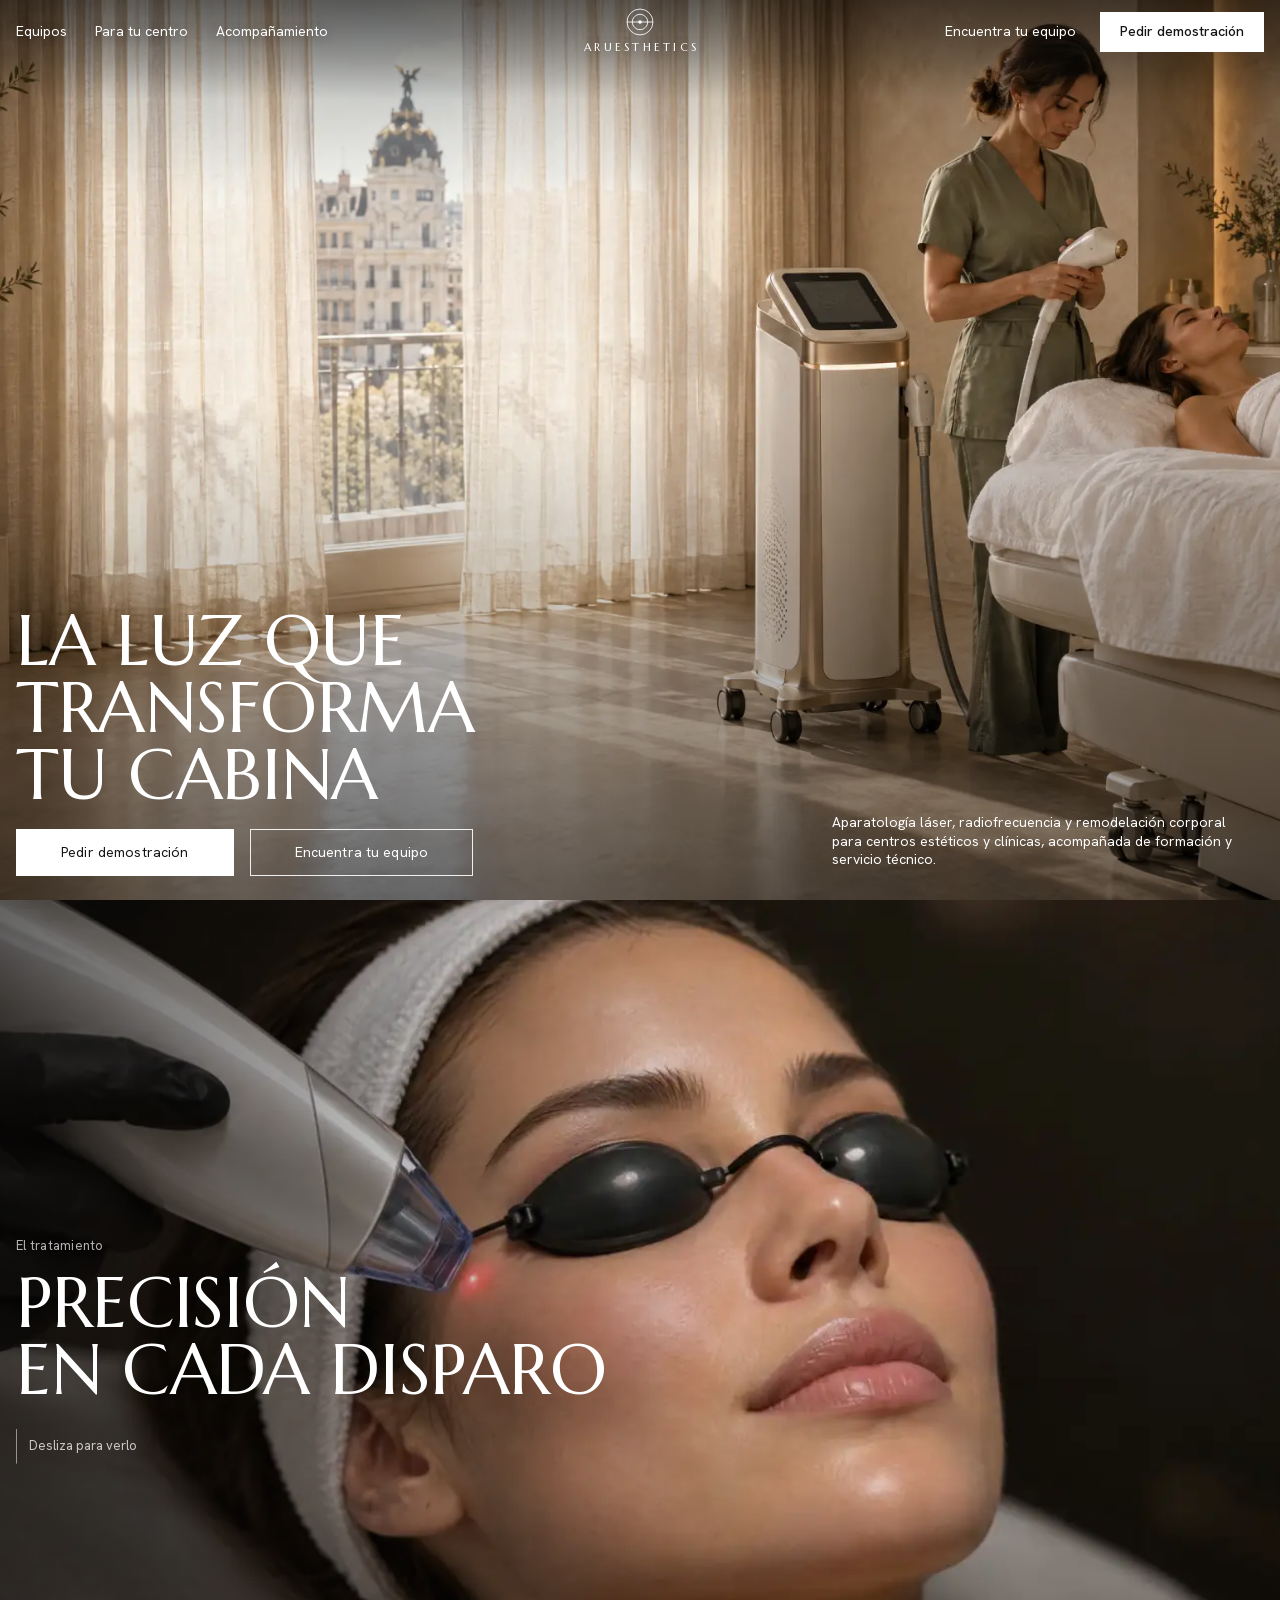
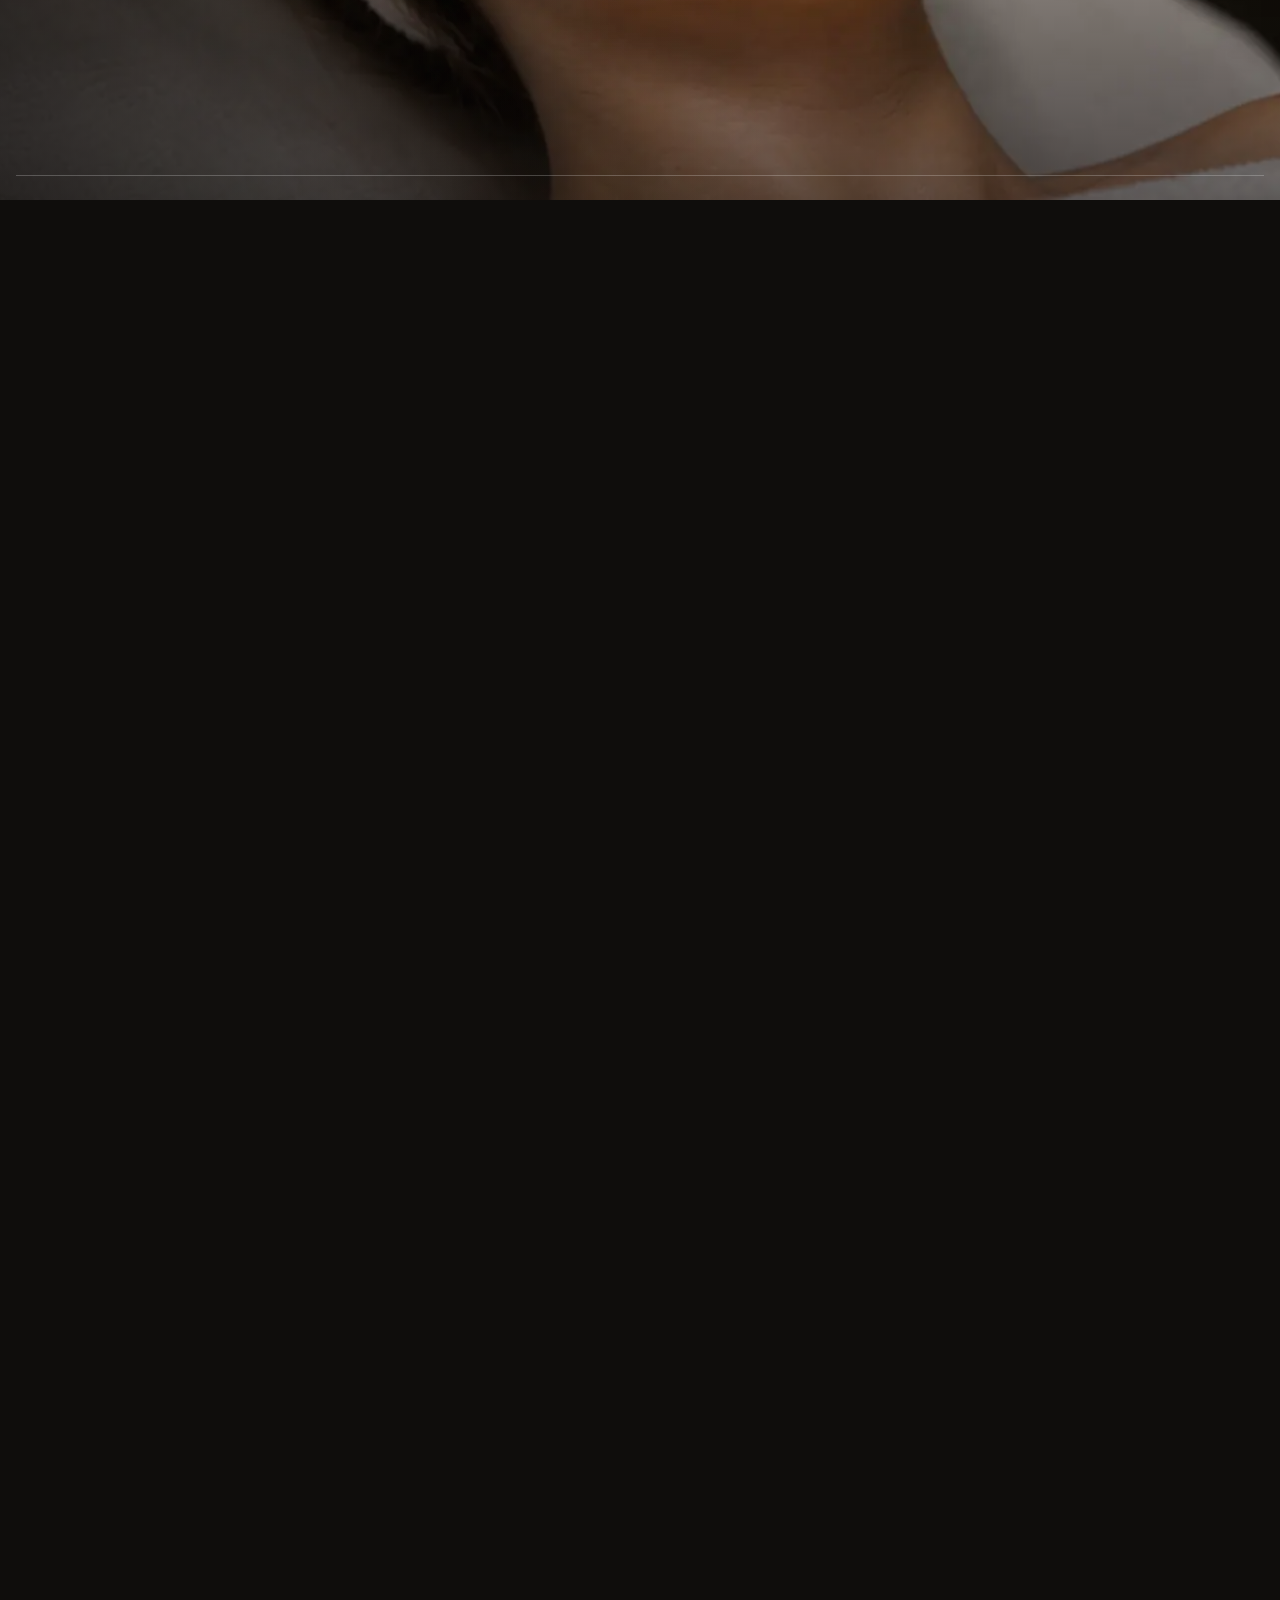
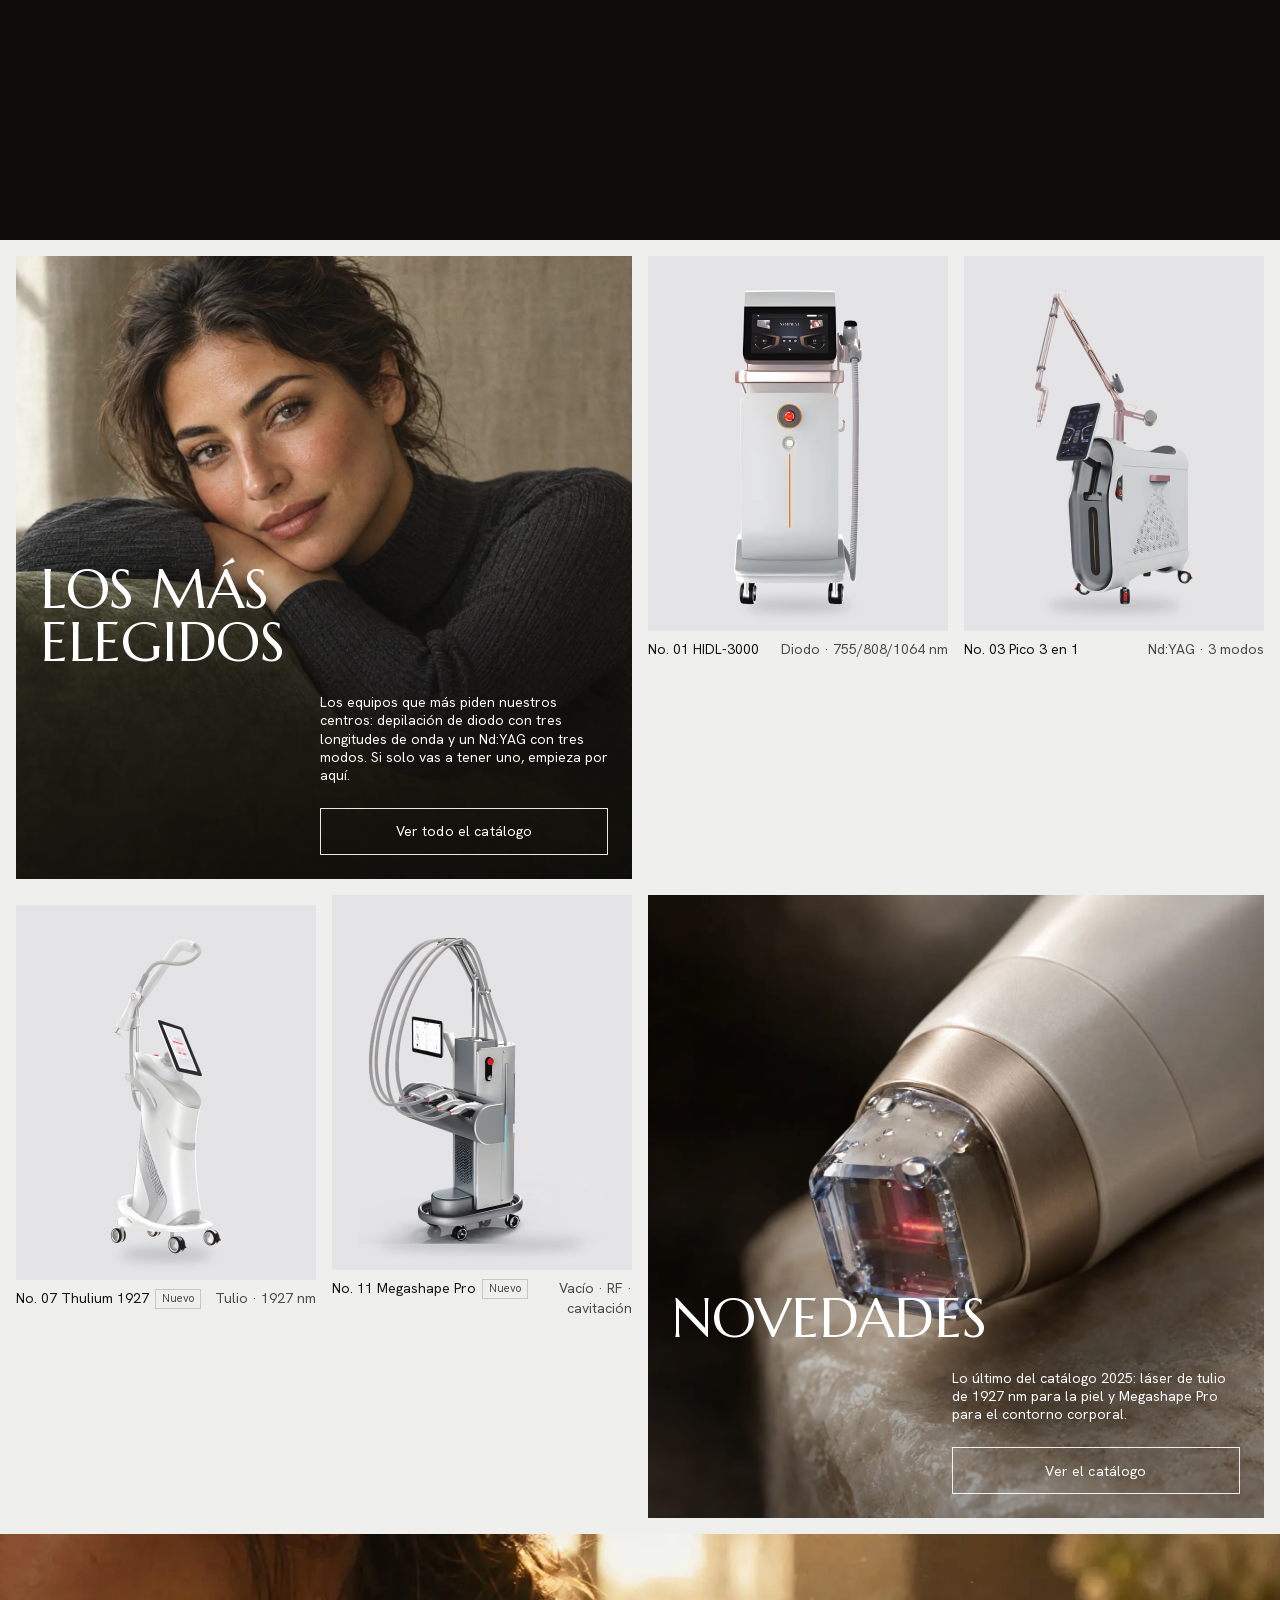
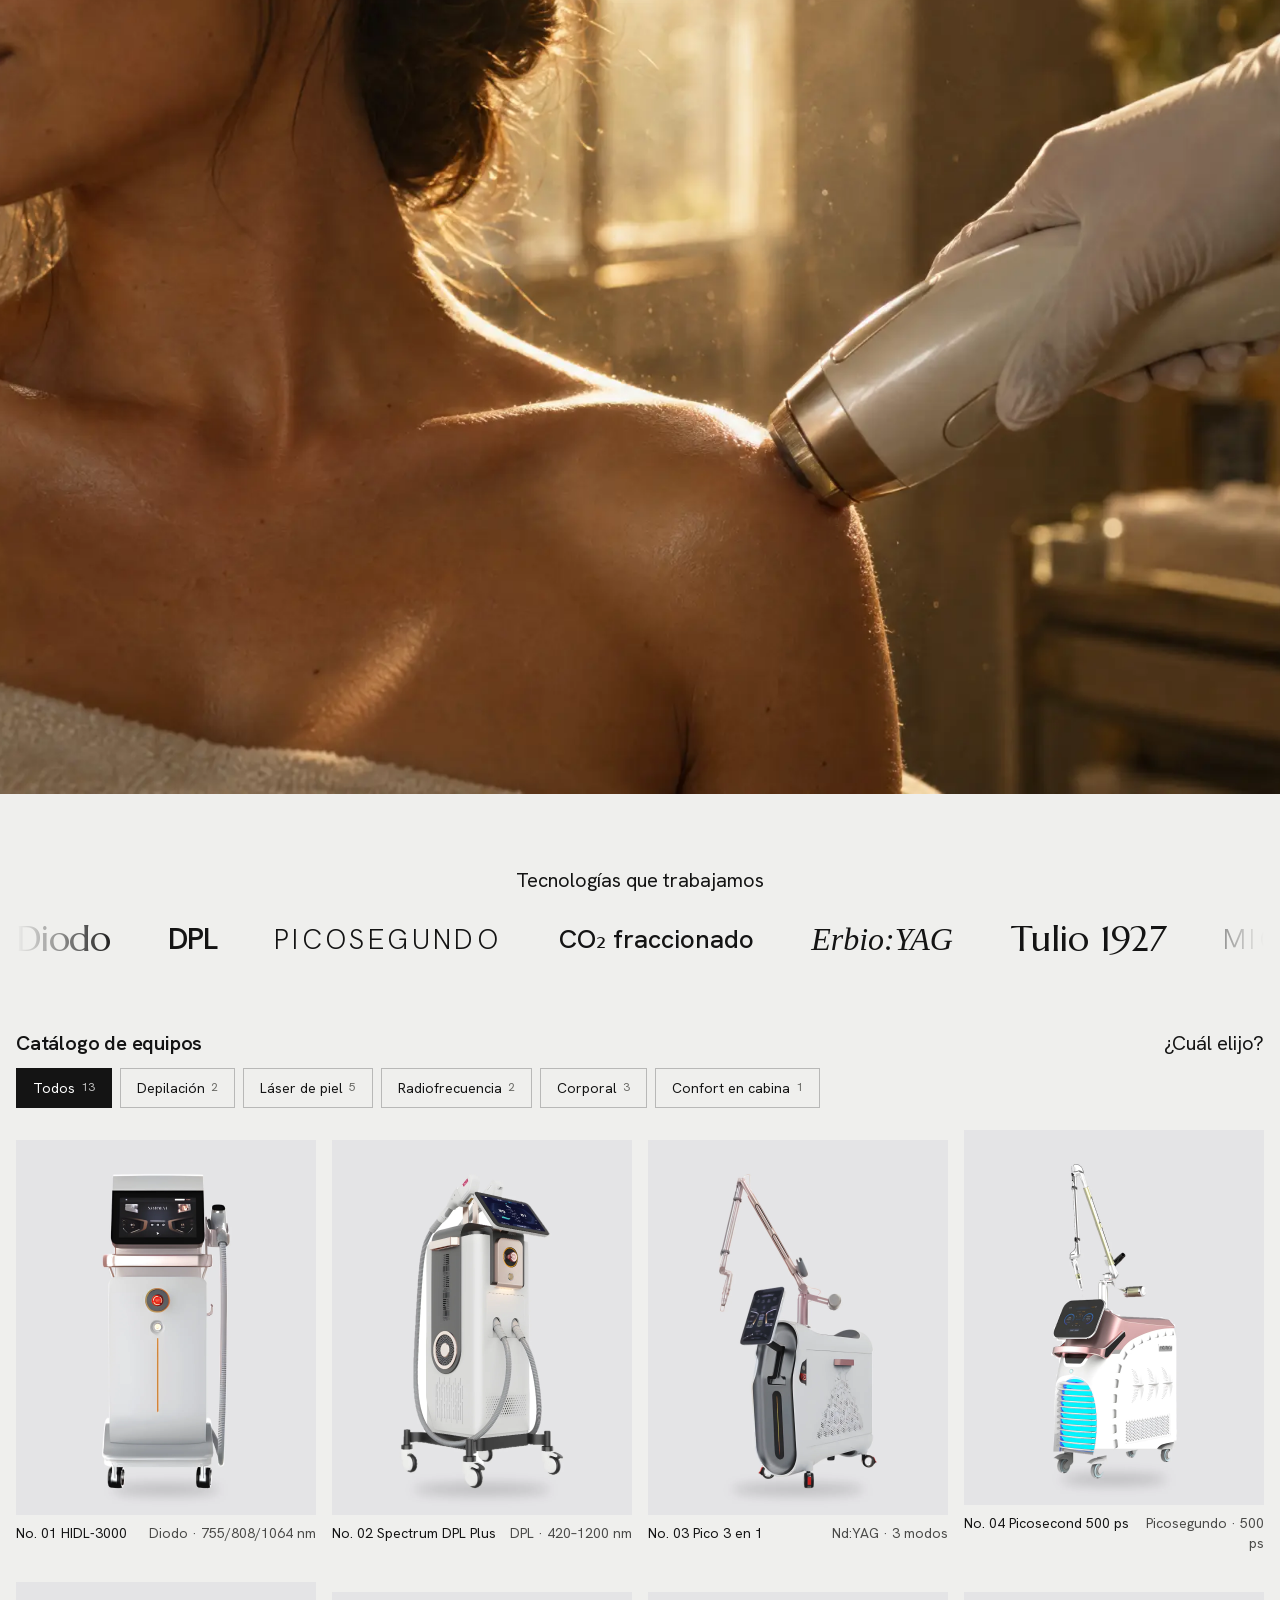
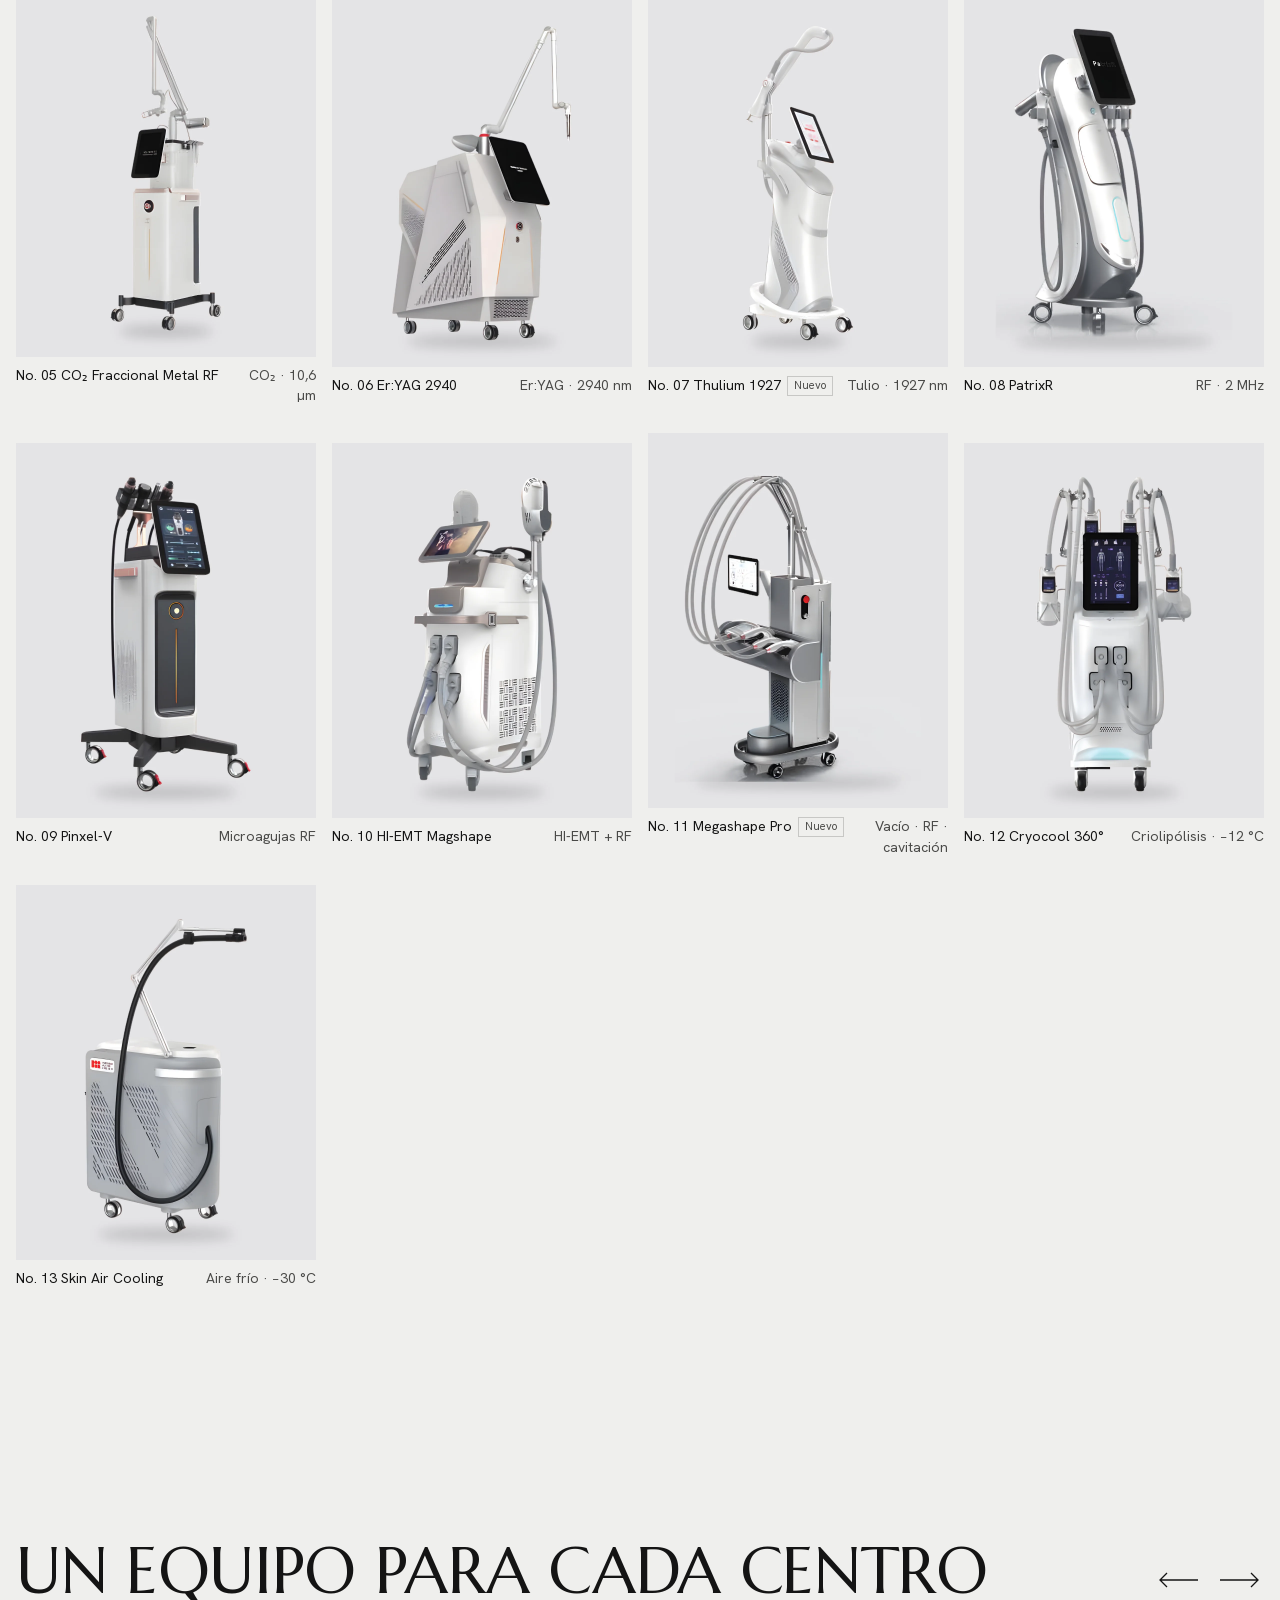
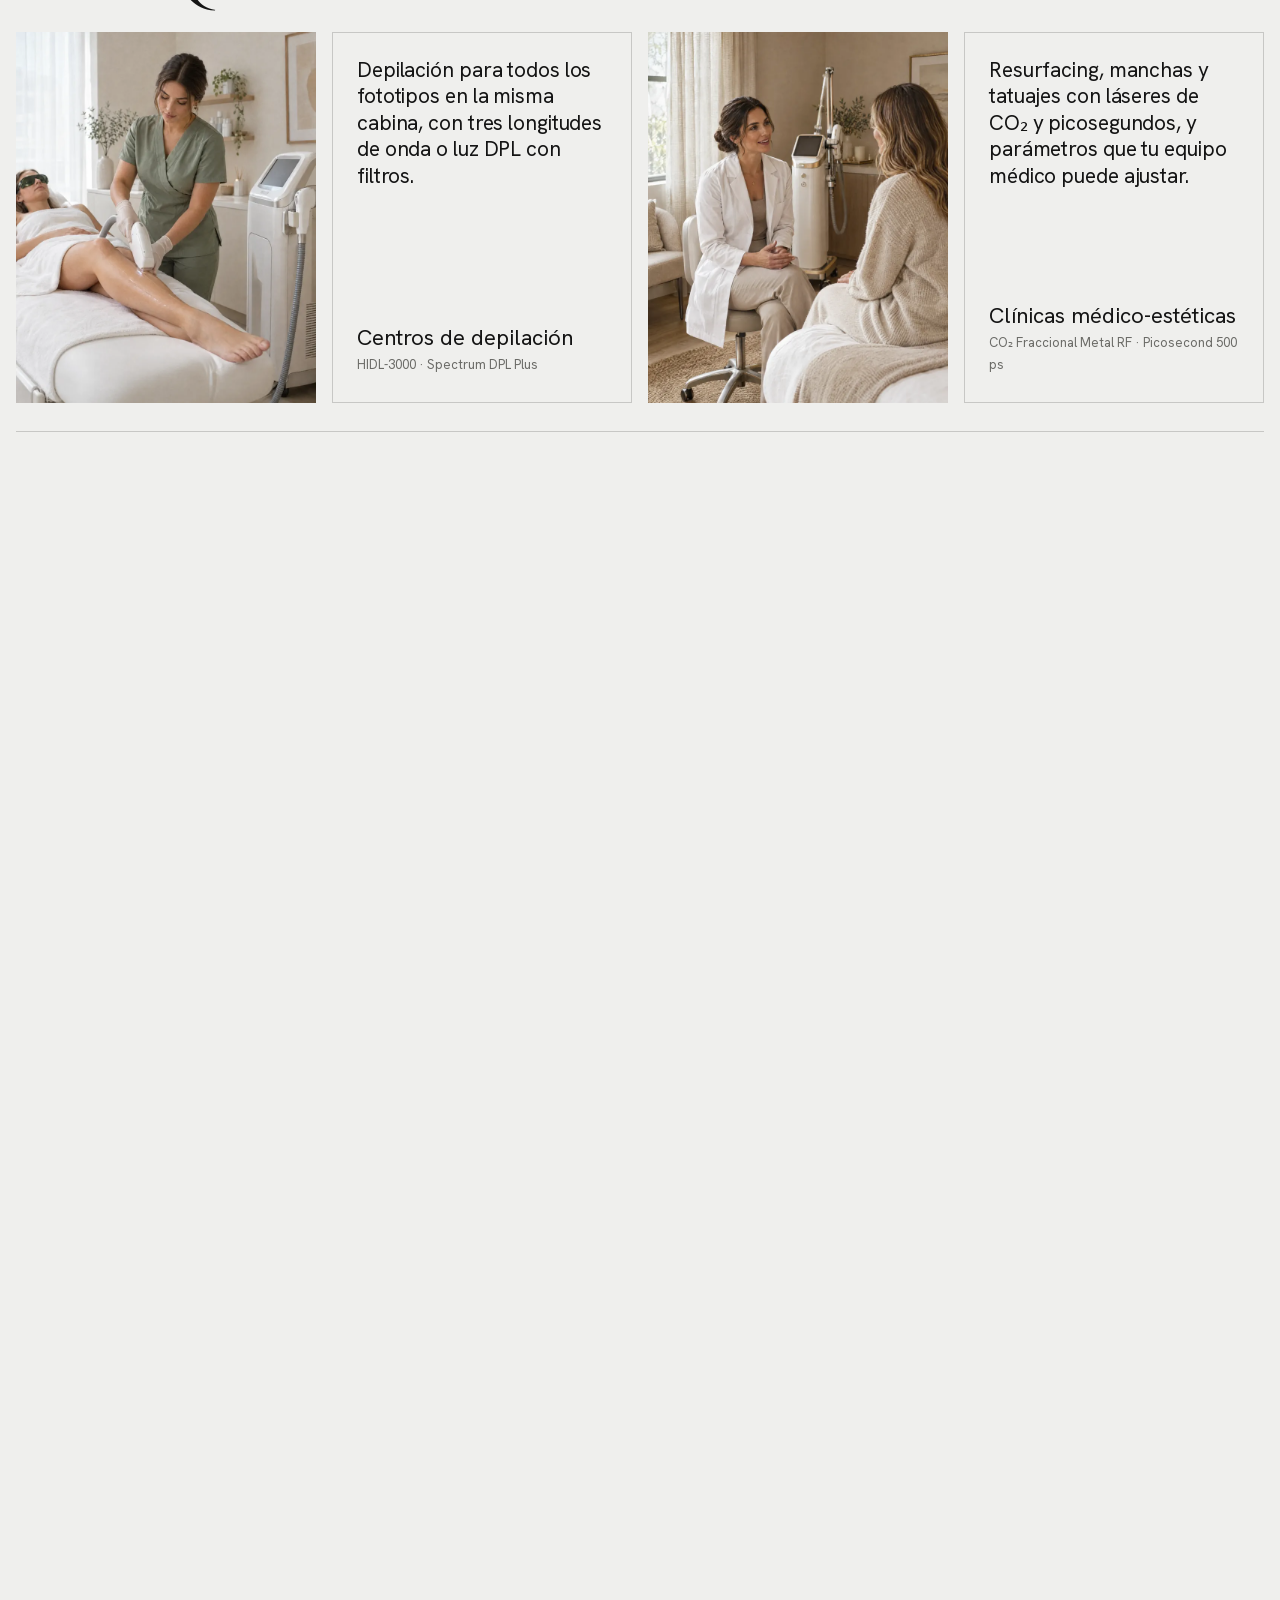
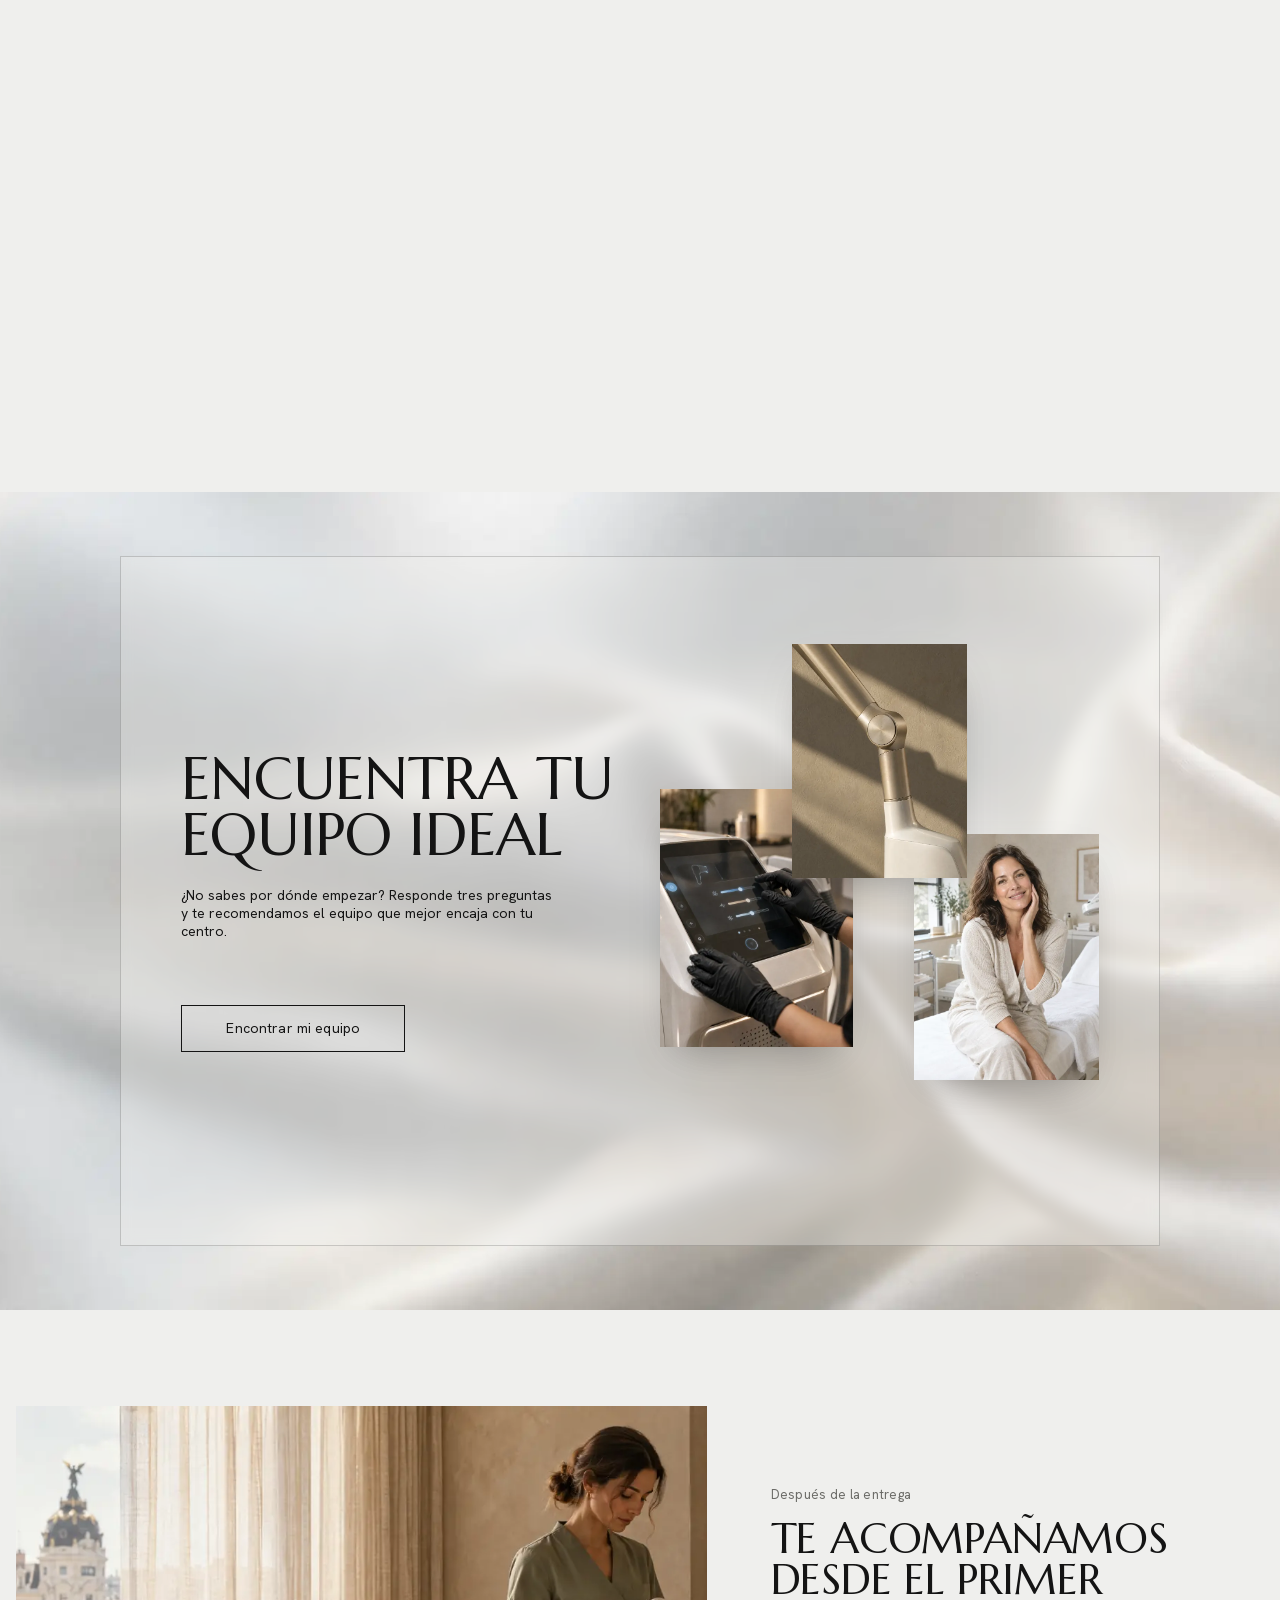
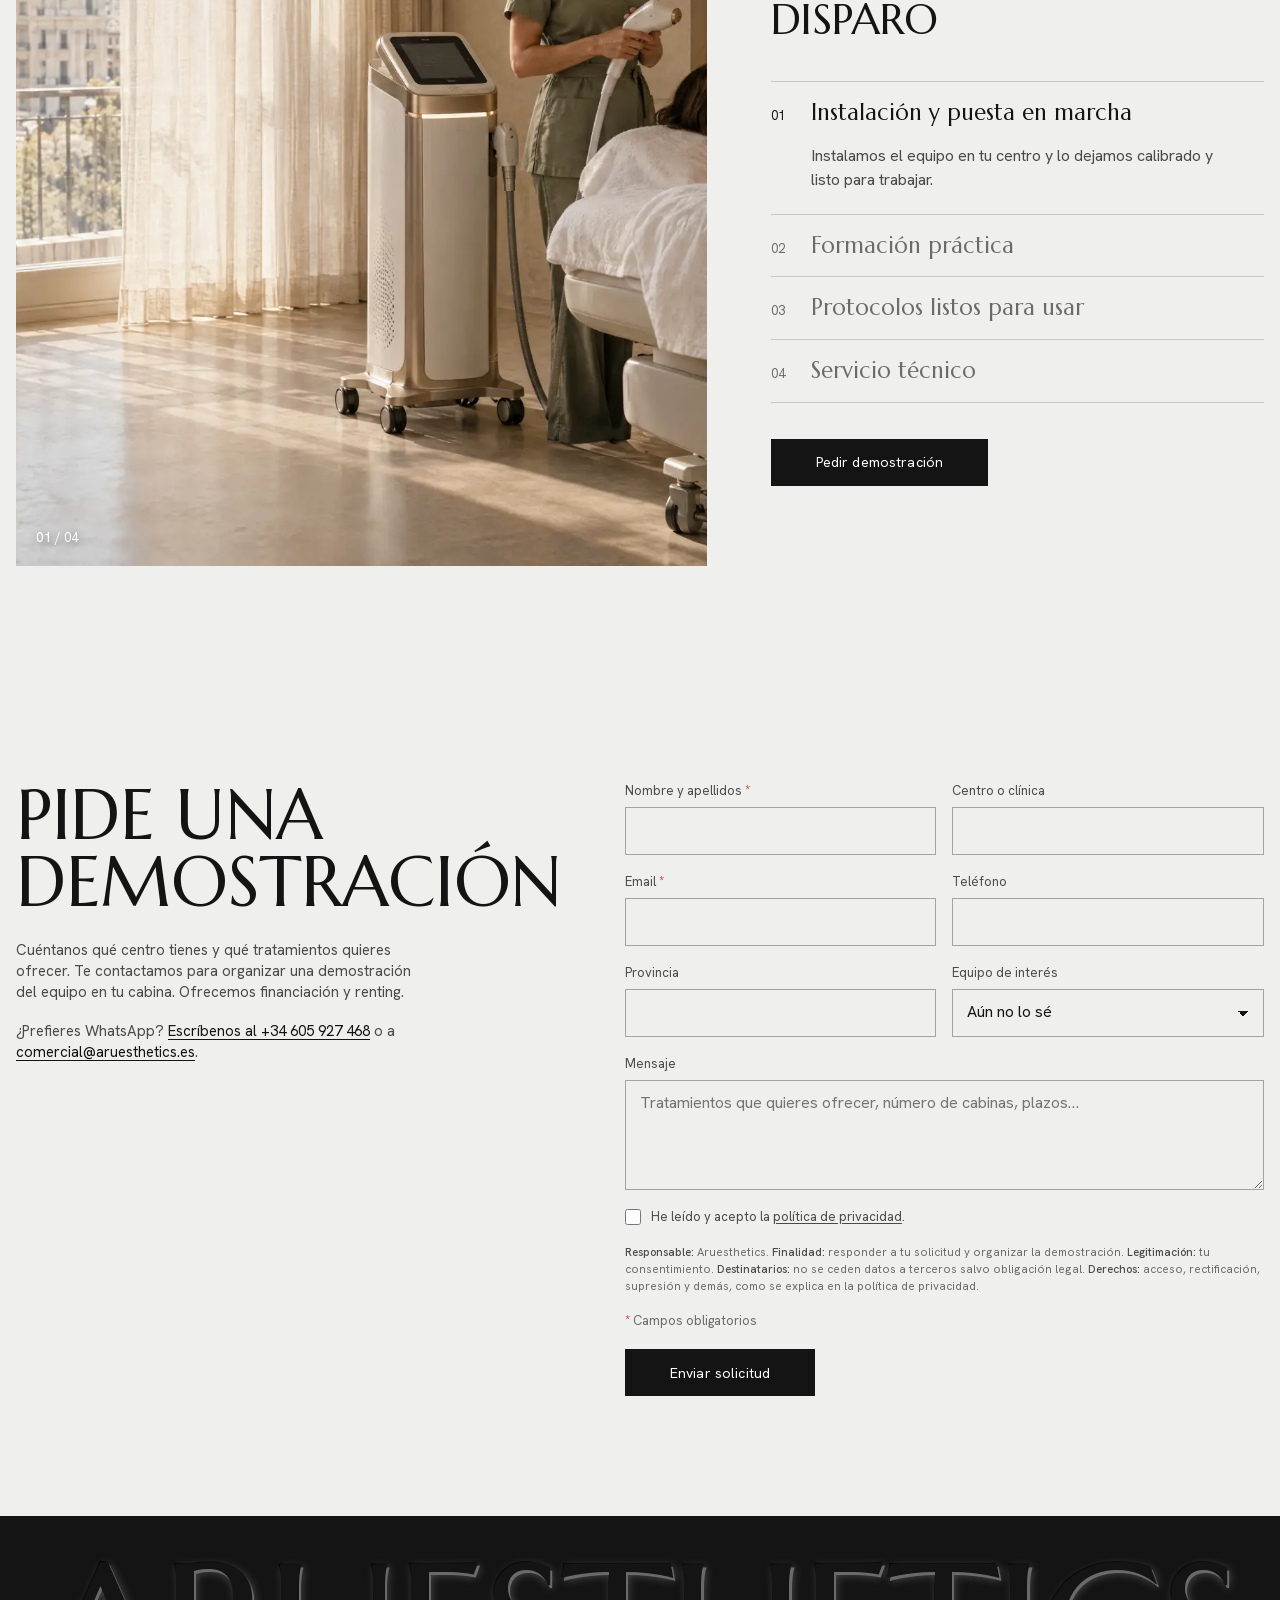
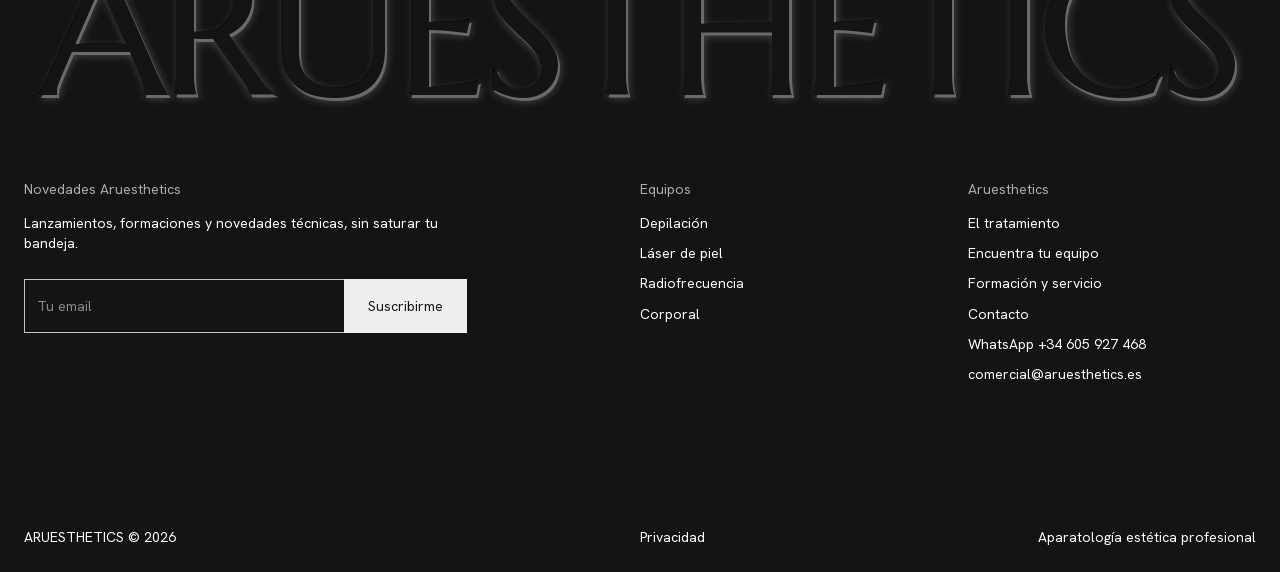
==== commit 00b1b455: "feat: el asistente califica el contacto y no pierde ningún lead - Pregunta experiencia con equipos, " ====
--- a/index.html
+++ b/index.html
@@ -18,7 +18,7 @@
   <link rel="preload" as="font" type="font/woff2" href="fonts/hanken.woff2" crossorigin>
   <link rel="preload" as="image" href="img/hero.webp">
   <script>document.documentElement.classList.add('js')</script>
-  <link rel="stylesheet" href="css/styles.css?v=11">
+  <link rel="stylesheet" href="css/styles.css?v=12">
   <script type="application/ld+json">
   {"@context":"https://schema.org","@type":"Organization","name":"Aruesthetics","url":"https://aruesthetics.es/","description":"Aparatología estética profesional para centros estéticos y clínicas.","logo":"https://aruesthetics.es/img/favicon.svg","email":"comercial@aruesthetics.es","contactPoint":{"@type":"ContactPoint","telephone":"+34 605 927 468","email":"comercial@aruesthetics.es","contactType":"sales","areaServed":"ES","availableLanguage":"es"}}
   </script>
@@ -253,7 +253,7 @@
     <section class="contact" id="contacto">
       <div class="contact__intro">
         <h2 class="display display--ink">Pide una<br>demostración</h2>
-        <p>Cuéntanos qué centro tienes y qué tratamientos quieres ofrecer. Te contactamos para organizar una demostración del equipo en tu cabina.</p>
+        <p>Cuéntanos qué centro tienes y qué tratamientos quieres ofrecer. Te contactamos para organizar una demostración del equipo en tu cabina. Ofrecemos financiación y renting.</p>
         <p class="contact__alt">¿Prefieres WhatsApp? <a href="https://wa.me/34605927468?text=Hola%2C%20Aruesthetics.%20Me%20gustar%C3%ADa%20recibir%20informaci%C3%B3n." target="_blank" rel="noopener" data-open-chat>Escríbenos al +34 605 927 468</a> o a <a href="mailto:comercial@aruesthetics.es">comercial@aruesthetics.es</a>.</p>
       </div>
       <form class="form" id="form-contacto" action="enviar.php" method="post" novalidate>
@@ -349,7 +349,7 @@
           <button class="btn" type="button" id="ps-ficha">Solicitar ficha técnica</button>
           <button class="btn btn--wa" type="button" id="ps-wa"><svg viewBox="0 0 24 24" aria-hidden="true"><path fill="currentColor" d="M17.472 14.382c-.297-.149-1.758-.867-2.03-.967-.273-.099-.471-.148-.67.15-.197.297-.767.966-.94 1.164-.173.199-.347.223-.644.075-.297-.15-1.255-.463-2.39-1.475-.883-.788-1.48-1.761-1.653-2.059-.173-.297-.018-.458.13-.606.134-.133.298-.347.446-.52.149-.174.198-.298.298-.497.099-.198.05-.371-.025-.52-.075-.149-.669-1.612-.916-2.207-.242-.579-.487-.5-.669-.51-.173-.008-.371-.01-.57-.01-.198 0-.52.074-.792.372-.272.297-1.04 1.016-1.04 2.479 0 1.462 1.065 2.875 1.213 3.074.149.198 2.096 3.2 5.077 4.487.709.306 1.262.489 1.694.625.712.227 1.36.195 1.871.118.571-.085 1.758-.719 2.006-1.413.248-.694.248-1.289.173-1.413-.074-.124-.272-.198-.57-.347m-5.421 7.403h-.004a9.87 9.87 0 01-5.031-1.378l-.361-.214-3.741.982.998-3.648-.235-.374a9.86 9.86 0 01-1.51-5.26c.001-5.45 4.436-9.884 9.888-9.884 2.64 0 5.122 1.03 6.988 2.898a9.825 9.825 0 012.893 6.994c-.003 5.45-4.437 9.884-9.885 9.884m8.413-18.297A11.815 11.815 0 0012.05 0C5.495 0 .16 5.335.157 11.892c0 2.096.547 4.142 1.588 5.945L.057 24l6.305-1.654a11.882 11.882 0 005.683 1.448h.005c6.554 0 11.89-5.335 11.893-11.893a11.821 11.821 0 00-3.48-8.413z"/></svg><span>Consultar por WhatsApp</span></button>
         </div>
-        <p class="sheet__note">Ficha técnica completa y configuración bajo solicitud.</p>
+        <p class="sheet__note">Financiación y renting disponibles. Ficha técnica completa y configuración bajo solicitud.</p>
       </div>
     </div>
   </dialog>
@@ -421,7 +421,7 @@
       <p>Los datos que nos envías a través de los formularios de esta web se tratan con el único fin de responder a tu solicitud, organizar demostraciones y, si te suscribes, enviarte novedades de Aruesthetics.</p>
       <p>La base legal es tu consentimiento, que puedes retirar en cualquier momento. Conservamos los datos mientras sean necesarios para atender tu solicitud o hasta que pidas su supresión. No los cedemos a terceros salvo obligación legal.</p>
       <p>Puedes ejercer tus derechos de acceso, rectificación, supresión, oposición, limitación y portabilidad escribiéndonos a través del formulario de contacto, y presentar una reclamación ante la Agencia Española de Protección de Datos (aepd.es).</p>
-      <p>Si nos escribes por WhatsApp, la conversación pasa también por WhatsApp (Meta), que trata esos datos según sus propias condiciones. El asistente de esta web solo prepara el mensaje: no guarda nada salvo que pidas que te llamemos.</p>
+      <p>Cuando terminas una consulta en el asistente de esta web, guardamos tus respuestas (y el teléfono o el email si nos los das) para poder atenderte, también si al final no envías el mensaje por WhatsApp. La base legal es atender tu petición antes de una posible compra o, si nos pides que te llamemos o te escribamos, tu consentimiento. Si nos escribes por WhatsApp, la conversación pasa también por WhatsApp (Meta), que trata esos datos según sus propias condiciones.</p>
       <p>Esta web no utiliza cookies de análisis ni de publicidad.</p>
     </div>
   </dialog>
@@ -432,7 +432,7 @@
   </aside>
 
   <script src="js/equipos.js?v=4" defer></script>
-  <script src="js/chat.js?v=2" defer></script>
+  <script src="js/chat.js?v=4" defer></script>
   <script src="js/main.js?v=8" defer></script>
 </body>
 </html>
--- a/css/styles.css
+++ b/css/styles.css
@@ -511,6 +511,13 @@
 .msg--me { align-self: flex-end; background: var(--ink); color: #fff; border-bottom-right-radius: 5px; }
 .msg--preview { max-width: 92%; background: #e3f2e9; border-left: 3px solid var(--wa); border-radius: 6px 14px 14px 6px; }
 .msg__label { margin: 0 0 4px; font-size: 11.5px; letter-spacing: .05em; text-transform: uppercase; color: var(--wa-ink); }
+.msg__eq { display: flex; gap: 12px; align-items: center; margin: 10px 0 8px; padding: 8px; background: var(--card); border-radius: 10px; }
+.msg__eq img { width: 56px; height: 70px; object-fit: cover; border-radius: 6px; flex: none; }
+.msg__eq strong { display: block; font-weight: 600; font-size: 14px; }
+.msg__eq span span { display: block; font-size: 12.5px; color: var(--ink-2); line-height: 1.3; }
+.msg__list { display: grid; gap: 4px; margin: 0 0 8px; font-size: 13.5px; color: var(--ink-2); }
+.msg__list span { padding-left: 14px; position: relative; }
+.msg__list span::before { content: ""; position: absolute; left: 2px; top: .55em; width: 5px; height: 5px; border-radius: 50%; background: var(--wa); }
 .msg--typing { padding: 12px 14px; }
 .dots { display: inline-flex; gap: 4px; }
 .dots i { width: 6px; height: 6px; border-radius: 50%; background: #a3a3a0; animation: dot 1s infinite ease-in-out; }
